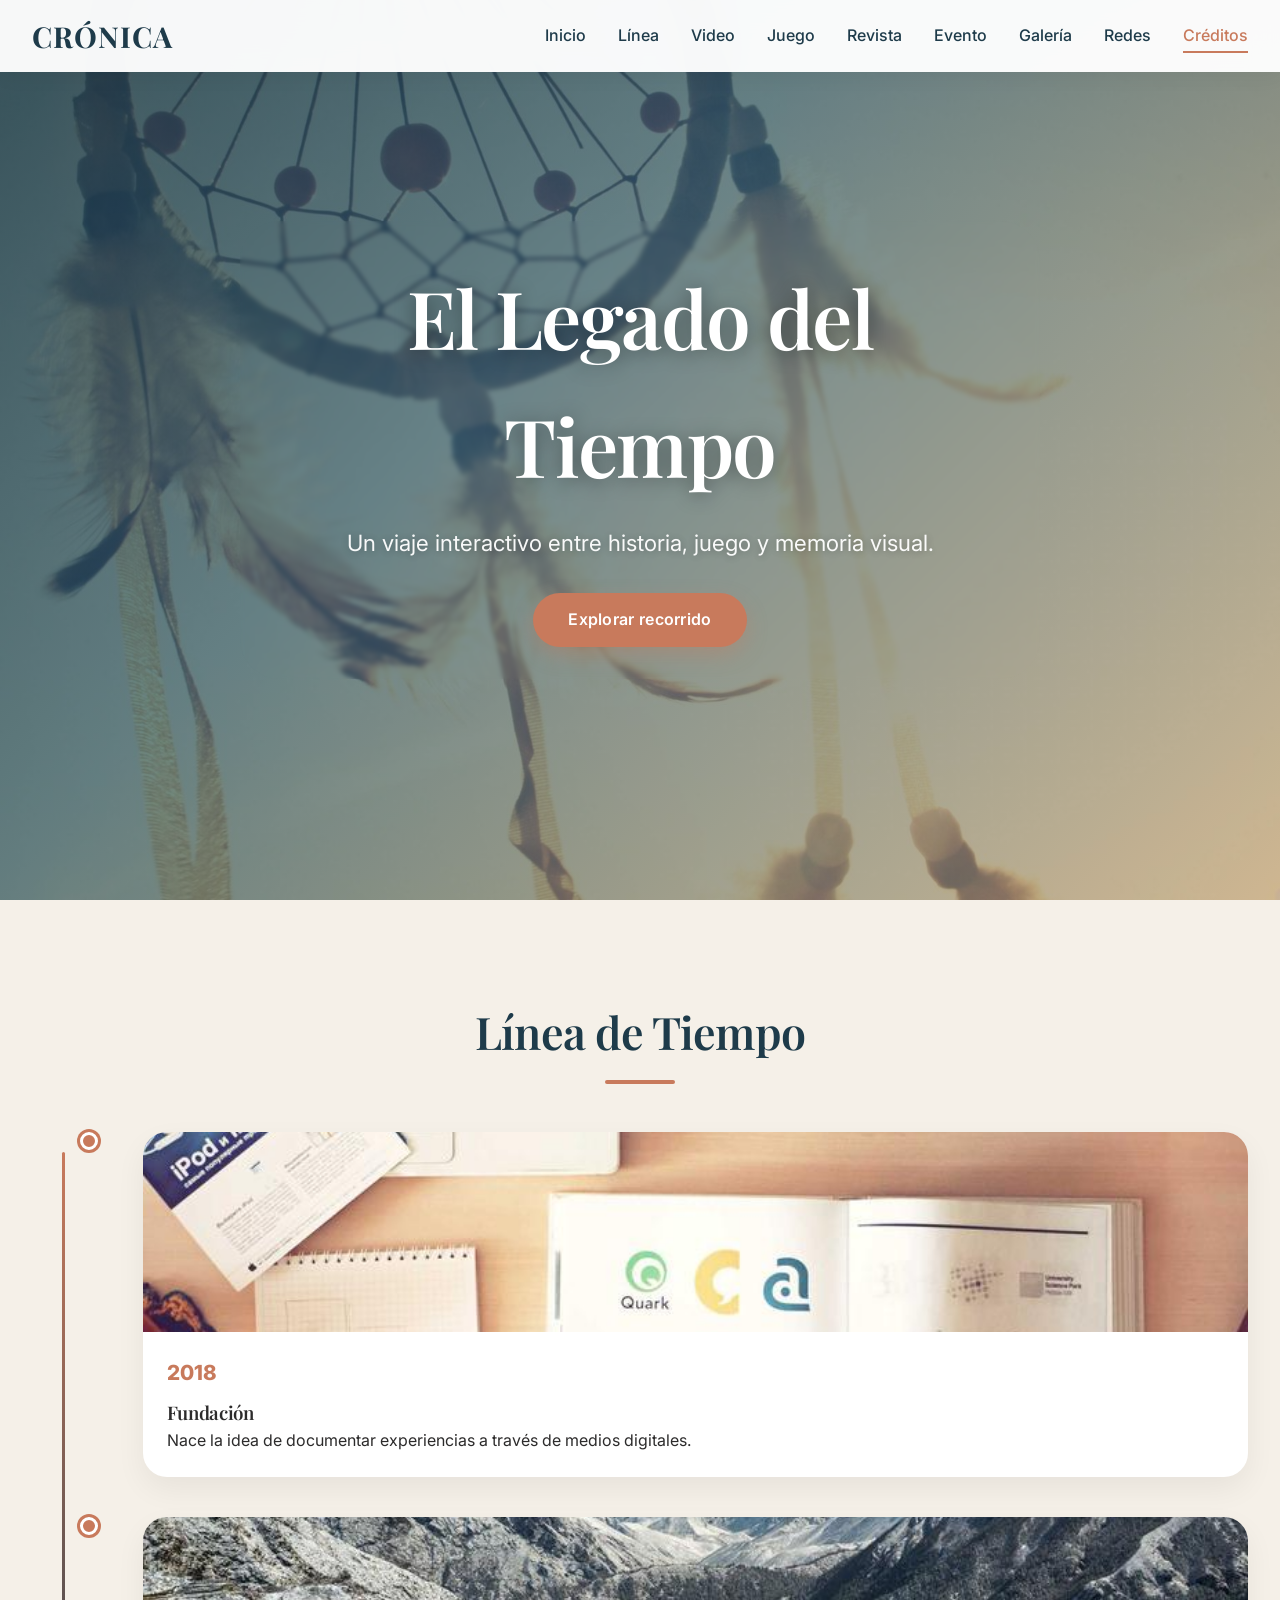
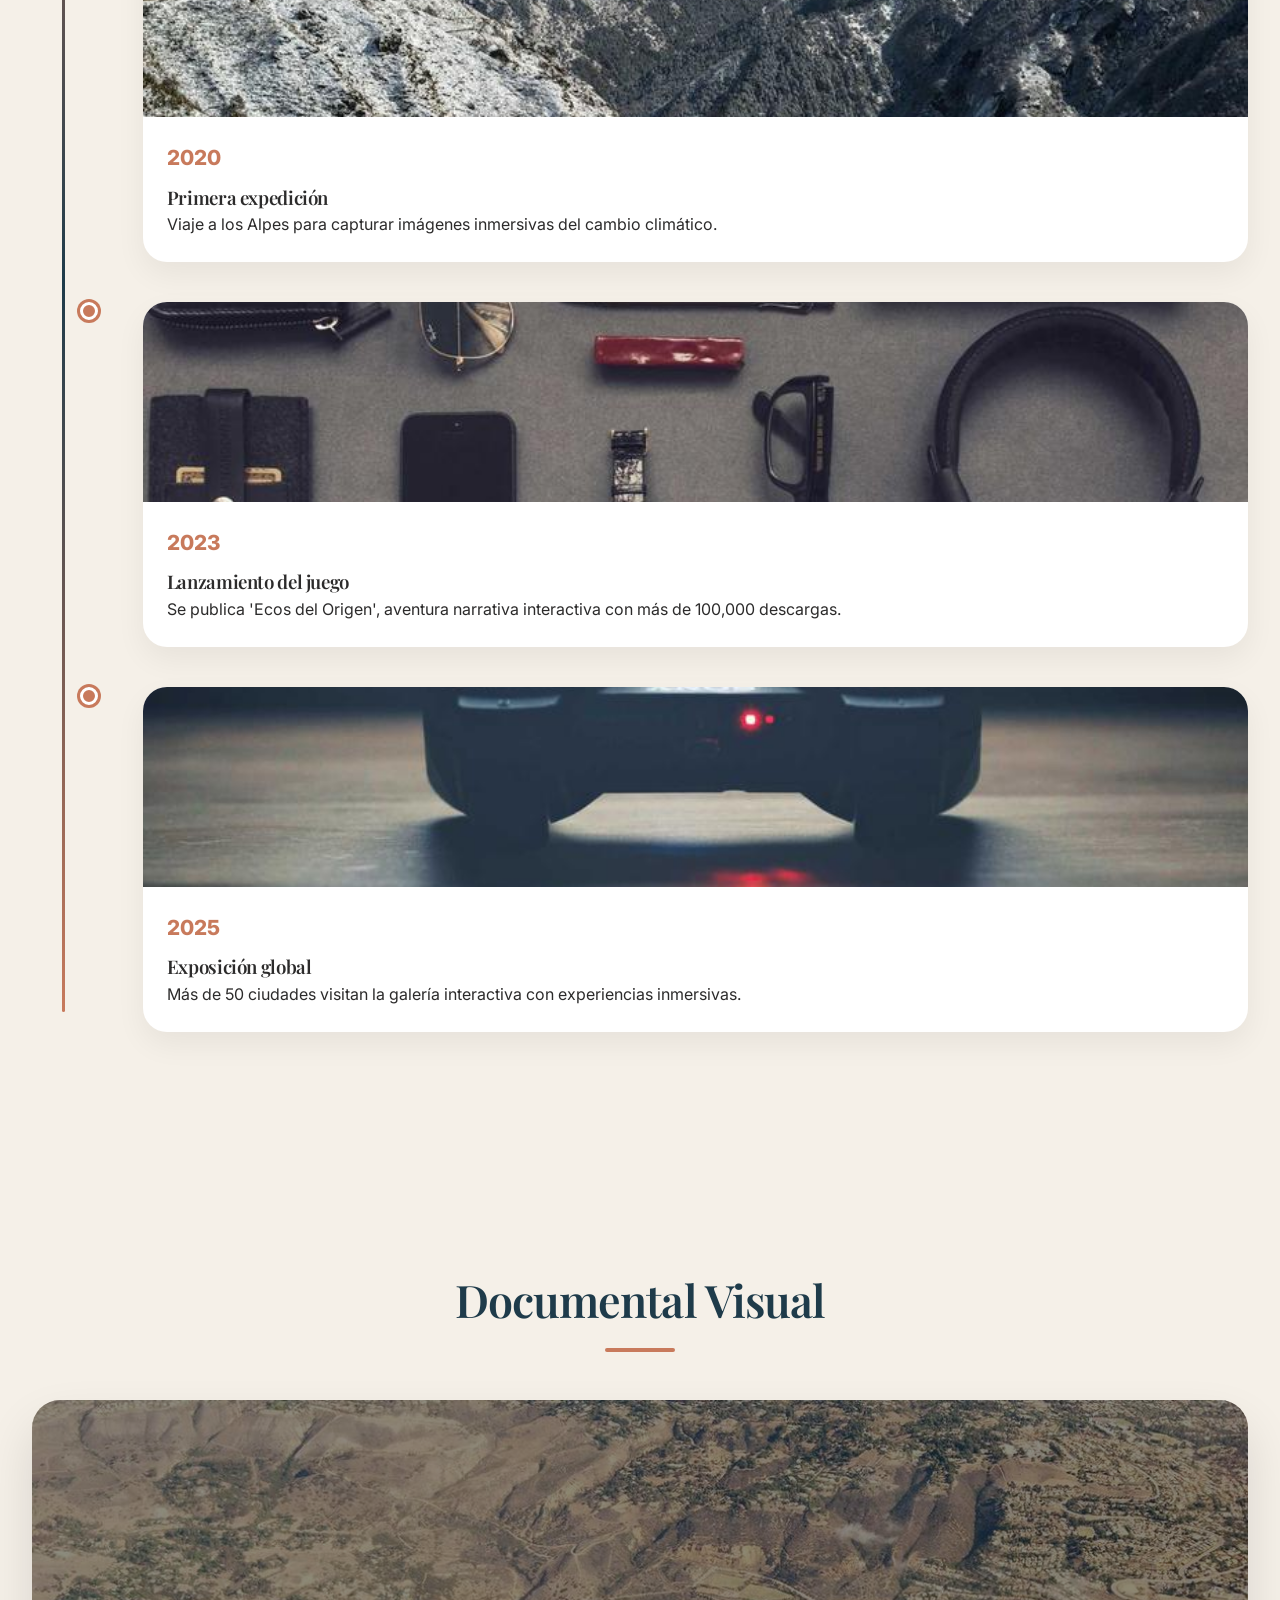
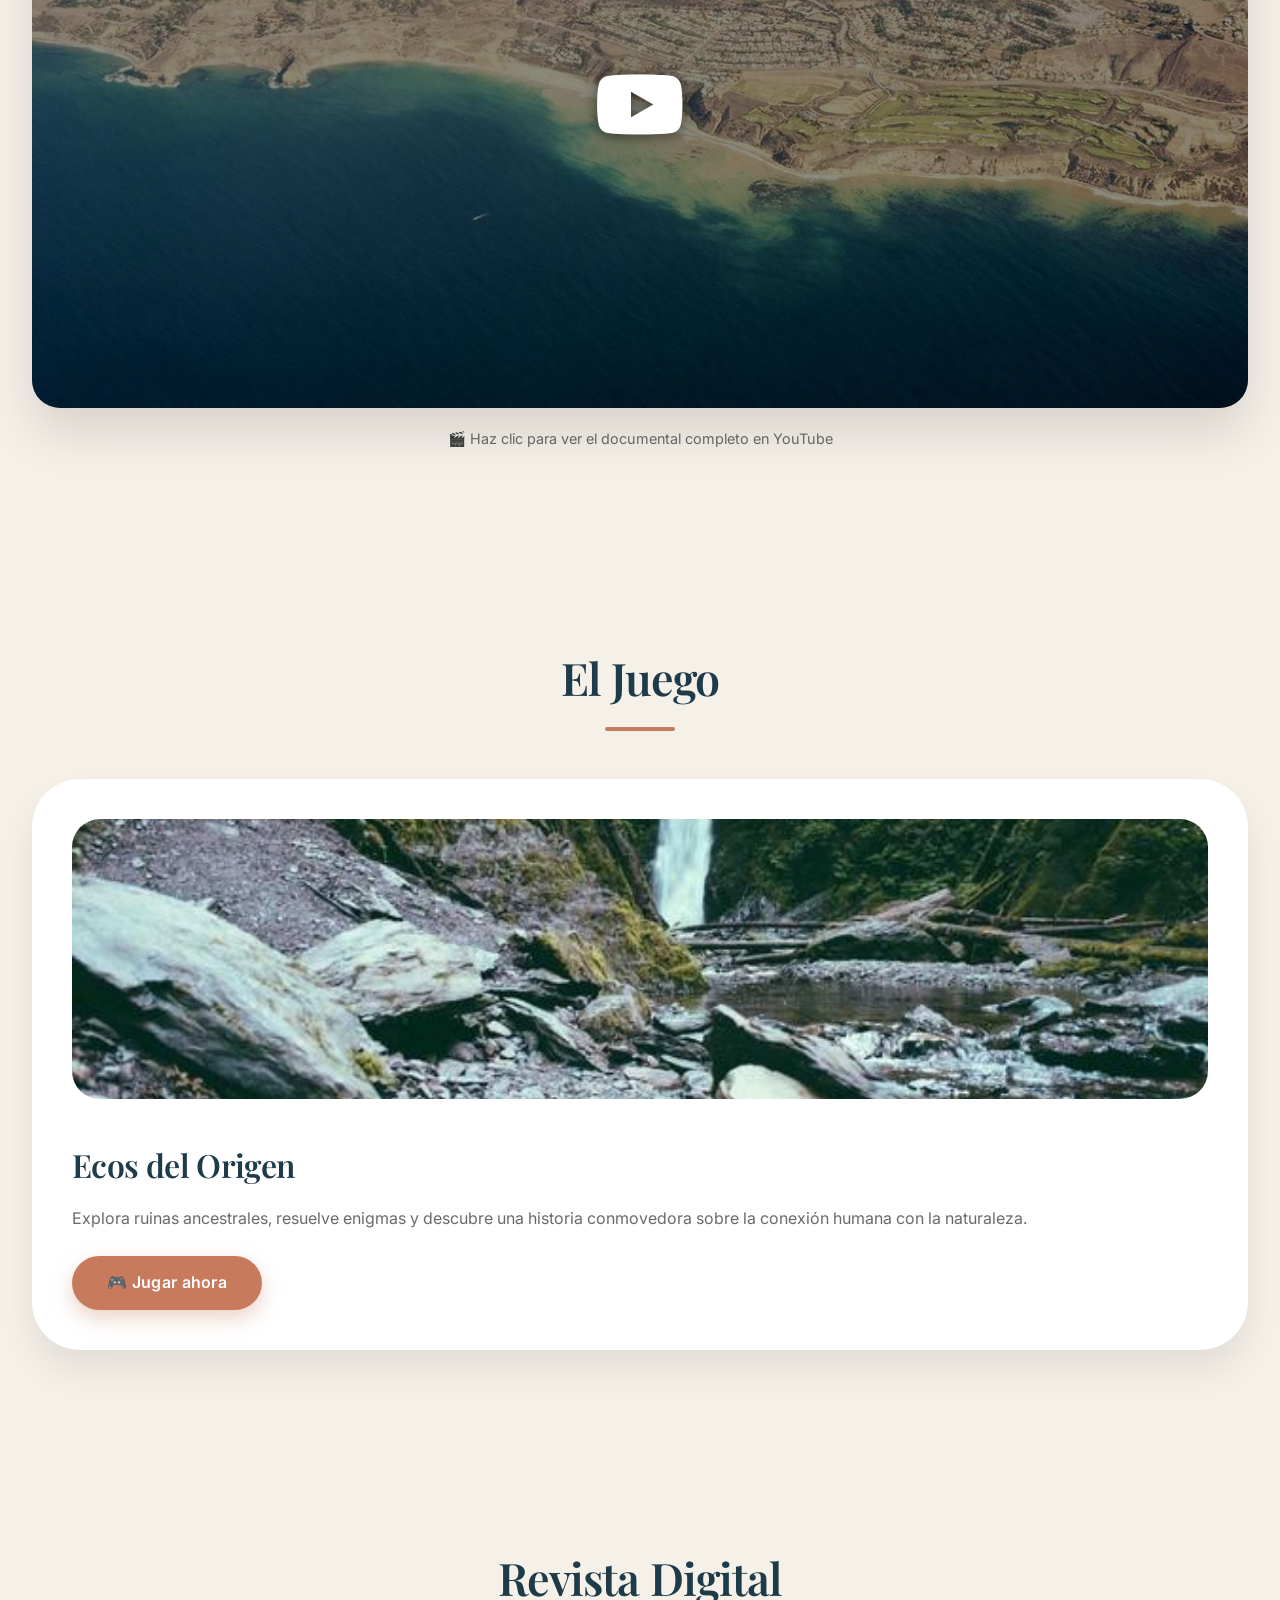
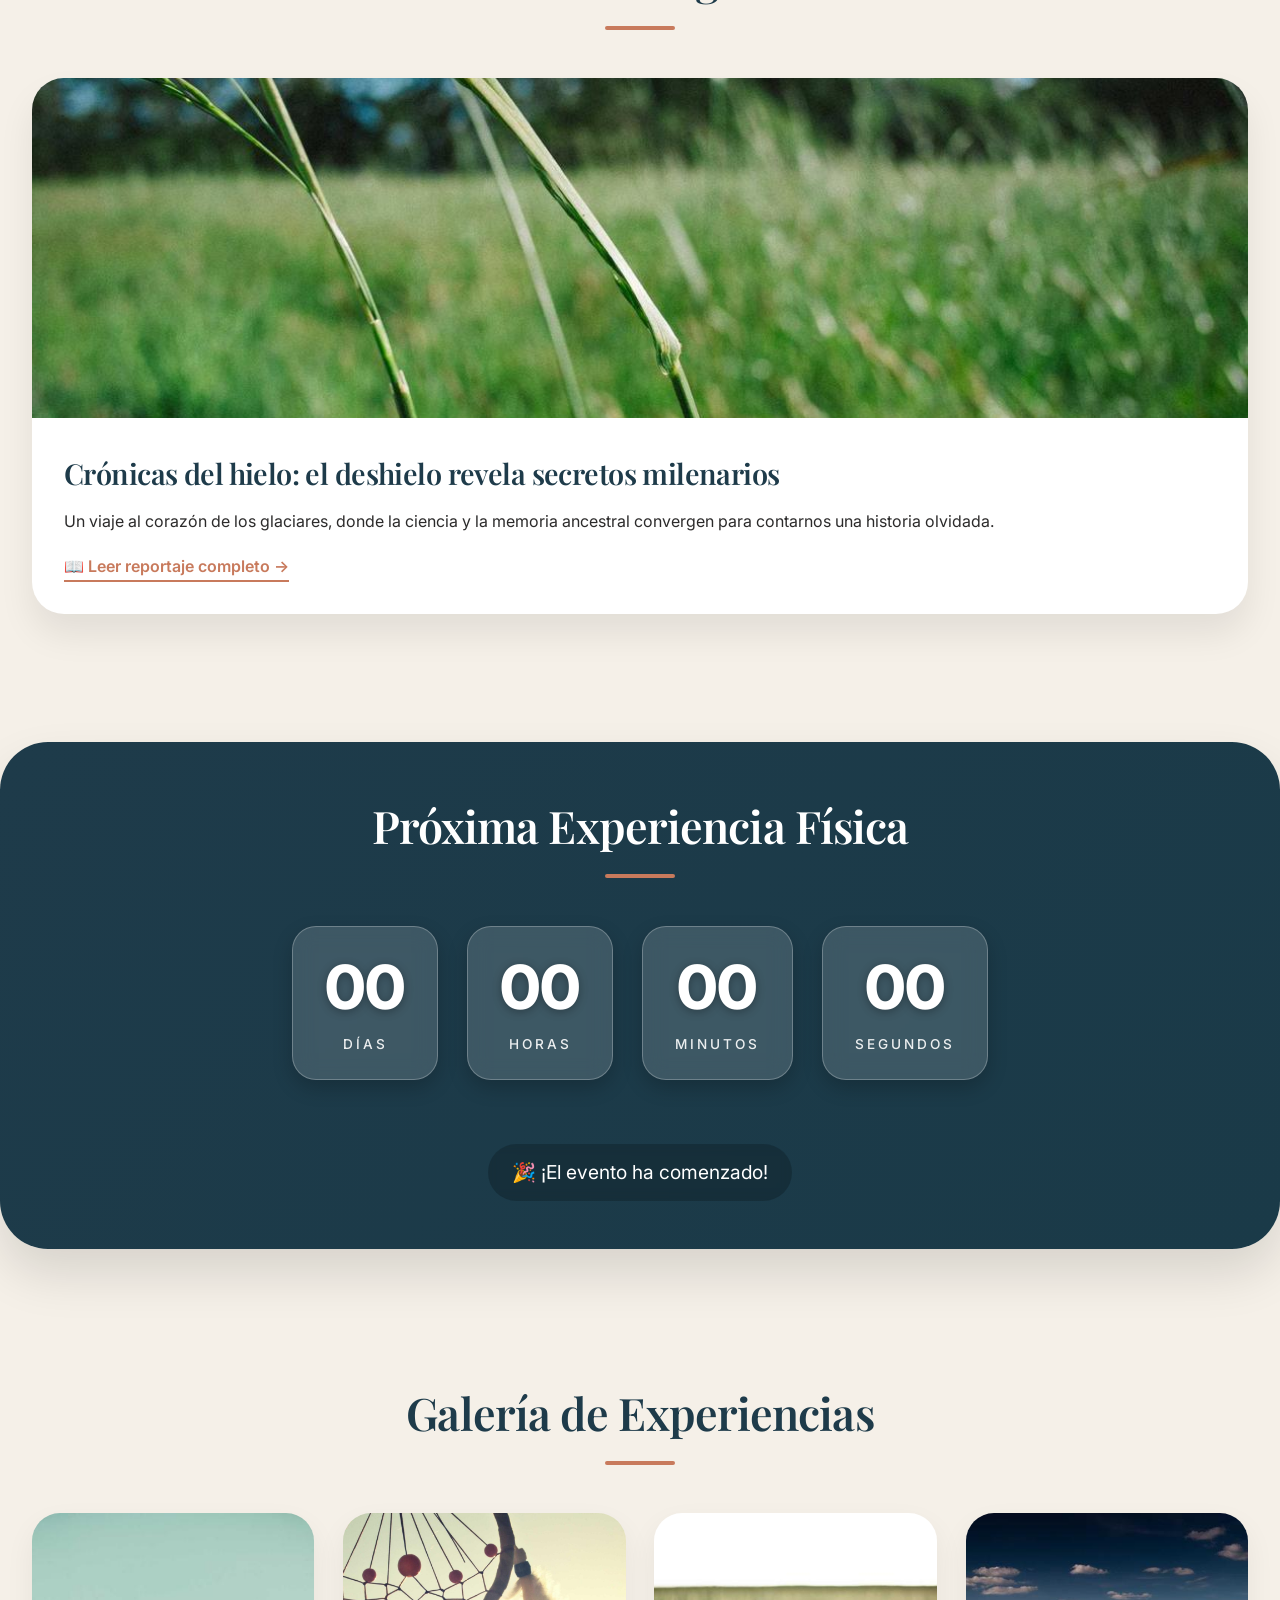
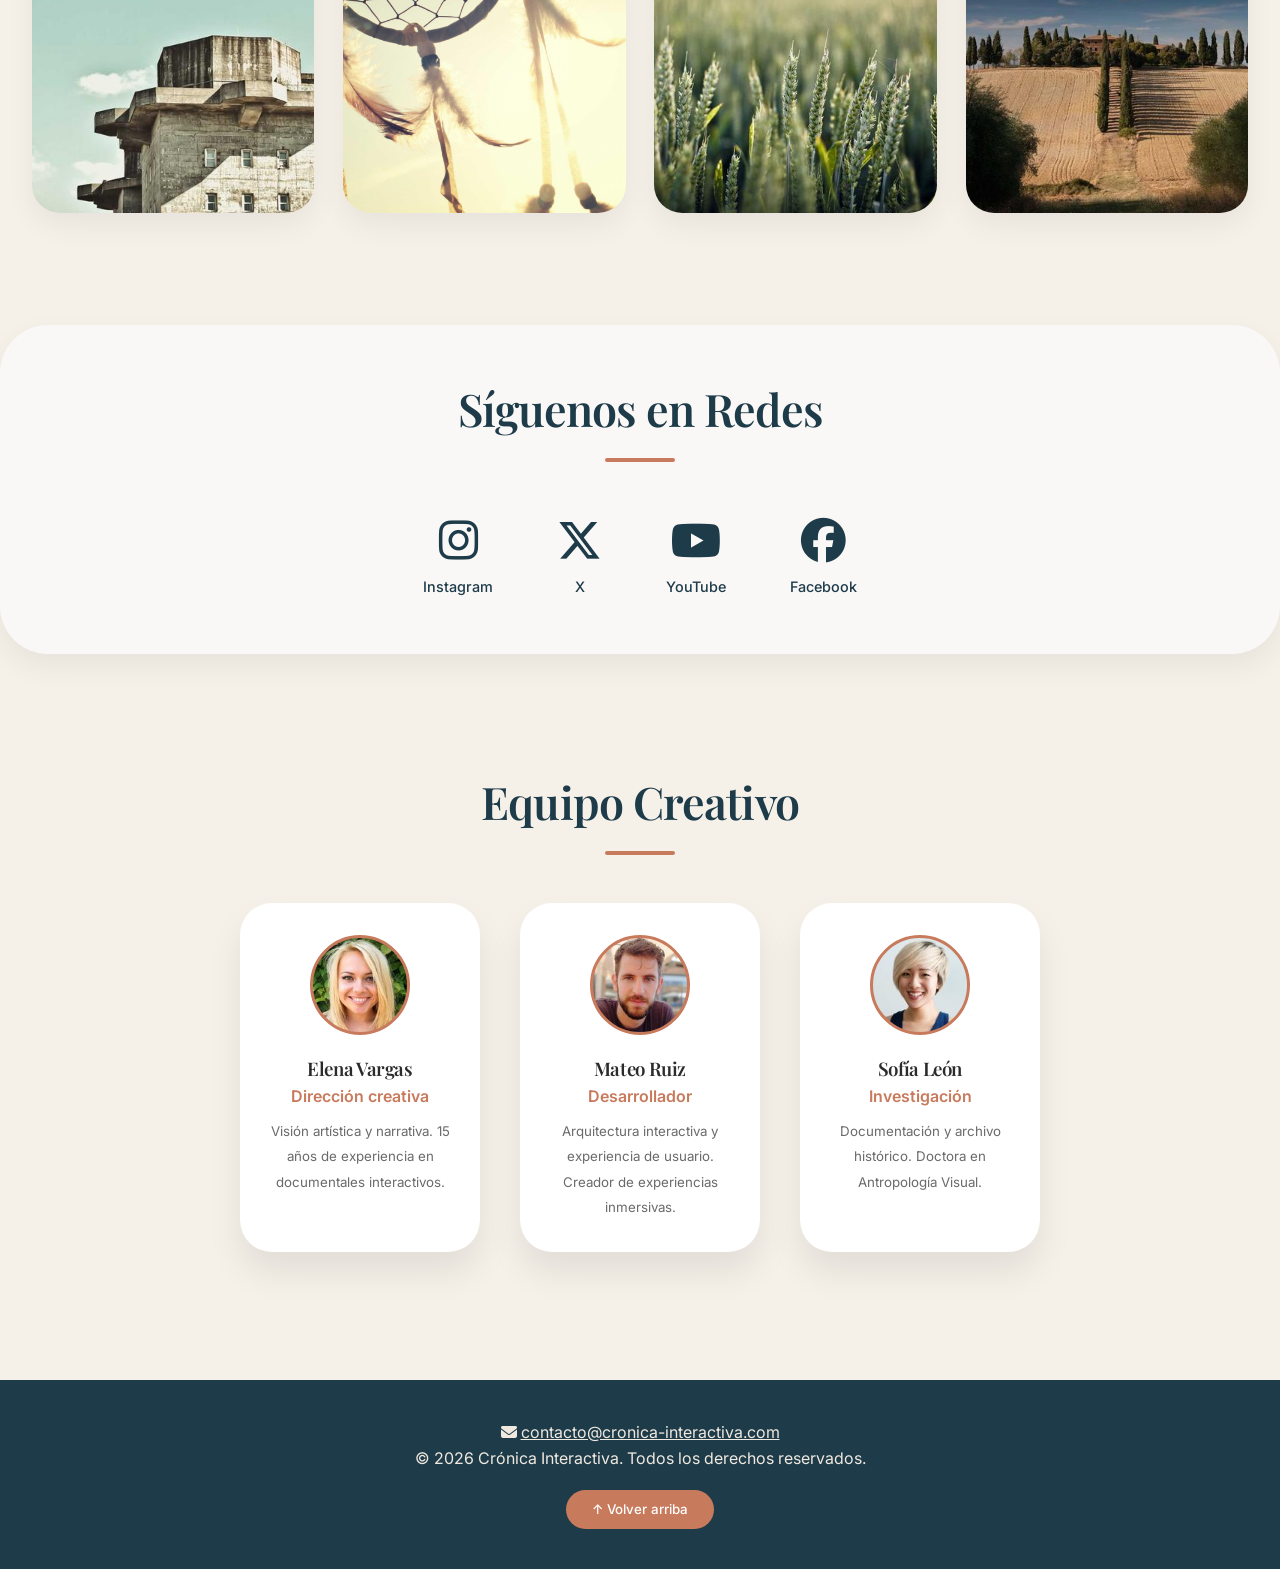
==== index.html @ 247279dc "first commit" ====
<!DOCTYPE html>
<html lang="es">
<head>
  <meta charset="UTF-8">
  <meta name="viewport" content="width=device-width, initial-scale=1.0, viewport-fit=cover">
  <meta name="description" content="Eón - Documental interactivo: Un viaje entre historia, juego y memoria visual">
  <meta name="theme-color" content="#1e3b4a">
  <title>Eón · One Page Documental Interactivo</title>
  
  <!-- Precargas críticas -->
  <link rel="preconnect" href="https://fonts.googleapis.com">
  <link rel="preconnect" href="https://fonts.gstatic.com" crossorigin>
  <link rel="preload" href="img/1080.jpg" as="image" media="(min-width: 768px)">
  
  <!-- Fuentes -->
  <link href="https://fonts.googleapis.com/css2?family=Inter:opsz,wght@14..32,400;14..32,500;14..32,600;14..32,700&family=Playfair+Display:ital,wght@0,500;0,600;0,700;1,500&display=swap" rel="stylesheet">
  <link
    rel="stylesheet"
    href="https://cdnjs.cloudflare.com/ajax/libs/font-awesome/6.5.2/css/all.min.css"
    />
  
  <!-- Estilos -->
  <link rel="stylesheet" href="css/main.css">
  <link rel="stylesheet" href="css/responsive.css">
</head>
<body>

  <!-- ==================== NAVEGACIÓN ==================== -->
  <nav class="navbar">
    <div class="logo">CRÓNICA</div>
    <button class="menu-toggle" aria-label="Menú de navegación">
      <i class="fas fa-bars"></i>
    </button>
    <ul class="nav-links"></ul>
  </nav>

  <!-- ==================== CONTENIDO PRINCIPAL ==================== -->
  <main>
    <!-- Hero / Inicio -->
    <section id="inicio" class="hero">
      <div class="hero-content">
        <h1 class="hero-title"></h1>
        <p class="hero-subtitle"></p>
        <a href="#timeline" class="btn hero-btn"></a>
      </div>
    </section>

    <!-- Timeline -->
    <section id="timeline">
      <h2 class="section-title timeline-section-title"></h2>
      <div class="timeline-vertical"></div>
    </section>

    <!-- Video Documental -->
    <section id="video">
      <h2 class="section-title video-section-title"></h2>
      <div class="video-container">
        <img class="video-thumbnail" alt="Video thumbnail">
        <div class="video-overlay">
          <i class="fab fa-youtube"></i>
        </div>
      </div>
      <p class="video-caption"></p>
    </section>

    <!-- Juego -->
    <section id="juego">
      <h2 class="section-title game-section-title"></h2>
      <div class="game-preview">
        <div class="game-mockup"></div>
        <div class="game-info">
          <h3 class="game-title"></h3>
          <p class="game-description"></p>
          <a href="#" class="btn game-btn"></a>
        </div>
      </div>
    </section>

    <!-- Reportaje / Revista Digital -->
    <section id="reportaje">
      <h2 class="section-title reportaje-section-title"></h2>
      <div class="reportaje-destacado" id="openReportajeModal">
        <img class="reportaje-hero-img" alt="Reportaje destacado">
        <div class="reportaje-texto">
          <h3 class="reportaje-title"></h3>
          <p class="reportaje-preview"></p>
          <span class="leer-mas"></span>
        </div>
      </div>
    </section>

    <!-- Countdown / Evento -->
    <section id="countdown" class="countdown-section">
      <div class="countdown-container">
        <h2 class="section-title countdown-title"></h2>
        <div class="countdown-timer">
          <div class="countdown-box">
            <div class="countdown-number" id="days">00</div>
            <div class="countdown-label">Días</div>
          </div>
          <div class="countdown-box">
            <div class="countdown-number" id="hours">00</div>
            <div class="countdown-label">Horas</div>
          </div>
          <div class="countdown-box">
            <div class="countdown-number" id="minutes">00</div>
            <div class="countdown-label">Minutos</div>
          </div>
          <div class="countdown-box">
            <div class="countdown-number" id="seconds">00</div>
            <div class="countdown-label">Segundos</div>
          </div>
        </div>
        <p class="countdown-event"></p>
      </div>
    </section>

    <!-- Galería -->
    <section id="galeria">
      <h2 class="section-title gallery-title"></h2>
      <div class="gallery-grid"></div>
    </section>

    <!-- Redes Sociales -->
    <section id="redes" class="social-section">
      <h2 class="section-title social-title"></h2>
      <div class="social-icons"></div>
    </section>

    <!-- Créditos / Equipo -->
    <section id="creditos">
      <h2 class="section-title credits-title"></h2>
      <div class="credits-grid"></div>
    </section>
  </main>

  <!-- ==================== FOOTER ==================== -->
  <footer>
    <p class="footer-email"></p>
    <p class="footer-copyright"></p>
    <button class="back-to-top" aria-label="Volver al inicio">
      ↑ Volver arriba
    </button>
  </footer>

  <!-- ==================== MODALES ==================== -->
  <!-- Modal Reportaje -->
  <div id="reportajeModal" class="modal-overlay">
    <div class="modal-container">
      <div class="modal-header">
        <h2><i class="fas fa-newspaper"></i> Reportaje Exclusivo</h2>
        <button class="modal-close" aria-label="Cerrar modal">&times;</button>
      </div>
      <div class="modal-body"></div>
    </div>
  </div>

  <!-- Modal Lightbox -->
  <div id="lightboxModal" class="lightbox-modal">
    <button class="lightbox-close" aria-label="Cerrar lightbox">&times;</button>
    <img class="lightbox-img" src="" alt="Imagen ampliada">
  </div>

  <!-- Modal Genérico -->
  <div id="genericModal" class="generic-modal">
    <div class="generic-modal-content">
      <p id="modalMessage"></p>
      <button class="generic-modal-close" type="button">Cerrar</button>
    </div>
  </div>

  <!-- ==================== SCRIPTS ==================== -->
  <script src="js/config.js"></script>
  <script src="js/utils.js"></script>
  <script src="js/components/navbar.js"></script>
  <script src="js/components/hero.js"></script>
  <script src="js/components/timeline.js"></script>
  <script src="js/components/video.js"></script>
  <script src="js/components/game.js"></script>
  <script src="js/components/reportaje.js"></script>
  <script src="js/components/countdown.js"></script>
  <script src="js/components/gallery.js"></script>
  <script src="js/components/social.js"></script>
  <script src="js/components/credits.js"></script>
  <script src="js/components/footer.js"></script>
  <script src="js/app.js"></script>

</body>
</html>
---- css/main.css ----
/* ============================================ */
/* VARIABLES Y RESET                             */
/* ============================================ */
:root {
    --color-primary: #1e3b4a;
    --color-primary-dark: #152e3a;
    --color-accent: #c87a5c;
    --color-accent-hover: #b06248;
    --color-accent-light: #e8c9bb;
    --color-background: #F5F0E8;
    --color-surface: #ffffff;
    --color-surface-alt: #faf8f6;
    --color-text: #2c2b2b;
    --color-text-light: #6b6a6a;
    --color-border: #e5ddd5;
    
    --shadow-sm: 0 12px 30px rgba(0,0,0,0.06);
    --shadow-card: 0 20px 35px rgba(0,0,0,0.08);
    --shadow-lg: 0 25px 50px rgba(0,0,0,0.12);
    
    --transition: all 0.3s ease;
    --transition-smooth: all 0.4s cubic-bezier(0.2, 0.9, 0.4, 1.1);
    
    --navbar-height: 80px;
    --border-radius-sm: 24px;
    --border-radius-md: 32px;
    --border-radius-lg: 48px;
  }
  
  * {
    margin: 0;
    padding: 0;
    box-sizing: border-box;
  }
  
  html {
    scroll-behavior: smooth;
    scroll-padding-top: var(--navbar-height);
  }
  
  body {
    font-family: 'Inter', sans-serif;
    background: var(--color-background);
    color: var(--color-text);
    line-height: 1.6;
    overflow-x: hidden;
    -webkit-font-smoothing: antialiased;
  }
  
  h1, h2, h3, .serif {
    font-family: 'Playfair Display', serif;
    font-weight: 600;
    letter-spacing: -0.02em;
  }
  
  img {
    max-width: 100%;
    display: block;
  }
  
  /* ============================================ */
  /* UTILIDADES Y ANIMACIONES                      */
  /* ============================================ */
  @keyframes fadeInUp {
    from {
      opacity: 0;
      transform: translateY(40px);
    }
    to {
      opacity: 1;
      transform: translateY(0);
    }
  }
  
  @keyframes fadeInScale {
    from {
      opacity: 0;
      transform: scale(0.96);
    }
    to {
      opacity: 1;
      transform: scale(1);
    }
  }
  
  @keyframes pulse {
    0%, 100% { transform: scale(1); }
    50% { transform: scale(1.05); }
  }
  
  .sr-only {
    position: absolute;
    width: 1px;
    height: 1px;
    padding: 0;
    margin: -1px;
    overflow: hidden;
    clip: rect(0, 0, 0, 0);
    border: 0;
  }
  
  /* Scrollbar personalizada */
  ::-webkit-scrollbar {
    width: 8px;
  }
  
  ::-webkit-scrollbar-track {
    background: var(--color-background);
  }
  
  ::-webkit-scrollbar-thumb {
    background: var(--color-accent);
    border-radius: 4px;
  }
  
  ::-webkit-scrollbar-thumb:hover {
    background: var(--color-accent-hover);
  }
  
  /* ============================================ */
  /* BOTONES                                       */
  /* ============================================ */
  .btn {
    background: var(--color-accent);
    color: white;
    padding: 0.9rem 2.2rem;
    border-radius: 50px;
    text-decoration: none;
    font-weight: 600;
    display: inline-block;
    transition: var(--transition);
    box-shadow: 0 8px 20px rgba(200,122,92,0.35);
    border: none;
    cursor: pointer;
    letter-spacing: 0.3px;
    font-family: 'Inter', sans-serif;
  }
  
  .btn:hover {
    background: var(--color-accent-hover);
    transform: translateY(-3px);
    box-shadow: 0 12px 25px rgba(200,122,92,0.45);
  }
  
  .btn:active {
    transform: translateY(0);
  }
  
  .btn:focus-visible {
    outline: 3px solid var(--color-primary);
    outline-offset: 2px;
  }
  
  /* ============================================ */
  /* SECCIONES GENERALES                           */
  /* ============================================ */
  section {
    padding: 6rem 2rem;
    max-width: 1300px;
    margin: 0 auto;
    position: relative;
  }
  
  .section-title {
    font-size: 2.8rem;
    margin-bottom: 3rem;
    text-align: center;
    color: var(--color-primary);
    position: relative;
  }
  
  .section-title::after {
    content: '';
    display: block;
    width: 70px;
    height: 4px;
    background: var(--color-accent);
    margin: 0.8rem auto 0;
    border-radius: 4px;
  }
  
  /* ============================================ */
  /* NAVBAR                                        */
  /* ============================================ */
  .navbar {
    position: fixed;
    top: 0;
    left: 0;
    width: 100%;
    background: rgba(255,255,255,0.96);
    backdrop-filter: blur(15px);
    -webkit-backdrop-filter: blur(15px);
    z-index: 1000;
    padding: 0.8rem 2rem;
    display: flex;
    justify-content: space-between;
    align-items: center;
    box-shadow: 0 4px 20px rgba(0,0,0,0.05);
    transition: padding 0.3s ease, box-shadow 0.3s ease;
  }
  
  .navbar.scrolled {
    padding: 0.5rem 2rem;
    box-shadow: 0 8px 25px rgba(0,0,0,0.1);
  }
  
  .logo {
    font-family: 'Playfair Display', serif;
    font-size: 1.8rem;
    font-weight: 700;
    color: var(--color-primary);
    letter-spacing: 1px;
    transition: transform 0.3s ease;
  }
  
  .logo:hover {
    transform: scale(1.02);
  }
  
  .nav-links {
    display: flex;
    gap: 2rem;
    list-style: none;
  }
  
  .nav-links a {
    text-decoration: none;
    color: var(--color-primary);
    font-weight: 500;
    position: relative;
    transition: color 0.3s;
    padding: 0.5rem 0;
  }
  
  .nav-links a::after {
    content: '';
    position: absolute;
    bottom: 0;
    left: 0;
    width: 0%;
    height: 2px;
    background: var(--color-accent);
    transition: width 0.3s ease;
  }
  
  .nav-links a:hover,
  .nav-links a.active {
    color: var(--color-accent);
  }
  
  .nav-links a:hover::after,
  .nav-links a.active::after {
    width: 100%;
  }
  
  .menu-toggle {
    display: none;
    font-size: 1.7rem;
    background: none;
    border: none;
    color: var(--color-primary);
    cursor: pointer;
    transition: transform 0.2s;
  }
  
  .menu-toggle:active {
    transform: scale(0.95);
  }
  
  /* ============================================ */
  /* HERO                                          */
  /* ============================================ */
  .hero {
    height: 100vh;
    min-height: 650px;
    display: flex;
    align-items: center;
    justify-content: center;
    position: relative;
    color: white;
    text-align: center;
    padding: 0 1.5rem;
    overflow: hidden;
    background-size: cover;
    background-position: center;
    background-attachment: fixed;
  }
  
  .hero::before {
    content: '';
    position: absolute;
    top: 0;
    left: 0;
    width: 100%;
    height: 100%;
    background: linear-gradient(135deg, rgba(30,59,74,0.85) 0%, rgba(44,82,102,0.7) 40%, rgba(176,137,104,0.6) 100%);
    z-index: 1;
  }
  
  .hero-content {
    position: relative;
    z-index: 2;
    max-width: 800px;
    animation: fadeInUp 1s ease;
    backdrop-filter: blur(2px);
    padding: 2rem;
    border-radius: 40px;
  }
  
  .hero-title {
    font-size: clamp(2.8rem, 8vw, 5rem);
    margin-bottom: 1rem;
    text-shadow: 0 2px 20px rgba(0,0,0,0.4);
  }
  
  .hero-subtitle {
    font-size: clamp(1rem, 4vw, 1.4rem);
    margin-bottom: 2rem;
    opacity: 0.95;
    text-shadow: 0 1px 8px rgba(0,0,0,0.3);
  }
  
  /* ============================================ */
  /* TIMELINE                                      */
  /* ============================================ */
  .timeline-vertical {
    position: relative;
    padding-left: 2rem;
  }
  
  .timeline-vertical::before {
    content: '';
    position: absolute;
    left: 30px;
    top: 20px;
    bottom: 20px;
    width: 3px;
    background: linear-gradient(to bottom, var(--color-accent), var(--color-primary), var(--color-accent));
    border-radius: 3px;
  }
  
  .timeline-item-v {
    display: flex;
    gap: 1.8rem;
    margin-bottom: 2.5rem;
    position: relative;
    opacity: 0;
    transform: translateX(-20px);
    transition: opacity 0.6s ease, transform 0.5s ease;
  }
  
  .timeline-item-v.visible {
    opacity: 1;
    transform: translateX(0);
  }
  
  .timeline-marker {
    flex-shrink: 0;
    width: 50px;
    display: flex;
    justify-content: center;
  }
  
  .timeline-dot {
    width: 18px;
    height: 18px;
    background: var(--color-accent);
    border-radius: 50%;
    border: 3px solid white;
    box-shadow: 0 0 0 3px var(--color-accent);
    transition: all 0.3s;
  }
  
  .timeline-item-v:hover .timeline-dot {
    transform: scale(1.3);
    box-shadow: 0 0 0 5px var(--color-accent);
  }
  
  .timeline-card-v {
    flex: 1;
    background: var(--color-surface);
    border-radius: var(--border-radius-sm);
    overflow: hidden;
    box-shadow: var(--shadow-sm);
    transition: all 0.3s;
  }
  
  .timeline-card-v:hover {
    transform: translateY(-6px);
    box-shadow: var(--shadow-lg);
  }
  
  .timeline-img-v {
    width: 100%;
    height: 200px;
    object-fit: cover;
    transition: transform 0.5s ease;
  }
  
  .timeline-card-v:hover .timeline-img-v {
    transform: scale(1.03);
  }
  
  .timeline-content-v {
    padding: 1.5rem;
  }
  
  .timeline-date-v {
    font-weight: 800;
    font-size: 1.3rem;
    color: var(--color-accent);
    margin-bottom: 0.5rem;
  }
  
  /* ============================================ */
  /* VIDEO                                         */
  /* ============================================ */
  .video-container {
    position: relative;
    border-radius: 28px;
    overflow: hidden;
    box-shadow: var(--shadow-lg);
    cursor: pointer;
    transition: transform 0.3s ease;
  }
  
  .video-container:hover {
    transform: scale(1.01);
  }
  
  .video-thumbnail {
    width: 100%;
    display: block;
    transition: filter 0.3s;
  }
  
  .video-overlay {
    position: absolute;
    top: 0;
    left: 0;
    width: 100%;
    height: 100%;
    background: rgba(0,0,0,0.45);
    display: flex;
    align-items: center;
    justify-content: center;
    transition: background 0.3s;
  }
  
  .video-overlay i {
    font-size: 5rem;
    color: white;
    text-shadow: 0 2px 15px rgba(0,0,0,0.5);
    transition: transform 0.2s ease;
  }
  
  .video-container:hover .video-overlay {
    background: rgba(0,0,0,0.3);
  }
  
  .video-container:hover .video-overlay i {
    transform: scale(1.1);
  }
  
  .video-caption {
    text-align: center;
    margin-top: 1.2rem;
    color: var(--color-text-light);
    font-size: 0.9rem;
  }
  
  /* ============================================ */
  /* JUEGO                                         */
  /* ============================================ */
  .game-preview {
    display: flex;
    flex-wrap: wrap;
    gap: 2.5rem;
    background: var(--color-surface);
    border-radius: var(--border-radius-lg);
    padding: 2.5rem;
    align-items: center;
    box-shadow: var(--shadow-card);
    transition: transform 0.3s;
  }
  
  .game-preview:hover {
    transform: translateY(-5px);
  }
  
  .game-mockup {
    flex: 1 1 280px;
    min-height: 280px;
    border-radius: 28px;
    background-size: cover;
    background-position: center;
    transition: transform 0.5s;
  }
  
  .game-info h3 {
    font-size: 2rem;
    margin-bottom: 1rem;
    color: var(--color-primary);
  }
  
  .game-info p {
    margin-bottom: 1.5rem;
    color: var(--color-text-light);
  }
  
  /* ============================================ */
  /* REPORTAJE                                     */
  /* ============================================ */
  .reportaje-destacado {
    background: var(--color-surface);
    border-radius: var(--border-radius-md);
    overflow: hidden;
    box-shadow: var(--shadow-card);
    cursor: pointer;
    transition: all 0.4s;
  }
  
  .reportaje-destacado:hover {
    transform: translateY(-10px);
    box-shadow: var(--shadow-lg);
  }
  
  .reportaje-hero-img {
    width: 100%;
    height: 340px;
    object-fit: cover;
    transition: transform 0.6s;
  }
  
  .reportaje-destacado:hover .reportaje-hero-img {
    transform: scale(1.02);
  }
  
  .reportaje-texto {
    padding: 2rem;
  }
  
  .reportaje-texto h3 {
    font-size: 1.8rem;
    margin-bottom: 0.8rem;
    color: var(--color-primary);
  }
  
  .leer-mas {
    display: inline-block;
    margin-top: 1.2rem;
    font-weight: 600;
    color: var(--color-accent);
    border-bottom: 2px solid var(--color-accent);
    cursor: pointer;
    transition: letter-spacing 0.3s;
  }
  
  .leer-mas:hover {
    letter-spacing: 0.5px;
  }
  
  /* ============================================ */
  /* COUNTDOWN                                     */
  /* ============================================ */
  .countdown-section {
    background: linear-gradient(135deg, var(--color-primary) 0%, #1a3a48 100%);
    color: white;
    text-align: center;
    border-radius: var(--border-radius-lg);
    padding: 3rem 2rem;
    box-shadow: var(--shadow-lg);
    margin: 2rem auto;
  }
  
  .countdown-container {
    max-width: 900px;
    margin: 0 auto;
  }
  
  .countdown-section .section-title {
    color: white;
  }
  
  .countdown-section .section-title::after {
    background: var(--color-accent);
  }
  
  .countdown-timer {
    display: flex;
    justify-content: center;
    gap: 1.8rem;
    flex-wrap: wrap;
    margin: 2.5rem 0;
  }
  
  .countdown-box {
    background: rgba(255,255,255,0.15);
    backdrop-filter: blur(10px);
    -webkit-backdrop-filter: blur(10px);
    border-radius: var(--border-radius-sm);
    padding: 1.5rem 2rem;
    min-width: 120px;
    text-align: center;
    border: 1px solid rgba(255,255,255,0.25);
    transition: all 0.3s ease;
    box-shadow: 0 8px 20px rgba(0,0,0,0.2);
  }
  
  .countdown-box:hover {
    transform: translateY(-5px);
    background: rgba(255,255,255,0.25);
    border-color: var(--color-accent);
  }
  
  .countdown-number {
    font-size: 3.8rem;
    font-weight: 800;
    font-family: 'Inter', sans-serif;
    color: white;
    text-shadow: 0 2px 10px rgba(0,0,0,0.3);
    line-height: 1.2;
  }
  
  .countdown-label {
    font-size: 0.85rem;
    text-transform: uppercase;
    letter-spacing: 3px;
    margin-top: 0.6rem;
    color: rgba(255,255,255,0.9);
    font-weight: 500;
  }
  
  .countdown-event {
    font-size: 1.2rem;
    margin-top: 1.5rem;
    padding: 0.8rem 1.5rem;
    background: rgba(0,0,0,0.2);
    border-radius: 50px;
    display: inline-block;
    backdrop-filter: blur(5px);
  }
  
  /* ============================================ */
  /* GALERÍA                                       */
  /* ============================================ */
  .gallery-grid {
    display: grid;
    grid-template-columns: repeat(auto-fit, minmax(280px, 1fr));
    gap: 1.8rem;
  }
  
  .gallery-item {
    height: 300px;
    border-radius: 28px;
    background-size: cover;
    background-position: center;
    cursor: pointer;
    transition: var(--transition-smooth);
    box-shadow: var(--shadow-sm);
    position: relative;
    overflow: hidden;
  }
  
  .gallery-item::before {
    content: '🔍';
    position: absolute;
    bottom: 20px;
    right: 20px;
    background: rgba(0,0,0,0.7);
    color: white;
    width: 40px;
    height: 40px;
    border-radius: 50%;
    display: flex;
    align-items: center;
    justify-content: center;
    font-size: 1.2rem;
    opacity: 0;
    transition: opacity 0.3s, transform 0.2s;
    transform: translateY(10px);
  }
  
  .gallery-item:hover {
    transform: scale(1.02) translateY(-5px);
    box-shadow: var(--shadow-lg);
  }
  
  .gallery-item:hover::before {
    opacity: 1;
    transform: translateY(0);
  }
  
  /* ============================================ */
  /* REDES SOCIALES                                */
  /* ============================================ */
  .social-section {
    background: var(--color-surface-alt);
    text-align: center;
    border-radius: var(--border-radius-lg);
    padding: 3rem 2rem;
    box-shadow: var(--shadow-sm);
    margin: 1rem auto;
  }
  
  .social-icons {
    display: flex;
    justify-content: center;
    gap: 3rem;
    flex-wrap: wrap;
    margin-top: 2rem;
  }
  
  .social-icon-link {
    display: inline-flex;
    flex-direction: column;
    align-items: center;
    gap: 0.8rem;
    text-decoration: none;
    color: var(--color-primary);
    transition: var(--transition-smooth);
    font-weight: 500;
    padding: 0.5rem;
  }
  
  .social-icon-link i {
    font-size: 2.8rem;
    transition: all 0.3s;
  }
  
  .social-icon-link span {
    font-size: 0.9rem;
  }
  
  .social-icon-link:hover {
    transform: translateY(-8px);
    color: var(--color-accent);
  }
  
  .social-icon-link:hover i {
    color: var(--color-accent);
    transform: scale(1.1) translateY(-3px);
  }
  
  /* ============================================ */
  /* CRÉDITOS / EQUIPO                             */
  /* ============================================ */
  .credits-grid {
    display: flex;
    flex-wrap: wrap;
    justify-content: center;
    gap: 2.5rem;
  }
  
  .credit-card {
    background: var(--color-surface);
    border-radius: var(--border-radius-md);
    padding: 2rem 1.5rem;
    text-align: center;
    width: 240px;
    box-shadow: var(--shadow-card);
    transition: all 0.3s;
  }
  
  .credit-card:hover {
    transform: translateY(-8px);
    box-shadow: var(--shadow-lg);
  }
  
  .credit-avatar {
    width: 100px;
    height: 100px;
    border-radius: 50%;
    margin: 0 auto 1.2rem;
    background-size: cover;
    background-position: center;
    border: 3px solid var(--color-accent);
    transition: transform 0.3s;
  }
  
  .credit-card:hover .credit-avatar {
    transform: scale(1.02);
  }
  
  /* ============================================ */
  /* FOOTER                                        */
  /* ============================================ */
  footer {
    background: var(--color-primary);
    color: #f0e9df;
    padding: 2.5rem 2rem;
    text-align: center;
    margin-top: 2rem;
  }
  
  .back-to-top {
    margin-top: 1.2rem;
    background: var(--color-accent);
    border: none;
    color: white;
    padding: 0.7rem 1.6rem;
    border-radius: 40px;
    cursor: pointer;
    transition: var(--transition);
    font-weight: 500;
    font-family: 'Inter', sans-serif;
  }
  
  .back-to-top:hover {
    background: var(--color-accent-hover);
    transform: translateY(-3px);
  }
  
  /* ============================================ */
  /* MODALES                                       */
  /* ============================================ */
  .modal-overlay,
  .lightbox-modal,
  .generic-modal {
    position: fixed;
    top: 0;
    left: 0;
    width: 100%;
    height: 100%;
    background: rgba(0,0,0,0.88);
    backdrop-filter: blur(8px);
    -webkit-backdrop-filter: blur(8px);
    z-index: 2000;
    display: flex;
    align-items: center;
    justify-content: center;
    visibility: hidden;
    opacity: 0;
    transition: opacity 0.25s ease, visibility 0.25s;
  }
  
  .modal-overlay.active,
  .lightbox-modal.active,
  .generic-modal.active {
    visibility: visible;
    opacity: 1;
  }
  
  .modal-container {
    background: var(--color-surface);
    max-width: 900px;
    width: 90%;
    max-height: 85vh;
    border-radius: 40px;
    overflow-y: auto;
    box-shadow: var(--shadow-lg);
    animation: fadeInScale 0.3s ease;
  }
  
  .modal-header {
    padding: 1.2rem 2rem;
    border-bottom: 1px solid var(--color-border);
    display: flex;
    justify-content: space-between;
    align-items: center;
    position: sticky;
    top: 0;
    background: var(--color-surface);
    z-index: 1;
  }
  
  .modal-close,
  .lightbox-close {
    background: none;
    border: none;
    font-size: 2rem;
    cursor: pointer;
    color: var(--color-primary);
    transition: transform 0.2s;
  }
  
  .modal-close:hover,
  .lightbox-close:hover {
    transform: scale(1.1);
    color: var(--color-accent);
  }
  
  .modal-body {
    padding: 2rem;
  }
  
  .modal-body img {
    width: 100%;
    border-radius: 28px;
    margin: 1rem 0;
  }
  
  .lightbox-img {
    max-width: 90%;
    max-height: 85%;
    border-radius: 20px;
    box-shadow: var(--shadow-lg);
  }
  
  .generic-modal-content {
    background: var(--color-surface);
    max-width: 450px;
    width: 85%;
    border-radius: 32px;
    padding: 2rem;
    text-align: center;
    animation: fadeInScale 0.3s ease;
  }
  
  #modalMessage {
    font-size: 1.1rem;
    line-height: 1.6;
    margin-bottom: 1.5rem;
    white-space: pre-line;
    color: var(--color-text);
  }

  .generic-modal-close {
    background: var(--color-accent);
    border: none;
    color: white;
    padding: 0.8rem 2rem;
    border-radius: 40px;
    cursor: pointer;
    margin-top: 1rem;
    font-weight: 600;
    font-size: 1rem;
    transition: all 0.3s ease;
    position: relative;
    z-index: 10; /* Asegurar que esté por encima */
    user-select: none;
    -webkit-tap-highlight-color: transparent;
    }
  
    .generic-modal-close:hover {
        background: var(--color-accent-hover);
        transform: translateY(-2px);
        box-shadow: 0 6px 15px rgba(200,122,92,0.4);
      }
      .generic-modal-close:active {
        transform: translateY(0) scale(0.98);
      }
      
      /* Evitar que eventos del modal interfieran */
      .generic-modal-content * {
        pointer-events: auto;
      }
---- css/responsive.css ----
/* ============================================ */
/* RESPONSIVE DESIGN                             */
/* ============================================ */

/* Tablet */
@media (max-width: 1024px) {
    .timeline-vertical {
      padding-left: 1rem;
    }
    
    .countdown-box {
      padding: 1.2rem 1.5rem;
      min-width: 100px;
    }
    
    .countdown-number {
      font-size: 2.8rem;
    }
  }
  
  /* Móvil */
  @media (max-width: 768px) {
    /* Navbar */
    .menu-toggle {
      display: block;
    }
    
    .nav-links {
      position: fixed;
      top: var(--navbar-height);
      left: -100%;
      width: 75%;
      height: calc(100vh - var(--navbar-height));
      background: rgba(255,255,255,0.98);
      flex-direction: column;
      align-items: center;
      padding: 2rem;
      transition: left 0.3s cubic-bezier(0.2, 0.9, 0.4, 1.1);
      z-index: 998;
      gap: 1.8rem;
      backdrop-filter: blur(10px);
    }
    
    .nav-links.active {
      left: 0;
    }
    
    /* Secciones */
    section {
      padding: 3rem 1.2rem;
    }
    
    .section-title {
      font-size: 2rem;
    }
    
    /* Hero */
    .hero {
      height: 100svh;
      background-attachment: scroll;
    }
    
    .hero-content {
      padding: 1.5rem;
    }
    
    /* Timeline */
    .timeline-vertical {
      padding-left: 0.5rem;
    }
    
    .timeline-vertical::before {
      left: 20px;
    }
    
    .timeline-item-v {
      gap: 1rem;
    }
    
    .timeline-marker {
      width: 40px;
    }
    
    /* Game */
    .game-preview {
      flex-direction: column;
      padding: 1.5rem;
    }
    
    .game-mockup {
      min-height: 200px;
    }
    
    /* Reportaje */
    .reportaje-hero-img {
      height: 220px;
    }
    
    /* Countdown */
    .countdown-timer {
      gap: 1rem;
    }
    
    .countdown-box {
      padding: 1rem 1.2rem;
      min-width: 80px;
    }
    
    .countdown-number {
      font-size: 2.2rem;
    }
    
    .countdown-label {
      font-size: 0.7rem;
      letter-spacing: 1px;
    }
    
    /* Gallery */
    .gallery-grid {
      grid-template-columns: repeat(auto-fit, minmax(250px, 1fr));
      gap: 1rem;
    }
    
    .gallery-item {
      height: 250px;
    }
    
    /* Social */
    .social-icons {
      gap: 2rem;
    }
    
    /* Modales */
    .modal-container {
      width: 95%;
      max-height: 90vh;
      border-radius: 24px;
    }
    
    .modal-body {
      padding: 1.5rem;
    }
  }
  
  /* Móvil pequeño */
  @media (max-width: 480px) {
    .hero-title {
      font-size: 2rem;
    }
    
    .hero-subtitle {
      font-size: 0.9rem;
    }
    
    .btn {
      padding: 0.7rem 1.5rem;
      font-size: 0.9rem;
    }
    
    .countdown-timer {
      flex-direction: column;
      align-items: center;
    }
    
    .countdown-box {
      width: 100%;
      max-width: 200px;
    }
    
    .credits-grid {
      gap: 1.5rem;
    }
    
    .credit-card {
      width: 100%;
      max-width: 280px;
    }
  }
  
  /* Ajustes para pantallas táctiles */
  @media (hover: none) {
    .timeline-card-v:hover,
    .game-preview:hover,
    .gallery-item:hover,
    .reportaje-destacado:hover {
      transform: none;
    }
    
    .btn:active {
      transform: scale(0.95);
    }
  }
  
  /* Alto contraste y accesibilidad */
  @media (prefers-reduced-motion: reduce) {
    *,
    *::before,
    *::after {
      animation-duration: 0.01ms !important;
      animation-iteration-count: 1 !important;
      transition-duration: 0.01ms !important;
      scroll-behavior: auto !important;
    }
  }
  
  /* Modo oscuro del sistema (opcional) */
  @media (prefers-color-scheme: dark) {
    /* Descomentar si quieres soporte para modo oscuro automático */
    /*
    :root {
      --color-background: #1a1a1a;
      --color-surface: #2d2d2d;
      --color-surface-alt: #252525;
      --color-text: #f0e9df;
      --color-text-light: #b0b0b0;
    }
    */
  }
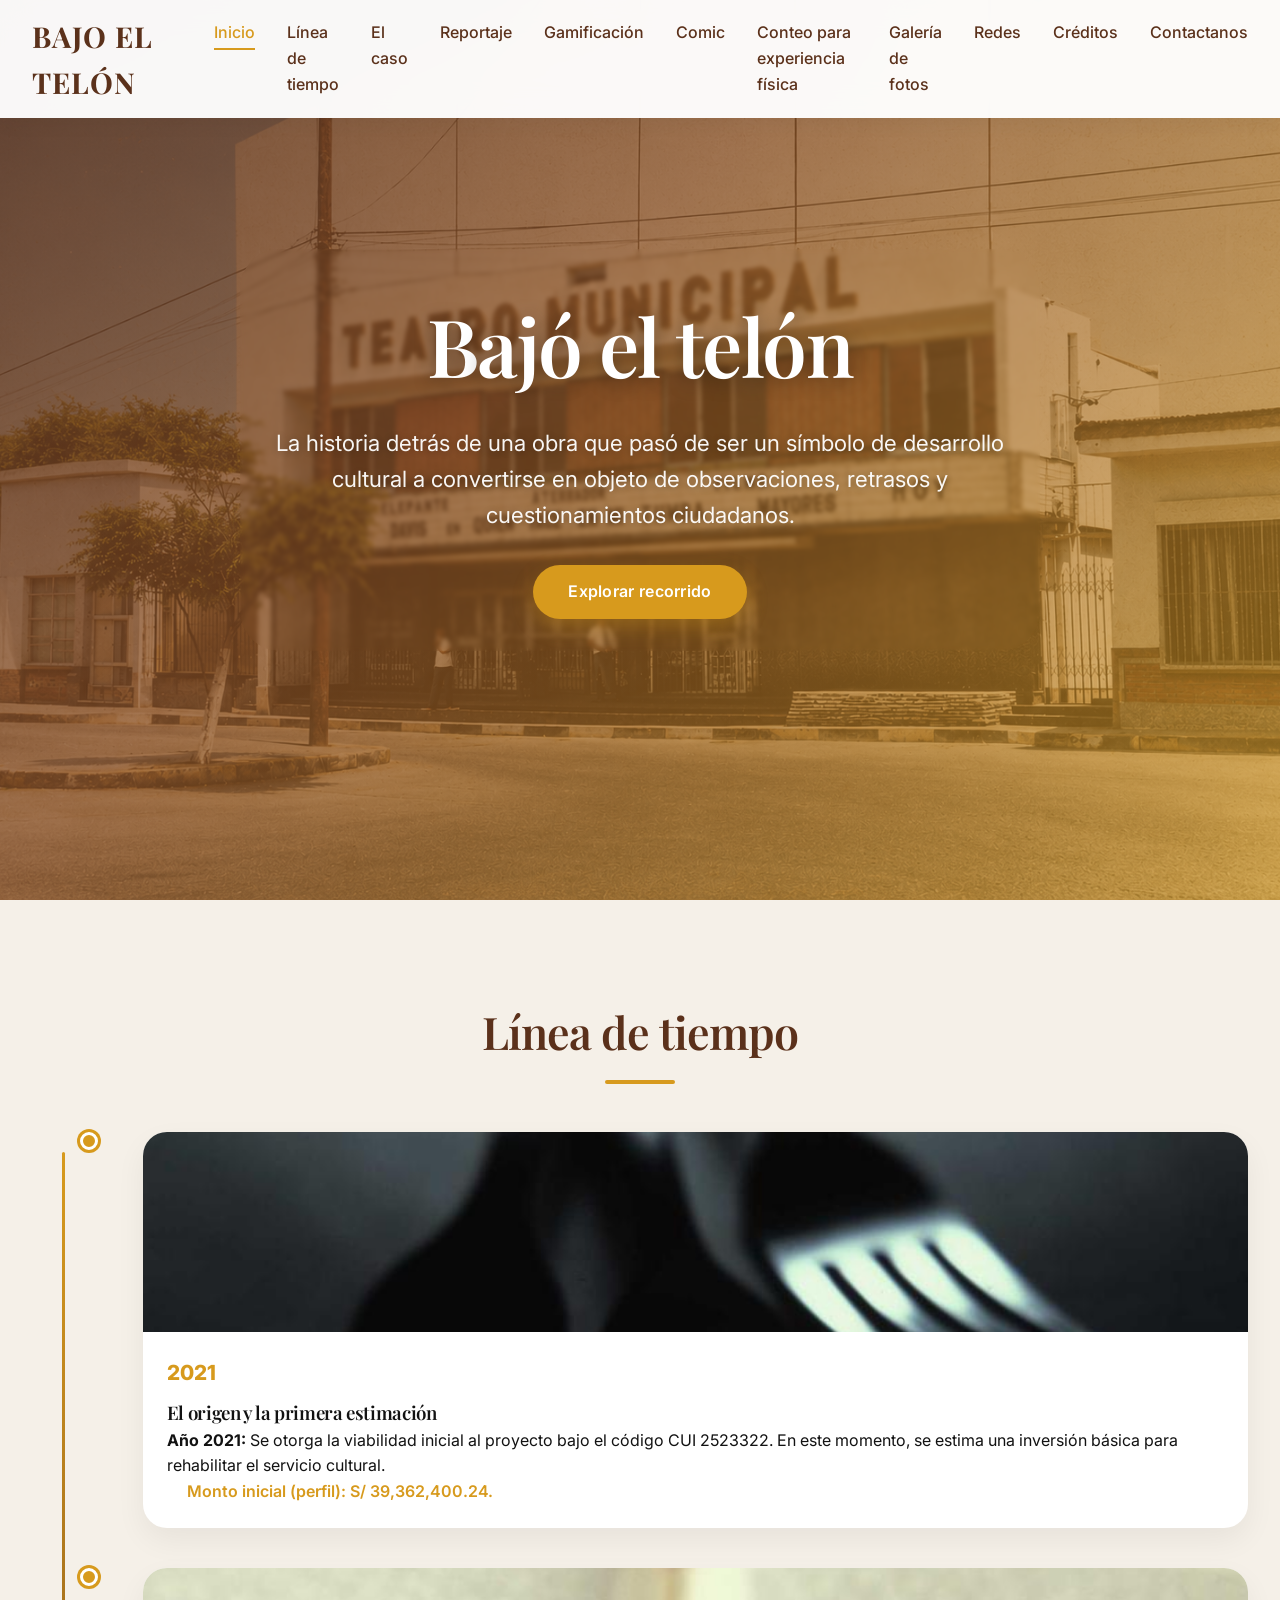
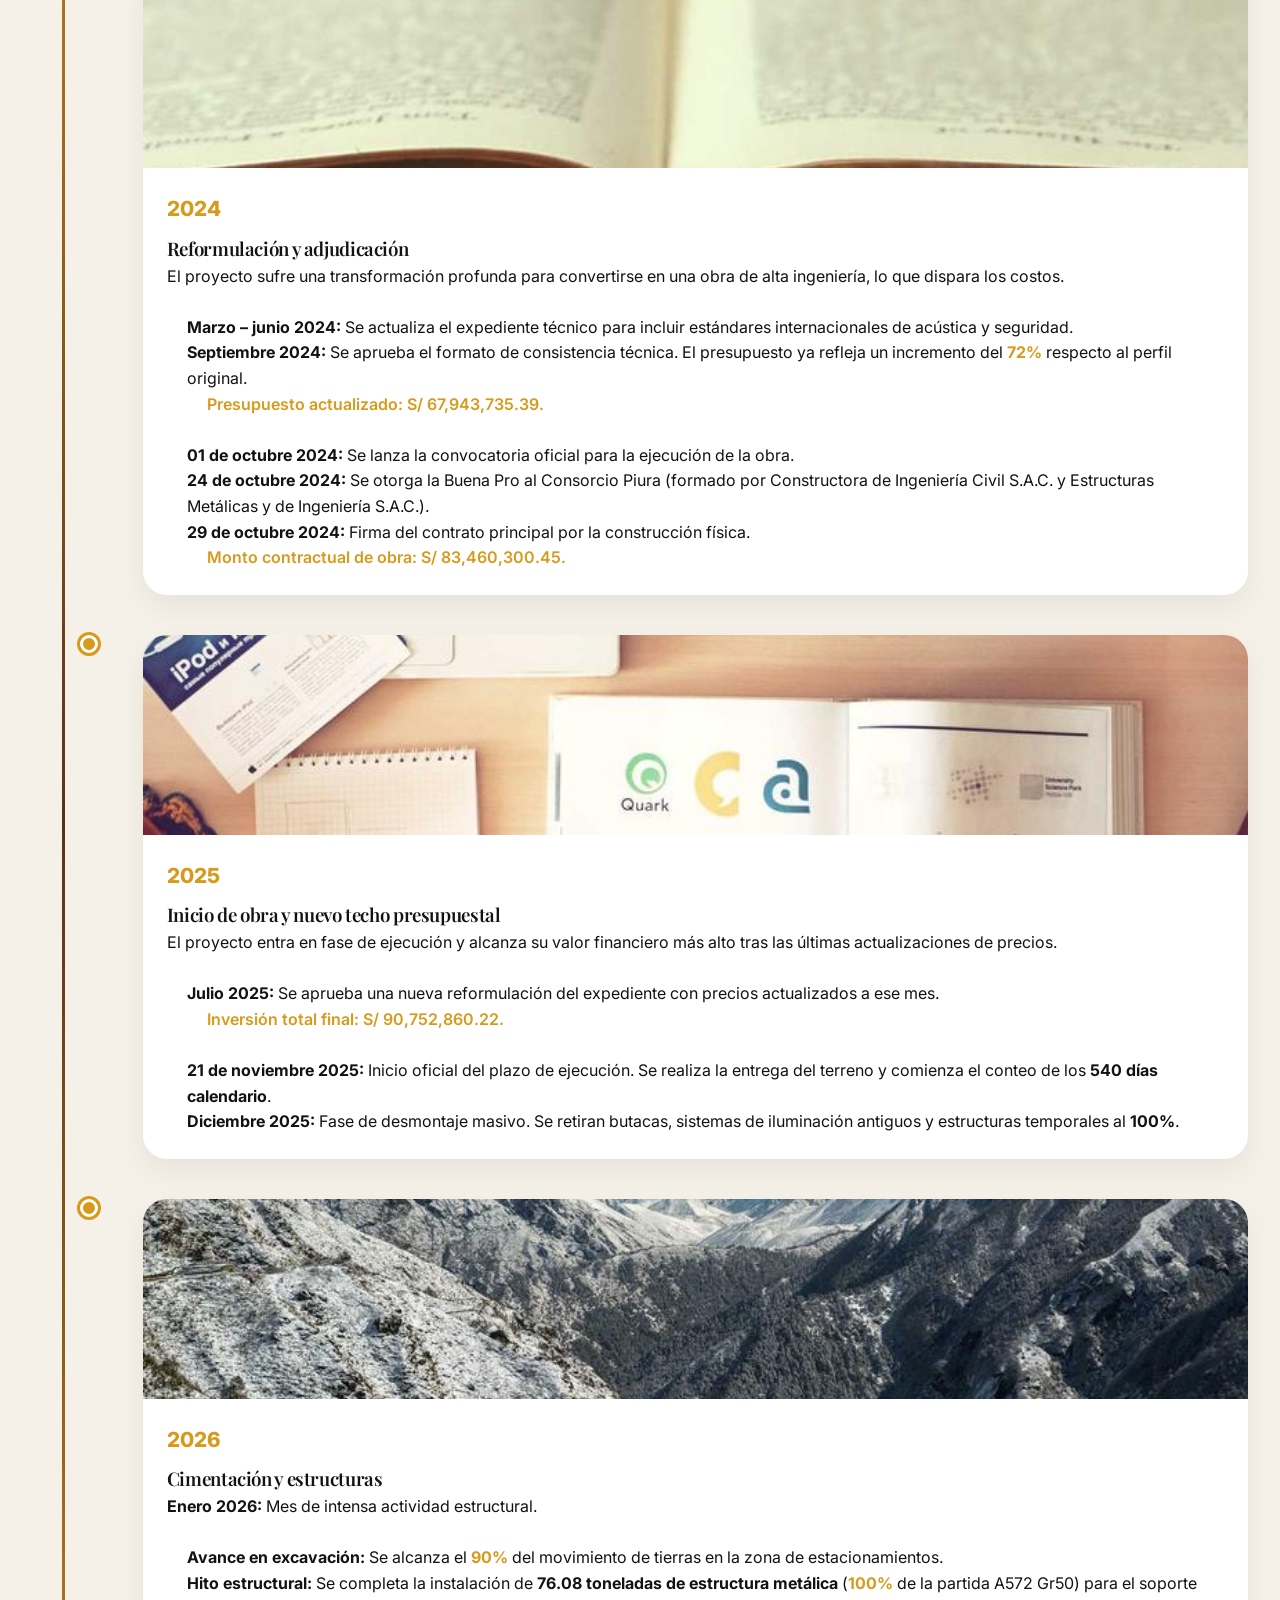
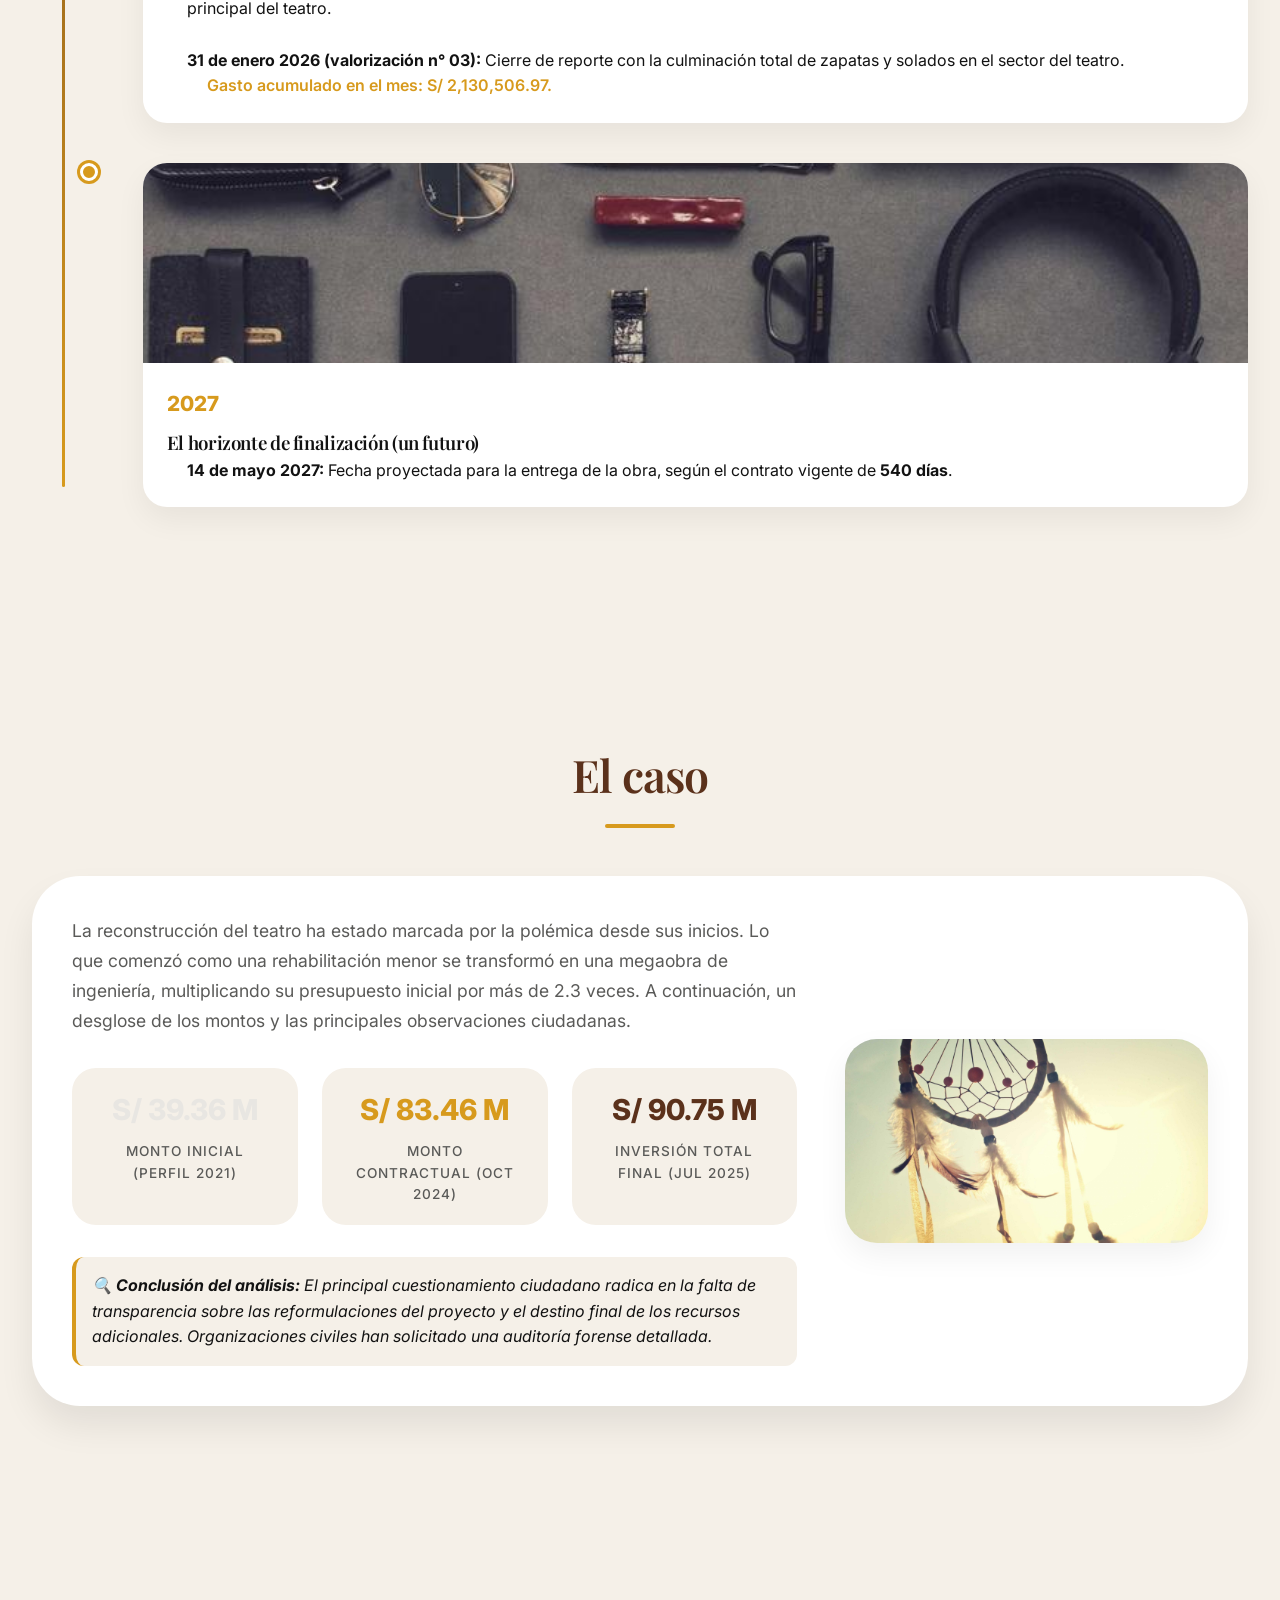
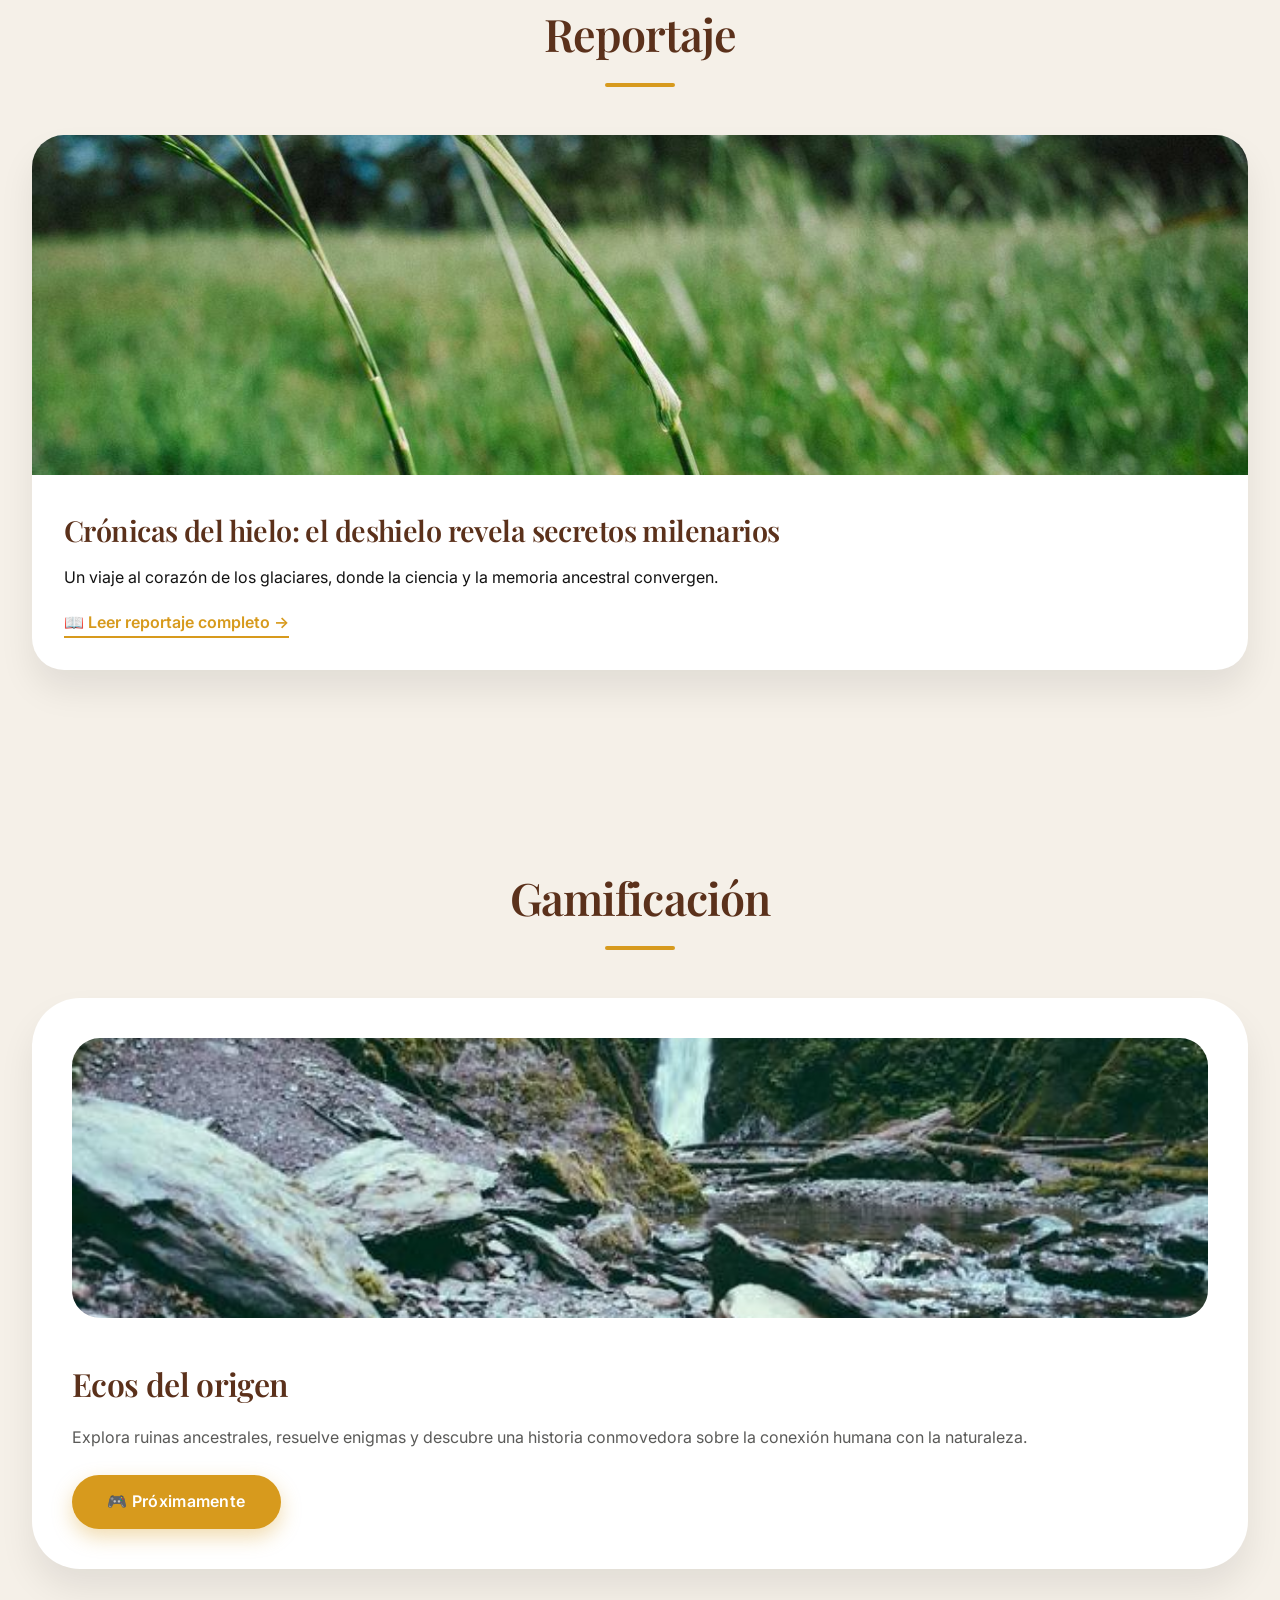
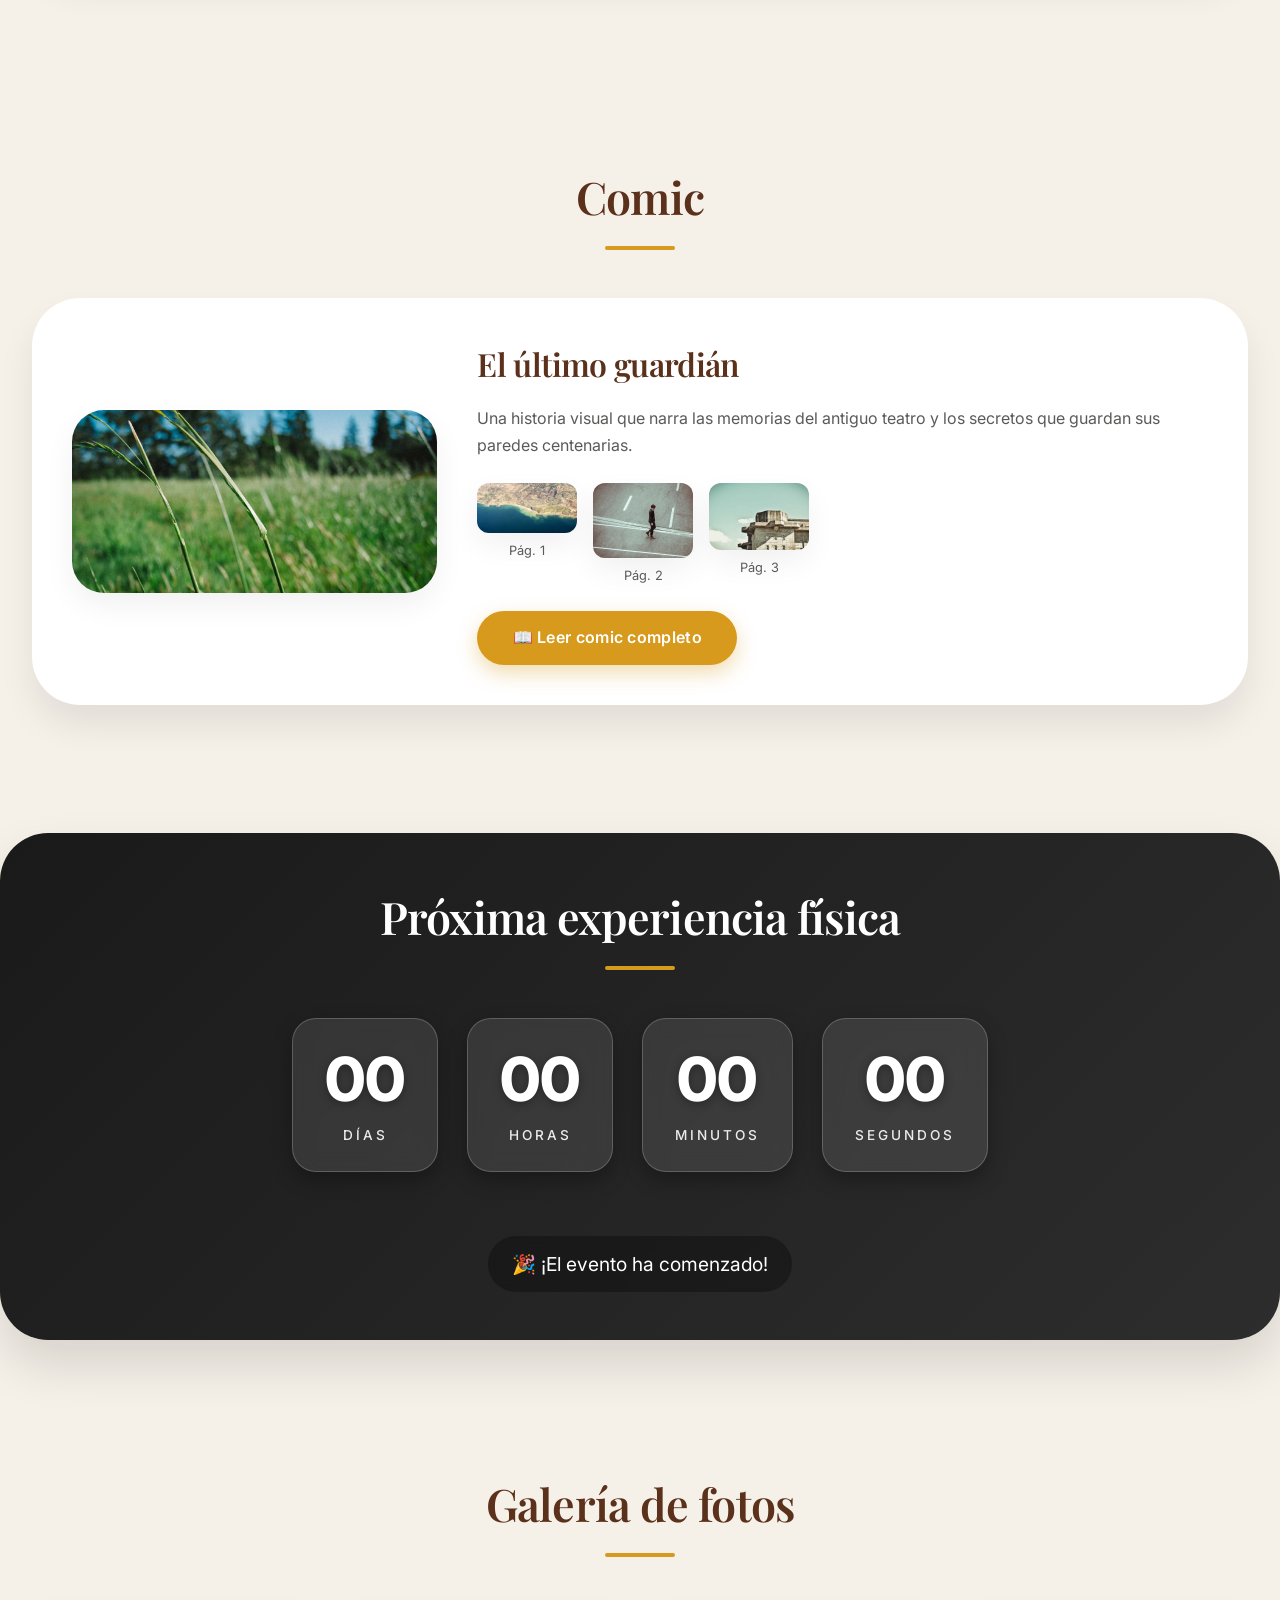
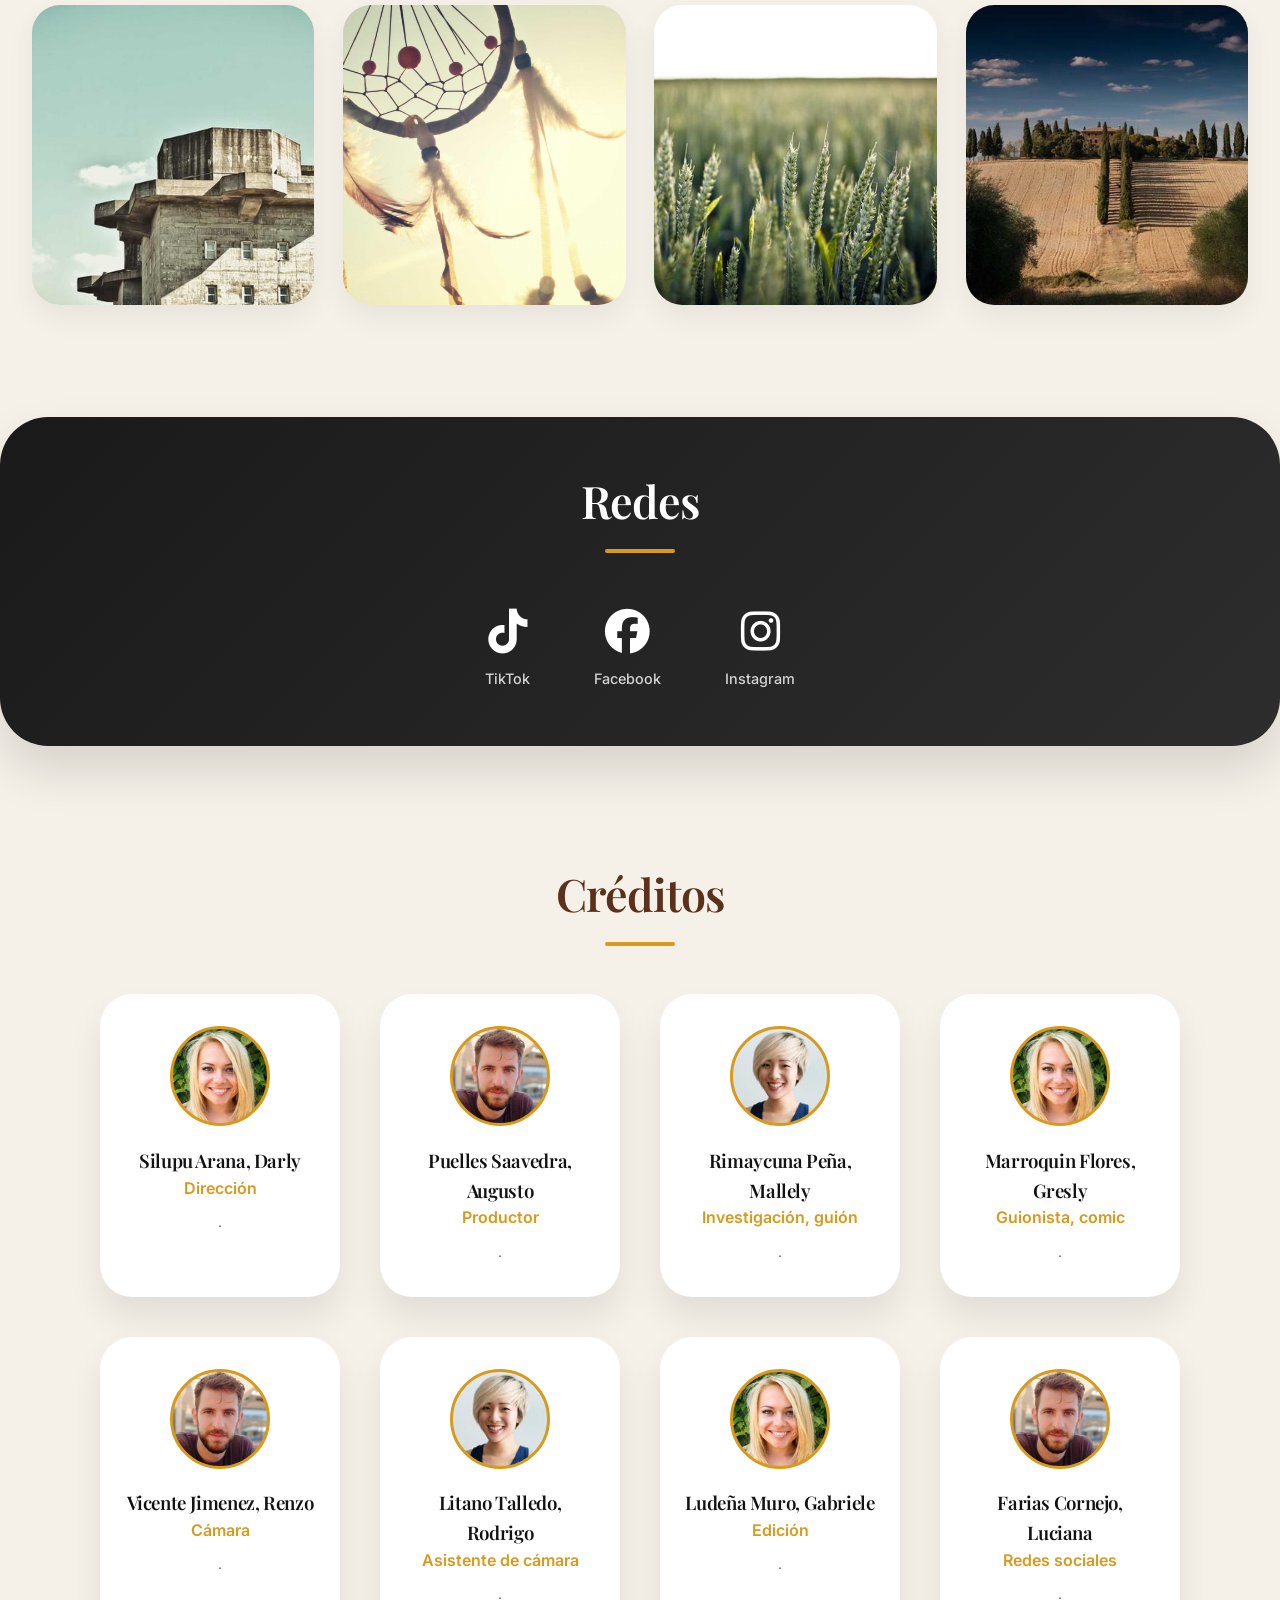
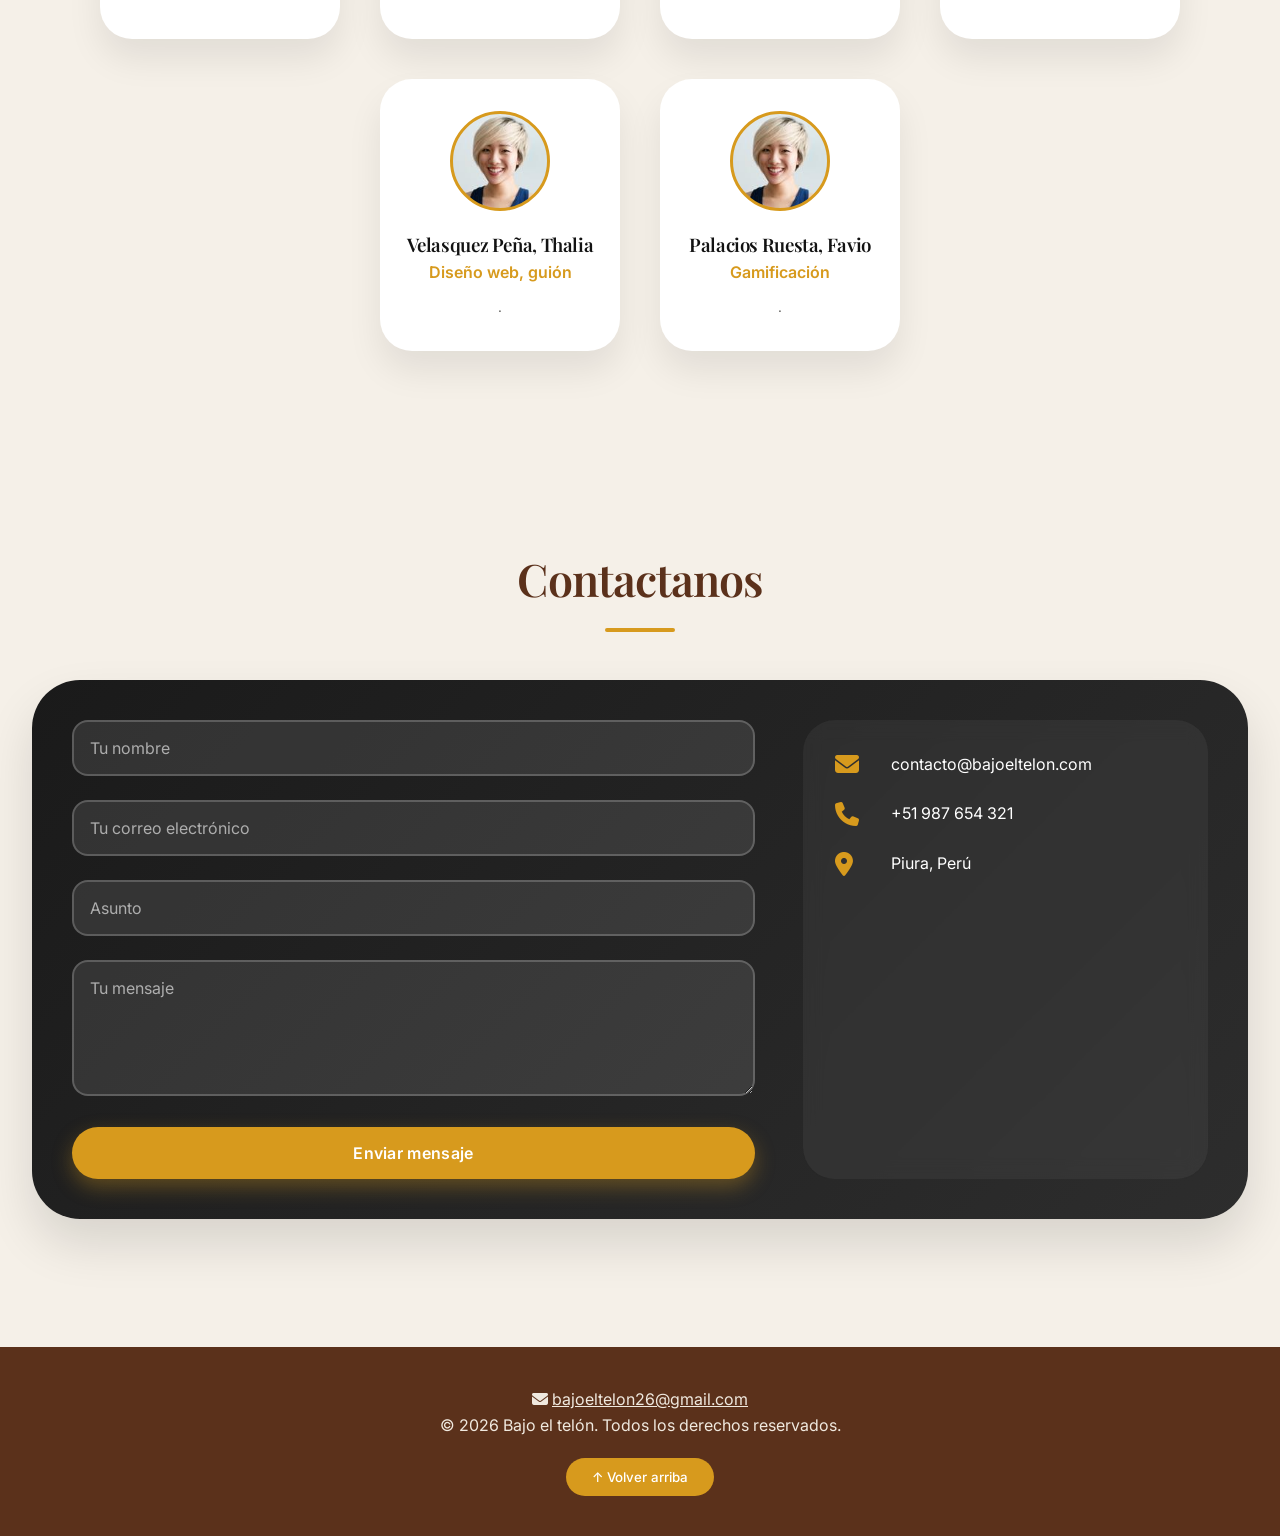
==== commit b32f40ef: "cambios de textos y conf" ====
--- a/index.html
+++ b/index.html
@@ -3,9 +3,9 @@
 <head>
   <meta charset="UTF-8">
   <meta name="viewport" content="width=device-width, initial-scale=1.0, viewport-fit=cover">
-  <meta name="description" content="Eón - Documental interactivo: Un viaje entre historia, juego y memoria visual">
+  <meta name="description" content="Bajo el Telón - Documental interactivo sobre la reconstrucción del teatro">
   <meta name="theme-color" content="#1e3b4a">
-  <title>Eón · One Page Documental Interactivo</title>
+  <title>Bajo el telón</title>
   
   <!-- Precargas críticas -->
   <link rel="preconnect" href="https://fonts.googleapis.com">
@@ -27,7 +27,7 @@
 
   <!-- ==================== NAVEGACIÓN ==================== -->
   <nav class="navbar">
-    <div class="logo">CRÓNICA</div>
+    <div class="logo">BAJO EL TELÓN</div>
     <button class="menu-toggle" aria-label="Menú de navegación">
       <i class="fas fa-bars"></i>
     </button>
@@ -51,27 +51,16 @@
       <div class="timeline-vertical"></div>
     </section>
 
-    <!-- Video Documental -->
-    <section id="video">
-      <h2 class="section-title video-section-title"></h2>
-      <div class="video-container">
-        <img class="video-thumbnail" alt="Video thumbnail">
-        <div class="video-overlay">
-          <i class="fab fa-youtube"></i>
-        </div>
-      </div>
-      <p class="video-caption"></p>
-    </section>
-
-    <!-- Juego -->
-    <section id="juego">
-      <h2 class="section-title game-section-title"></h2>
-      <div class="game-preview">
-        <div class="game-mockup"></div>
-        <div class="game-info">
-          <h3 class="game-title"></h3>
-          <p class="game-description"></p>
-          <a href="#" class="btn game-btn"></a>
+    <!-- El Caso / Investigación -->
+    <section id="el-caso">
+      <h2 class="section-title case-section-title"></h2>
+      <div class="case-content">
+        <div class="case-text">
+          <p class="case-description"></p>
+          <div class="case-stats"></div>
+        </div>
+        <div class="case-image">
+          <img src="" alt="Infografía del caso" class="case-img">
         </div>
       </div>
     </section>
@@ -88,6 +77,37 @@
         </div>
       </div>
     </section>
+    
+    <!-- Gamificación / Juego -->
+    <section id="gamificacion">
+      <h2 class="section-title game-section-title"></h2>
+      <div class="game-preview">
+        <div class="game-mockup"></div>
+        <div class="game-info">
+          <h3 class="game-title"></h3>
+          <p class="game-description"></p>
+          <a href="#" class="btn game-btn"></a>
+        </div>
+      </div>
+    </section>
+
+    <!-- Comic -->
+    <section id="comic">
+      <h2 class="section-title comic-section-title"></h2>
+      <div class="comic-container">
+        <div class="comic-preview">
+          <div class="comic-cover">
+            <img src="" alt="Portada del comic" class="comic-cover-img">
+          </div>
+          <div class="comic-info">
+            <h3 class="comic-title"></h3>
+            <p class="comic-description"></p>
+            <div class="comic-pages-preview"></div>
+            <a href="#" class="btn comic-btn">📖 Leer comic completo</a>
+          </div>
+        </div>
+      </div>
+    </section>
 
     <!-- Countdown / Evento -->
     <section id="countdown" class="countdown-section">
@@ -131,6 +151,42 @@
     <section id="creditos">
       <h2 class="section-title credits-title"></h2>
       <div class="credits-grid"></div>
+    </section>
+
+    <!-- Contacto -->
+    <section id="contact">
+      <h2 class="section-title contact-title"></h2>
+      <div class="contact-container">
+        <form class="contact-form" id="contactForm">
+          <div class="form-group">
+            <input type="text" id="nombre" name="nombre" placeholder="Tu nombre" required>
+          </div>
+          <div class="form-group">
+            <input type="email" id="email" name="email" placeholder="Tu correo electrónico" required>
+          </div>
+          <div class="form-group">
+            <input type="text" id="asunto" name="asunto" placeholder="Asunto">
+          </div>
+          <div class="form-group">
+            <textarea id="mensaje" name="mensaje" rows="5" placeholder="Tu mensaje" required></textarea>
+          </div>
+          <button type="submit" class="btn contact-submit-btn">Enviar mensaje</button>
+        </form>
+        <div class="contact-info">
+          <div class="contact-info-item">
+            <i class="fas fa-envelope"></i>
+            <p>contacto@bajoeltelon.com</p>
+          </div>
+          <div class="contact-info-item">
+            <i class="fas fa-phone"></i>
+            <p>+51 987 654 321</p>
+          </div>
+          <div class="contact-info-item">
+            <i class="fas fa-map-marker-alt"></i>
+            <p>Piura, Perú</p>
+          </div>
+        </div>
+      </div>
     </section>
   </main>
 
@@ -169,19 +225,32 @@
     </div>
   </div>
 
+  <!-- Modal Comic -->
+  <div id="comicModal" class="modal-overlay">
+    <div class="modal-container modal-comic">
+      <div class="modal-header">
+        <h2><i class="fas fa-book-open"></i> Comic: <span class="comic-modal-title"></span></h2>
+        <button class="modal-close" aria-label="Cerrar modal">&times;</button>
+      </div>
+      <div class="modal-body comic-modal-body"></div>
+    </div>
+  </div>
+
   <!-- ==================== SCRIPTS ==================== -->
   <script src="js/config.js"></script>
   <script src="js/utils.js"></script>
   <script src="js/components/navbar.js"></script>
   <script src="js/components/hero.js"></script>
   <script src="js/components/timeline.js"></script>
-  <script src="js/components/video.js"></script>
+  <script src="js/components/case.js"></script>
+  <script src="js/components/reportaje.js"></script>
   <script src="js/components/game.js"></script>
-  <script src="js/components/reportaje.js"></script>
+  <script src="js/components/comic.js"></script>
   <script src="js/components/countdown.js"></script>
   <script src="js/components/gallery.js"></script>
   <script src="js/components/social.js"></script>
   <script src="js/components/credits.js"></script>
+  <script src="js/components/contact.js"></script>
   <script src="js/components/footer.js"></script>
   <script src="js/app.js"></script>
 
--- a/css/main.css
+++ b/css/main.css
@@ -2,946 +2,1445 @@
 /* VARIABLES Y RESET                             */
 /* ============================================ */
 :root {
-    --color-primary: #1e3b4a;
-    --color-primary-dark: #152e3a;
-    --color-accent: #c87a5c;
-    --color-accent-hover: #b06248;
-    --color-accent-light: #e8c9bb;
-    --color-background: #F5F0E8;
-    --color-surface: #ffffff;
-    --color-surface-alt: #faf8f6;
-    --color-text: #2c2b2b;
-    --color-text-light: #6b6a6a;
-    --color-border: #e5ddd5;
-    
-    --shadow-sm: 0 12px 30px rgba(0,0,0,0.06);
-    --shadow-card: 0 20px 35px rgba(0,0,0,0.08);
-    --shadow-lg: 0 25px 50px rgba(0,0,0,0.12);
-    
-    --transition: all 0.3s ease;
-    --transition-smooth: all 0.4s cubic-bezier(0.2, 0.9, 0.4, 1.1);
-    
-    --navbar-height: 80px;
-    --border-radius-sm: 24px;
-    --border-radius-md: 32px;
-    --border-radius-lg: 48px;
-  }
-  
-  * {
-    margin: 0;
-    padding: 0;
-    box-sizing: border-box;
-  }
-  
-  html {
-    scroll-behavior: smooth;
-    scroll-padding-top: var(--navbar-height);
-  }
-  
-  body {
-    font-family: 'Inter', sans-serif;
-    background: var(--color-background);
-    color: var(--color-text);
-    line-height: 1.6;
-    overflow-x: hidden;
-    -webkit-font-smoothing: antialiased;
-  }
-  
-  h1, h2, h3, .serif {
-    font-family: 'Playfair Display', serif;
-    font-weight: 600;
-    letter-spacing: -0.02em;
-  }
-  
-  img {
-    max-width: 100%;
-    display: block;
-  }
-  
-  /* ============================================ */
-  /* UTILIDADES Y ANIMACIONES                      */
-  /* ============================================ */
-  @keyframes fadeInUp {
-    from {
-      opacity: 0;
-      transform: translateY(40px);
-    }
-    to {
-      opacity: 1;
-      transform: translateY(0);
-    }
-  }
-  
-  @keyframes fadeInScale {
-    from {
-      opacity: 0;
-      transform: scale(0.96);
-    }
-    to {
-      opacity: 1;
-      transform: scale(1);
-    }
-  }
-  
-  @keyframes pulse {
-    0%, 100% { transform: scale(1); }
-    50% { transform: scale(1.05); }
-  }
-  
-  .sr-only {
-    position: absolute;
-    width: 1px;
-    height: 1px;
-    padding: 0;
-    margin: -1px;
-    overflow: hidden;
-    clip: rect(0, 0, 0, 0);
-    border: 0;
-  }
-  
-  /* Scrollbar personalizada */
-  ::-webkit-scrollbar {
-    width: 8px;
-  }
-  
-  ::-webkit-scrollbar-track {
-    background: var(--color-background);
-  }
-  
-  ::-webkit-scrollbar-thumb {
-    background: var(--color-accent);
-    border-radius: 4px;
-  }
-  
-  ::-webkit-scrollbar-thumb:hover {
-    background: var(--color-accent-hover);
-  }
-  
-  /* ============================================ */
-  /* BOTONES                                       */
-  /* ============================================ */
-  .btn {
-    background: var(--color-accent);
-    color: white;
-    padding: 0.9rem 2.2rem;
-    border-radius: 50px;
-    text-decoration: none;
-    font-weight: 600;
-    display: inline-block;
-    transition: var(--transition);
-    box-shadow: 0 8px 20px rgba(200,122,92,0.35);
-    border: none;
-    cursor: pointer;
-    letter-spacing: 0.3px;
-    font-family: 'Inter', sans-serif;
-  }
-  
-  .btn:hover {
-    background: var(--color-accent-hover);
-    transform: translateY(-3px);
-    box-shadow: 0 12px 25px rgba(200,122,92,0.45);
-  }
-  
-  .btn:active {
-    transform: translateY(0);
-  }
-  
-  .btn:focus-visible {
-    outline: 3px solid var(--color-primary);
-    outline-offset: 2px;
-  }
-  
-  /* ============================================ */
-  /* SECCIONES GENERALES                           */
-  /* ============================================ */
-  section {
-    padding: 6rem 2rem;
-    max-width: 1300px;
-    margin: 0 auto;
-    position: relative;
-  }
-  
-  .section-title {
-    font-size: 2.8rem;
-    margin-bottom: 3rem;
-    text-align: center;
-    color: var(--color-primary);
-    position: relative;
-  }
-  
-  .section-title::after {
-    content: '';
-    display: block;
-    width: 70px;
-    height: 4px;
-    background: var(--color-accent);
-    margin: 0.8rem auto 0;
-    border-radius: 4px;
-  }
-  
-  /* ============================================ */
-  /* NAVBAR                                        */
-  /* ============================================ */
-  .navbar {
-    position: fixed;
-    top: 0;
-    left: 0;
-    width: 100%;
-    background: rgba(255,255,255,0.96);
-    backdrop-filter: blur(15px);
-    -webkit-backdrop-filter: blur(15px);
-    z-index: 1000;
-    padding: 0.8rem 2rem;
-    display: flex;
-    justify-content: space-between;
-    align-items: center;
-    box-shadow: 0 4px 20px rgba(0,0,0,0.05);
-    transition: padding 0.3s ease, box-shadow 0.3s ease;
-  }
-  
-  .navbar.scrolled {
-    padding: 0.5rem 2rem;
-    box-shadow: 0 8px 25px rgba(0,0,0,0.1);
-  }
-  
-  .logo {
-    font-family: 'Playfair Display', serif;
-    font-size: 1.8rem;
-    font-weight: 700;
-    color: var(--color-primary);
-    letter-spacing: 1px;
-    transition: transform 0.3s ease;
-  }
-  
-  .logo:hover {
-    transform: scale(1.02);
-  }
-  
-  .nav-links {
-    display: flex;
-    gap: 2rem;
-    list-style: none;
-  }
-  
-  .nav-links a {
-    text-decoration: none;
-    color: var(--color-primary);
-    font-weight: 500;
-    position: relative;
-    transition: color 0.3s;
-    padding: 0.5rem 0;
-  }
-  
-  .nav-links a::after {
-    content: '';
-    position: absolute;
-    bottom: 0;
-    left: 0;
-    width: 0%;
-    height: 2px;
-    background: var(--color-accent);
-    transition: width 0.3s ease;
-  }
-  
-  .nav-links a:hover,
-  .nav-links a.active {
-    color: var(--color-accent);
-  }
-  
-  .nav-links a:hover::after,
-  .nav-links a.active::after {
-    width: 100%;
-  }
-  
-  .menu-toggle {
-    display: none;
-    font-size: 1.7rem;
-    background: none;
-    border: none;
-    color: var(--color-primary);
-    cursor: pointer;
-    transition: transform 0.2s;
-  }
-  
-  .menu-toggle:active {
-    transform: scale(0.95);
-  }
-  
-  /* ============================================ */
-  /* HERO                                          */
-  /* ============================================ */
-  .hero {
-    height: 100vh;
-    min-height: 650px;
-    display: flex;
-    align-items: center;
-    justify-content: center;
-    position: relative;
-    color: white;
-    text-align: center;
-    padding: 0 1.5rem;
-    overflow: hidden;
-    background-size: cover;
-    background-position: center;
-    background-attachment: fixed;
-  }
-  
-  .hero::before {
-    content: '';
-    position: absolute;
-    top: 0;
-    left: 0;
-    width: 100%;
-    height: 100%;
-    background: linear-gradient(135deg, rgba(30,59,74,0.85) 0%, rgba(44,82,102,0.7) 40%, rgba(176,137,104,0.6) 100%);
-    z-index: 1;
-  }
-  
-  .hero-content {
-    position: relative;
-    z-index: 2;
-    max-width: 800px;
-    animation: fadeInUp 1s ease;
-    backdrop-filter: blur(2px);
-    padding: 2rem;
-    border-radius: 40px;
-  }
-  
-  .hero-title {
-    font-size: clamp(2.8rem, 8vw, 5rem);
-    margin-bottom: 1rem;
-    text-shadow: 0 2px 20px rgba(0,0,0,0.4);
-  }
-  
-  .hero-subtitle {
-    font-size: clamp(1rem, 4vw, 1.4rem);
-    margin-bottom: 2rem;
-    opacity: 0.95;
-    text-shadow: 0 1px 8px rgba(0,0,0,0.3);
-  }
-  
-  /* ============================================ */
-  /* TIMELINE                                      */
-  /* ============================================ */
-  .timeline-vertical {
-    position: relative;
-    padding-left: 2rem;
-  }
-  
-  .timeline-vertical::before {
-    content: '';
-    position: absolute;
-    left: 30px;
-    top: 20px;
-    bottom: 20px;
-    width: 3px;
-    background: linear-gradient(to bottom, var(--color-accent), var(--color-primary), var(--color-accent));
-    border-radius: 3px;
-  }
-  
-  .timeline-item-v {
-    display: flex;
-    gap: 1.8rem;
-    margin-bottom: 2.5rem;
-    position: relative;
+  --color-primary: #5B311B;
+  --color-primary-dark: #8A4E23;
+  --color-accent: #D79A1D;
+  --color-accent-hover: #B87712;
+  --color-accent-light: #F4F1EA;
+  --color-background: #F5F0E8;
+  --color-surface: #ffffff;
+  --color-surface-alt: #E8E6E2;
+  --color-text: #121212;
+  --color-text-light: #5A5A58;
+  --color-border: #8B8B88;
+  
+  --shadow-sm: 0 12px 30px rgba(0,0,0,0.06);
+  --shadow-card: 0 20px 35px rgba(0,0,0,0.08);
+  --shadow-lg: 0 25px 50px rgba(0,0,0,0.12);
+  
+  --transition: all 0.3s ease;
+  --transition-smooth: all 0.4s cubic-bezier(0.2, 0.9, 0.4, 1.1);
+  
+  --navbar-height: 80px;
+  --border-radius-sm: 24px;
+  --border-radius-md: 32px;
+  --border-radius-lg: 48px;
+}
+  
+* {
+  margin: 0;
+  padding: 0;
+  box-sizing: border-box;
+}
+  
+html {
+  scroll-behavior: smooth;
+  scroll-padding-top: var(--navbar-height);
+}
+  
+body {
+  font-family: 'Inter', sans-serif;
+  background: var(--color-background);
+  color: var(--color-text);
+  line-height: 1.6;
+  overflow-x: hidden;
+  -webkit-font-smoothing: antialiased;
+}
+  
+h1, h2, h3, .serif {
+  font-family: 'Playfair Display', serif;
+  font-weight: 600;
+  letter-spacing: -0.02em;
+}
+  
+img {
+  max-width: 100%;
+  display: block;
+}
+  
+/* ============================================ */
+/* UTILIDADES Y ANIMACIONES                      */
+/* ============================================ */
+@keyframes fadeInUp {
+  from {
     opacity: 0;
-    transform: translateX(-20px);
-    transition: opacity 0.6s ease, transform 0.5s ease;
-  }
-  
-  .timeline-item-v.visible {
-    opacity: 1;
-    transform: translateX(0);
-  }
-  
-  .timeline-marker {
-    flex-shrink: 0;
-    width: 50px;
-    display: flex;
-    justify-content: center;
-  }
-  
-  .timeline-dot {
-    width: 18px;
-    height: 18px;
-    background: var(--color-accent);
-    border-radius: 50%;
-    border: 3px solid white;
-    box-shadow: 0 0 0 3px var(--color-accent);
-    transition: all 0.3s;
-  }
-  
-  .timeline-item-v:hover .timeline-dot {
-    transform: scale(1.3);
-    box-shadow: 0 0 0 5px var(--color-accent);
-  }
-  
-  .timeline-card-v {
-    flex: 1;
-    background: var(--color-surface);
-    border-radius: var(--border-radius-sm);
-    overflow: hidden;
-    box-shadow: var(--shadow-sm);
-    transition: all 0.3s;
-  }
-  
-  .timeline-card-v:hover {
-    transform: translateY(-6px);
-    box-shadow: var(--shadow-lg);
-  }
-  
-  .timeline-img-v {
-    width: 100%;
-    height: 200px;
-    object-fit: cover;
-    transition: transform 0.5s ease;
-  }
-  
-  .timeline-card-v:hover .timeline-img-v {
-    transform: scale(1.03);
-  }
-  
-  .timeline-content-v {
-    padding: 1.5rem;
-  }
-  
-  .timeline-date-v {
-    font-weight: 800;
-    font-size: 1.3rem;
-    color: var(--color-accent);
-    margin-bottom: 0.5rem;
-  }
-  
-  /* ============================================ */
-  /* VIDEO                                         */
-  /* ============================================ */
-  .video-container {
-    position: relative;
-    border-radius: 28px;
-    overflow: hidden;
-    box-shadow: var(--shadow-lg);
-    cursor: pointer;
-    transition: transform 0.3s ease;
-  }
-  
-  .video-container:hover {
-    transform: scale(1.01);
-  }
-  
-  .video-thumbnail {
-    width: 100%;
-    display: block;
-    transition: filter 0.3s;
-  }
-  
-  .video-overlay {
-    position: absolute;
-    top: 0;
-    left: 0;
-    width: 100%;
-    height: 100%;
-    background: rgba(0,0,0,0.45);
-    display: flex;
-    align-items: center;
-    justify-content: center;
-    transition: background 0.3s;
-  }
-  
-  .video-overlay i {
-    font-size: 5rem;
-    color: white;
-    text-shadow: 0 2px 15px rgba(0,0,0,0.5);
-    transition: transform 0.2s ease;
-  }
-  
-  .video-container:hover .video-overlay {
-    background: rgba(0,0,0,0.3);
-  }
-  
-  .video-container:hover .video-overlay i {
-    transform: scale(1.1);
-  }
-  
-  .video-caption {
-    text-align: center;
-    margin-top: 1.2rem;
-    color: var(--color-text-light);
-    font-size: 0.9rem;
-  }
-  
-  /* ============================================ */
-  /* JUEGO                                         */
-  /* ============================================ */
-  .game-preview {
-    display: flex;
-    flex-wrap: wrap;
-    gap: 2.5rem;
-    background: var(--color-surface);
-    border-radius: var(--border-radius-lg);
-    padding: 2.5rem;
-    align-items: center;
-    box-shadow: var(--shadow-card);
-    transition: transform 0.3s;
-  }
-  
-  .game-preview:hover {
-    transform: translateY(-5px);
-  }
-  
-  .game-mockup {
-    flex: 1 1 280px;
-    min-height: 280px;
-    border-radius: 28px;
-    background-size: cover;
-    background-position: center;
-    transition: transform 0.5s;
-  }
-  
-  .game-info h3 {
-    font-size: 2rem;
-    margin-bottom: 1rem;
-    color: var(--color-primary);
-  }
-  
-  .game-info p {
-    margin-bottom: 1.5rem;
-    color: var(--color-text-light);
-  }
-  
-  /* ============================================ */
-  /* REPORTAJE                                     */
-  /* ============================================ */
-  .reportaje-destacado {
-    background: var(--color-surface);
-    border-radius: var(--border-radius-md);
-    overflow: hidden;
-    box-shadow: var(--shadow-card);
-    cursor: pointer;
-    transition: all 0.4s;
-  }
-  
-  .reportaje-destacado:hover {
-    transform: translateY(-10px);
-    box-shadow: var(--shadow-lg);
-  }
-  
-  .reportaje-hero-img {
-    width: 100%;
-    height: 340px;
-    object-fit: cover;
-    transition: transform 0.6s;
-  }
-  
-  .reportaje-destacado:hover .reportaje-hero-img {
-    transform: scale(1.02);
-  }
-  
-  .reportaje-texto {
-    padding: 2rem;
-  }
-  
-  .reportaje-texto h3 {
-    font-size: 1.8rem;
-    margin-bottom: 0.8rem;
-    color: var(--color-primary);
-  }
-  
-  .leer-mas {
-    display: inline-block;
-    margin-top: 1.2rem;
-    font-weight: 600;
-    color: var(--color-accent);
-    border-bottom: 2px solid var(--color-accent);
-    cursor: pointer;
-    transition: letter-spacing 0.3s;
-  }
-  
-  .leer-mas:hover {
-    letter-spacing: 0.5px;
-  }
-  
-  /* ============================================ */
-  /* COUNTDOWN                                     */
-  /* ============================================ */
-  .countdown-section {
-    background: linear-gradient(135deg, var(--color-primary) 0%, #1a3a48 100%);
-    color: white;
-    text-align: center;
-    border-radius: var(--border-radius-lg);
-    padding: 3rem 2rem;
-    box-shadow: var(--shadow-lg);
-    margin: 2rem auto;
-  }
-  
-  .countdown-container {
-    max-width: 900px;
-    margin: 0 auto;
-  }
-  
-  .countdown-section .section-title {
-    color: white;
-  }
-  
-  .countdown-section .section-title::after {
-    background: var(--color-accent);
-  }
-  
-  .countdown-timer {
-    display: flex;
-    justify-content: center;
-    gap: 1.8rem;
-    flex-wrap: wrap;
-    margin: 2.5rem 0;
-  }
-  
-  .countdown-box {
-    background: rgba(255,255,255,0.15);
-    backdrop-filter: blur(10px);
-    -webkit-backdrop-filter: blur(10px);
-    border-radius: var(--border-radius-sm);
-    padding: 1.5rem 2rem;
-    min-width: 120px;
-    text-align: center;
-    border: 1px solid rgba(255,255,255,0.25);
-    transition: all 0.3s ease;
-    box-shadow: 0 8px 20px rgba(0,0,0,0.2);
-  }
-  
-  .countdown-box:hover {
-    transform: translateY(-5px);
-    background: rgba(255,255,255,0.25);
-    border-color: var(--color-accent);
-  }
-  
-  .countdown-number {
-    font-size: 3.8rem;
-    font-weight: 800;
-    font-family: 'Inter', sans-serif;
-    color: white;
-    text-shadow: 0 2px 10px rgba(0,0,0,0.3);
-    line-height: 1.2;
-  }
-  
-  .countdown-label {
-    font-size: 0.85rem;
-    text-transform: uppercase;
-    letter-spacing: 3px;
-    margin-top: 0.6rem;
-    color: rgba(255,255,255,0.9);
-    font-weight: 500;
-  }
-  
-  .countdown-event {
-    font-size: 1.2rem;
-    margin-top: 1.5rem;
-    padding: 0.8rem 1.5rem;
-    background: rgba(0,0,0,0.2);
-    border-radius: 50px;
-    display: inline-block;
-    backdrop-filter: blur(5px);
-  }
-  
-  /* ============================================ */
-  /* GALERÍA                                       */
-  /* ============================================ */
-  .gallery-grid {
-    display: grid;
-    grid-template-columns: repeat(auto-fit, minmax(280px, 1fr));
-    gap: 1.8rem;
-  }
-  
-  .gallery-item {
-    height: 300px;
-    border-radius: 28px;
-    background-size: cover;
-    background-position: center;
-    cursor: pointer;
-    transition: var(--transition-smooth);
-    box-shadow: var(--shadow-sm);
-    position: relative;
-    overflow: hidden;
-  }
-  
-  .gallery-item::before {
-    content: '🔍';
-    position: absolute;
-    bottom: 20px;
-    right: 20px;
-    background: rgba(0,0,0,0.7);
-    color: white;
-    width: 40px;
-    height: 40px;
-    border-radius: 50%;
-    display: flex;
-    align-items: center;
-    justify-content: center;
-    font-size: 1.2rem;
-    opacity: 0;
-    transition: opacity 0.3s, transform 0.2s;
-    transform: translateY(10px);
-  }
-  
-  .gallery-item:hover {
-    transform: scale(1.02) translateY(-5px);
-    box-shadow: var(--shadow-lg);
-  }
-  
-  .gallery-item:hover::before {
+    transform: translateY(40px);
+  }
+  to {
     opacity: 1;
     transform: translateY(0);
   }
-  
-  /* ============================================ */
-  /* REDES SOCIALES                                */
-  /* ============================================ */
-  .social-section {
-    background: var(--color-surface-alt);
-    text-align: center;
-    border-radius: var(--border-radius-lg);
-    padding: 3rem 2rem;
-    box-shadow: var(--shadow-sm);
-    margin: 1rem auto;
-  }
-  
-  .social-icons {
-    display: flex;
-    justify-content: center;
-    gap: 3rem;
-    flex-wrap: wrap;
-    margin-top: 2rem;
-  }
-  
-  .social-icon-link {
-    display: inline-flex;
+}
+  
+@keyframes fadeInScale {
+  from {
+    opacity: 0;
+    transform: scale(0.96);
+  }
+  to {
+    opacity: 1;
+    transform: scale(1);
+  }
+}
+  
+@keyframes pulse {
+  0%, 100% { transform: scale(1); }
+  50% { transform: scale(1.05); }
+}
+  
+.sr-only {
+  position: absolute;
+  width: 1px;
+  height: 1px;
+  padding: 0;
+  margin: -1px;
+  overflow: hidden;
+  clip: rect(0, 0, 0, 0);
+  border: 0;
+}
+  
+/* Scrollbar personalizada */
+::-webkit-scrollbar {
+  width: 8px;
+}
+  
+::-webkit-scrollbar-track {
+  background: var(--color-background);
+}
+  
+::-webkit-scrollbar-thumb {
+  background: var(--color-accent);
+  border-radius: 4px;
+}
+  
+::-webkit-scrollbar-thumb:hover {
+  background: var(--color-accent-hover);
+}
+  
+/* ============================================ */
+/* BOTONES                                       */
+/* ============================================ */
+.btn {
+  background: var(--color-accent);
+  color: white;
+  padding: 0.9rem 2.2rem;
+  border-radius: 50px;
+  text-decoration: none;
+  font-weight: 600;
+  display: inline-block;
+  transition: var(--transition);
+  box-shadow: 0 8px 20px rgba(215,154,29,0.35);
+  border: none;
+  cursor: pointer;
+  letter-spacing: 0.3px;
+  font-family: 'Inter', sans-serif;
+}
+
+.btn:hover {
+  background: var(--color-accent-hover);
+  transform: translateY(-3px);
+  box-shadow: 0 12px 25px rgba(215,154,29,0.45);
+}
+
+.btn:active {
+  transform: translateY(0);
+}
+
+.btn:focus-visible {
+  outline: 3px solid var(--color-primary);
+  outline-offset: 2px;
+}
+  
+/* ============================================ */
+/* SECCIONES GENERALES                           */
+/* ============================================ */
+section {
+  padding: 6rem 2rem;
+  max-width: 1300px;
+  margin: 0 auto;
+  position: relative;
+}
+  
+.section-title {
+  font-size: 2.8rem;
+  margin-bottom: 3rem;
+  text-align: center;
+  color: var(--color-primary);
+  position: relative;
+  text-transform: lowercase;
+}
+  
+.section-title::first-letter {
+  text-transform: uppercase;
+}
+  
+.section-title::after {
+  content: '';
+  display: block;
+  width: 70px;
+  height: 4px;
+  background: var(--color-accent);
+  margin: 0.8rem auto 0;
+  border-radius: 4px;
+}
+  
+/* ============================================ */
+/* NAVBAR                                        */
+/* ============================================ */
+.navbar {
+  position: fixed;
+  top: 0;
+  left: 0;
+  width: 100%;
+  background: rgba(255,255,255,0.96);
+  backdrop-filter: blur(15px);
+  -webkit-backdrop-filter: blur(15px);
+  z-index: 1000;
+  padding: 0.8rem 2rem;
+  display: flex;
+  justify-content: space-between;
+  align-items: center;
+  box-shadow: 0 4px 20px rgba(0,0,0,0.05);
+  transition: padding 0.3s ease, box-shadow 0.3s ease;
+}
+  
+.navbar.scrolled {
+  padding: 0.5rem 2rem;
+  box-shadow: 0 8px 25px rgba(0,0,0,0.1);
+}
+  
+.logo {
+  font-family: 'Playfair Display', serif;
+  font-size: 1.8rem;
+  font-weight: 700;
+  color: var(--color-primary);
+  letter-spacing: 1px;
+  transition: transform 0.3s ease;
+}
+  
+.logo:hover {
+  transform: scale(1.02);
+}
+  
+.nav-links {
+  display: flex;
+  gap: 2rem;
+  list-style: none;
+}
+  
+.nav-links a {
+  text-decoration: none;
+  color: var(--color-primary);
+  font-weight: 500;
+  position: relative;
+  transition: color 0.3s;
+  padding: 0.5rem 0;
+}
+  
+.nav-links a::after {
+  content: '';
+  position: absolute;
+  bottom: 0;
+  left: 0;
+  width: 0%;
+  height: 2px;
+  background: var(--color-accent);
+  transition: width 0.3s ease;
+}
+  
+.nav-links a:hover,
+.nav-links a.active {
+  color: var(--color-accent);
+}
+  
+.nav-links a:hover::after,
+.nav-links a.active::after {
+  width: 100%;
+}
+  
+.menu-toggle {
+  display: none;
+  font-size: 1.7rem;
+  background: none;
+  border: none;
+  color: var(--color-primary);
+  cursor: pointer;
+  transition: transform 0.2s;
+}
+  
+.menu-toggle:active {
+  transform: scale(0.95);
+}
+  
+/* ============================================ */
+/* HERO                                          */
+/* ============================================ */
+.hero {
+  height: 100vh;
+  min-height: 650px;
+  display: flex;
+  align-items: center;
+  justify-content: center;
+  position: relative;
+  color: white;
+  text-align: center;
+  padding: 0 1.5rem;
+  overflow: hidden;
+  background-size: cover;
+  background-position: center;
+  background-attachment: fixed;
+}
+  
+.hero::before {
+  content: '';
+  position: absolute;
+  top: 0;
+  left: 0;
+  width: 100%;
+  height: 100%;
+  background: linear-gradient(135deg, rgba(91,49,27,0.85) 0%, rgba(138,78,35,0.7) 40%, rgba(215,154,29,0.6) 100%);
+  z-index: 1;
+}
+  
+.hero-content {
+  position: relative;
+  z-index: 2;
+  max-width: 800px;
+  animation: fadeInUp 1s ease;
+  backdrop-filter: blur(2px);
+  padding: 2rem;
+  border-radius: 40px;
+}
+  
+.hero-title {
+  font-size: clamp(2.8rem, 8vw, 5rem);
+  margin-bottom: 1rem;
+  text-shadow: 0 2px 20px rgba(0,0,0,0.4);
+  text-transform: lowercase;
+}
+  
+.hero-title::first-letter {
+  text-transform: uppercase;
+}
+  
+.hero-subtitle {
+  font-size: clamp(1rem, 4vw, 1.4rem);
+  margin-bottom: 2rem;
+  opacity: 0.95;
+  text-shadow: 0 1px 8px rgba(0,0,0,0.3);
+}
+  
+/* ============================================ */
+/* TIMELINE                                      */
+/* ============================================ */
+.timeline-vertical {
+  position: relative;
+  padding-left: 2rem;
+}
+  
+.timeline-vertical::before {
+  content: '';
+  position: absolute;
+  left: 30px;
+  top: 20px;
+  bottom: 20px;
+  width: 3px;
+  background: linear-gradient(to bottom, var(--color-accent), var(--color-primary), var(--color-accent));
+  border-radius: 3px;
+}
+  
+.timeline-item-v {
+  display: flex;
+  gap: 1.8rem;
+  margin-bottom: 2.5rem;
+  position: relative;
+  opacity: 0;
+  transform: translateX(-20px);
+  transition: opacity 0.6s ease, transform 0.5s ease;
+}
+  
+.timeline-item-v.visible {
+  opacity: 1;
+  transform: translateX(0);
+}
+  
+.timeline-marker {
+  flex-shrink: 0;
+  width: 50px;
+  display: flex;
+  justify-content: center;
+}
+  
+.timeline-dot {
+  width: 18px;
+  height: 18px;
+  background: var(--color-accent);
+  border-radius: 50%;
+  border: 3px solid white;
+  box-shadow: 0 0 0 3px var(--color-accent);
+  transition: all 0.3s;
+}
+  
+.timeline-item-v:hover .timeline-dot {
+  transform: scale(1.3);
+  box-shadow: 0 0 0 5px var(--color-accent);
+}
+  
+.timeline-card-v {
+  flex: 1;
+  background: var(--color-surface);
+  border-radius: var(--border-radius-sm);
+  overflow: hidden;
+  box-shadow: var(--shadow-sm);
+  transition: all 0.3s;
+}
+  
+.timeline-card-v:hover {
+  transform: translateY(-6px);
+  box-shadow: var(--shadow-lg);
+}
+  
+.timeline-img-v {
+  width: 100%;
+  height: 200px;
+  object-fit: cover;
+  transition: transform 0.5s ease;
+}
+  
+.timeline-card-v:hover .timeline-img-v {
+  transform: scale(1.03);
+}
+  
+.timeline-content-v {
+  padding: 1.5rem;
+}
+  
+.timeline-date-v {
+  font-weight: 800;
+  font-size: 1.3rem;
+  color: var(--color-accent);
+  margin-bottom: 0.5rem;
+}
+  
+/* ============================================ */
+/* JUEGO                                         */
+/* ============================================ */
+.game-preview {
+  display: flex;
+  flex-wrap: wrap;
+  gap: 2.5rem;
+  background: var(--color-surface);
+  border-radius: var(--border-radius-lg);
+  padding: 2.5rem;
+  align-items: center;
+  box-shadow: var(--shadow-card);
+  transition: transform 0.3s;
+}
+  
+.game-preview:hover {
+  transform: translateY(-5px);
+}
+  
+.game-mockup {
+  flex: 1 1 280px;
+  min-height: 280px;
+  border-radius: 28px;
+  background-size: cover;
+  background-position: center;
+  transition: transform 0.5s;
+}
+  
+.game-info h3 {
+  font-size: 2rem;
+  margin-bottom: 1rem;
+  color: var(--color-primary);
+  text-transform: lowercase;
+}
+  
+.game-info h3::first-letter {
+  text-transform: uppercase;
+}
+  
+.game-info p {
+  margin-bottom: 1.5rem;
+  color: var(--color-text-light);
+}
+  
+/* ============================================ */
+/* REPORTAJE                                     */
+/* ============================================ */
+.reportaje-destacado {
+  background: var(--color-surface);
+  border-radius: var(--border-radius-md);
+  overflow: hidden;
+  box-shadow: var(--shadow-card);
+  cursor: pointer;
+  transition: all 0.4s;
+}
+  
+.reportaje-destacado:hover {
+  transform: translateY(-10px);
+  box-shadow: var(--shadow-lg);
+}
+  
+.reportaje-hero-img {
+  width: 100%;
+  height: 340px;
+  object-fit: cover;
+  transition: transform 0.6s;
+}
+  
+.reportaje-destacado:hover .reportaje-hero-img {
+  transform: scale(1.02);
+}
+  
+.reportaje-texto {
+  padding: 2rem;
+}
+  
+.reportaje-texto h3 {
+  font-size: 1.8rem;
+  margin-bottom: 0.8rem;
+  color: var(--color-primary);
+  text-transform: lowercase;
+}
+  
+.reportaje-texto h3::first-letter {
+  text-transform: uppercase;
+}
+  
+.leer-mas {
+  display: inline-block;
+  margin-top: 1.2rem;
+  font-weight: 600;
+  color: var(--color-accent);
+  border-bottom: 2px solid var(--color-accent);
+  cursor: pointer;
+  transition: letter-spacing 0.3s;
+}
+  
+.leer-mas:hover {
+  letter-spacing: 0.5px;
+}
+  
+/* ============================================ */
+/* COUNTDOWN - FONDO OSCURO                      */
+/* ============================================ */
+.countdown-section {
+  background: linear-gradient(135deg, #1a1a1a 0%, #2d2d2d 100%);
+  color: white;
+  text-align: center;
+  border-radius: var(--border-radius-lg);
+  padding: 3rem 2rem;
+  box-shadow: var(--shadow-lg);
+  margin: 2rem auto;
+}
+  
+.countdown-container {
+  max-width: 900px;
+  margin: 0 auto;
+}
+  
+.countdown-section .section-title {
+  color: white;
+}
+  
+.countdown-section .section-title::after {
+  background: var(--color-accent);
+}
+  
+.countdown-timer {
+  display: flex;
+  justify-content: center;
+  gap: 1.8rem;
+  flex-wrap: wrap;
+  margin: 2.5rem 0;
+}
+  
+.countdown-box {
+  background: rgba(255,255,255,0.1);
+  backdrop-filter: blur(10px);
+  -webkit-backdrop-filter: blur(10px);
+  border-radius: var(--border-radius-sm);
+  padding: 1.5rem 2rem;
+  min-width: 120px;
+  text-align: center;
+  border: 1px solid rgba(255,255,255,0.2);
+  transition: all 0.3s ease;
+  box-shadow: 0 8px 20px rgba(0,0,0,0.3);
+}
+  
+.countdown-box:hover {
+  transform: translateY(-5px);
+  background: rgba(255,255,255,0.15);
+  border-color: var(--color-accent);
+}
+  
+.countdown-number {
+  font-size: 3.8rem;
+  font-weight: 800;
+  font-family: 'Inter', sans-serif;
+  color: white;
+  text-shadow: 0 2px 10px rgba(0,0,0,0.3);
+  line-height: 1.2;
+}
+  
+.countdown-label {
+  font-size: 0.85rem;
+  text-transform: uppercase;
+  letter-spacing: 3px;
+  margin-top: 0.6rem;
+  color: rgba(255,255,255,0.9);
+  font-weight: 500;
+}
+  
+.countdown-event {
+  font-size: 1.2rem;
+  margin-top: 1.5rem;
+  padding: 0.8rem 1.5rem;
+  background: rgba(0,0,0,0.3);
+  border-radius: 50px;
+  display: inline-block;
+  backdrop-filter: blur(5px);
+}
+  
+/* ============================================ */
+/* GALERÍA                                       */
+/* ============================================ */
+.gallery-grid {
+  display: grid;
+  grid-template-columns: repeat(auto-fit, minmax(280px, 1fr));
+  gap: 1.8rem;
+}
+  
+.gallery-item {
+  height: 300px;
+  border-radius: 28px;
+  background-size: cover;
+  background-position: center;
+  cursor: pointer;
+  transition: var(--transition-smooth);
+  box-shadow: var(--shadow-sm);
+  position: relative;
+  overflow: hidden;
+}
+  
+.gallery-item::before {
+  content: '🔍';
+  position: absolute;
+  bottom: 20px;
+  right: 20px;
+  background: rgba(0,0,0,0.7);
+  color: white;
+  width: 40px;
+  height: 40px;
+  border-radius: 50%;
+  display: flex;
+  align-items: center;
+  justify-content: center;
+  font-size: 1.2rem;
+  opacity: 0;
+  transition: opacity 0.3s, transform 0.2s;
+  transform: translateY(10px);
+}
+  
+.gallery-item:hover {
+  transform: scale(1.02) translateY(-5px);
+  box-shadow: var(--shadow-lg);
+}
+  
+.gallery-item:hover::before {
+  opacity: 1;
+  transform: translateY(0);
+}
+  
+/* ============================================ */
+/* REDES SOCIALES - FONDO OSCURO                 */
+/* ============================================ */
+.social-section {
+  background: linear-gradient(135deg, #1a1a1a 0%, #2d2d2d 100%);
+  text-align: center;
+  border-radius: var(--border-radius-lg);
+  padding: 3rem 2rem;
+  box-shadow: var(--shadow-lg);
+  margin: 1rem auto;
+}
+  
+.social-section .section-title {
+  color: white;
+}
+  
+.social-section .section-title::after {
+  background: var(--color-accent);
+}
+  
+.social-icons {
+  display: flex;
+  justify-content: center;
+  gap: 3rem;
+  flex-wrap: wrap;
+  margin-top: 2rem;
+}
+  
+.social-icon-link {
+  display: inline-flex;
+  flex-direction: column;
+  align-items: center;
+  gap: 0.8rem;
+  text-decoration: none;
+  color: white;
+  transition: var(--transition-smooth);
+  font-weight: 500;
+  padding: 0.5rem;
+}
+  
+.social-icon-link i {
+  font-size: 2.8rem;
+  transition: all 0.3s;
+  color: white;
+}
+  
+.social-icon-link span {
+  font-size: 0.9rem;
+  color: rgba(255,255,255,0.8);
+}
+  
+.social-icon-link:hover {
+  transform: translateY(-8px);
+  color: var(--color-accent);
+}
+  
+.social-icon-link:hover i {
+  color: var(--color-accent);
+  transform: scale(1.1) translateY(-3px);
+}
+  
+.social-icon-link:hover span {
+  color: var(--color-accent);
+}
+  
+/* ============================================ */
+/* CRÉDITOS / EQUIPO                             */
+/* ============================================ */
+.credits-grid {
+  display: flex;
+  flex-wrap: wrap;
+  justify-content: center;
+  gap: 2.5rem;
+}
+  
+.credit-card {
+  background: var(--color-surface);
+  border-radius: var(--border-radius-md);
+  padding: 2rem 1.5rem;
+  text-align: center;
+  width: 240px;
+  box-shadow: var(--shadow-card);
+  transition: all 0.3s;
+}
+  
+.credit-card:hover {
+  transform: translateY(-8px);
+  box-shadow: var(--shadow-lg);
+}
+  
+.credit-avatar {
+  width: 100px;
+  height: 100px;
+  border-radius: 50%;
+  margin: 0 auto 1.2rem;
+  background-size: cover;
+  background-position: center;
+  border: 3px solid var(--color-accent);
+  transition: transform 0.3s;
+}
+  
+.credit-card:hover .credit-avatar {
+  transform: scale(1.02);
+}
+  
+/* ============================================ */
+/* FOOTER                                        */
+/* ============================================ */
+footer {
+  background: var(--color-primary);
+  color: #f0e9df;
+  padding: 2.5rem 2rem;
+  text-align: center;
+  margin-top: 2rem;
+}
+
+.back-to-top {
+  margin-top: 1.2rem;
+  background: var(--color-accent);
+  border: none;
+  color: white;
+  padding: 0.7rem 1.6rem;
+  border-radius: 40px;
+  cursor: pointer;
+  transition: var(--transition);
+  font-weight: 500;
+  font-family: 'Inter', sans-serif;
+}
+
+.back-to-top:hover {
+  background: var(--color-accent-hover);
+  transform: translateY(-3px);
+}
+  
+/* ============================================ */
+/* MODALES                                       */
+/* ============================================ */
+.modal-overlay,
+.lightbox-modal,
+.generic-modal {
+  position: fixed;
+  top: 0;
+  left: 0;
+  width: 100%;
+  height: 100%;
+  background: rgba(0,0,0,0.88);
+  backdrop-filter: blur(8px);
+  -webkit-backdrop-filter: blur(8px);
+  z-index: 2000;
+  display: flex;
+  align-items: center;
+  justify-content: center;
+  visibility: hidden;
+  opacity: 0;
+  transition: opacity 0.25s ease, visibility 0.25s;
+}
+  
+.modal-overlay.active,
+.lightbox-modal.active,
+.generic-modal.active {
+  visibility: visible;
+  opacity: 1;
+}
+  
+.modal-container {
+  background: var(--color-surface);
+  max-width: 900px;
+  width: 90%;
+  max-height: 85vh;
+  border-radius: 40px;
+  overflow-y: auto;
+  box-shadow: var(--shadow-lg);
+  animation: fadeInScale 0.3s ease;
+}
+  
+.modal-header {
+  padding: 1.2rem 2rem;
+  border-bottom: 1px solid var(--color-border);
+  display: flex;
+  justify-content: space-between;
+  align-items: center;
+  position: sticky;
+  top: 0;
+  background: var(--color-surface);
+  z-index: 1;
+}
+  
+.modal-header h2 {
+  text-transform: lowercase;
+}
+  
+.modal-header h2::first-letter {
+  text-transform: uppercase;
+}
+  
+.modal-close,
+.lightbox-close {
+  background: none;
+  border: none;
+  font-size: 2rem;
+  cursor: pointer;
+  color: var(--color-primary);
+  transition: transform 0.2s;
+}
+  
+.modal-close:hover,
+.lightbox-close:hover {
+  transform: scale(1.1);
+  color: var(--color-accent);
+}
+  
+.modal-body {
+  padding: 2rem;
+}
+  
+.modal-body img {
+  width: 100%;
+  border-radius: 28px;
+  margin: 1rem 0;
+}
+  
+.lightbox-img {
+  max-width: 90%;
+  max-height: 85%;
+  border-radius: 20px;
+  box-shadow: var(--shadow-lg);
+}
+  
+.generic-modal-content {
+  background: var(--color-surface);
+  max-width: 450px;
+  width: 85%;
+  border-radius: 32px;
+  padding: 2rem;
+  text-align: center;
+  animation: fadeInScale 0.3s ease;
+}
+  
+#modalMessage {
+  font-size: 1.1rem;
+  line-height: 1.6;
+  margin-bottom: 1.5rem;
+  white-space: pre-line;
+  color: var(--color-text);
+}
+
+.generic-modal-close {
+  background: var(--color-accent);
+  border: none;
+  color: white;
+  padding: 0.8rem 2rem;
+  border-radius: 40px;
+  cursor: pointer;
+  margin-top: 1rem;
+  font-weight: 600;
+  font-size: 1rem;
+  transition: all 0.3s ease;
+  position: relative;
+  z-index: 10;
+  user-select: none;
+  -webkit-tap-highlight-color: transparent;
+}
+  
+.generic-modal-close:hover {
+  background: var(--color-accent-hover);
+  transform: translateY(-2px);
+  box-shadow: 0 6px 15px rgba(215,154,29,0.4);
+}
+
+.generic-modal-close:active {
+  transform: translateY(0) scale(0.98);
+}
+  
+.generic-modal-content * {
+  pointer-events: auto;
+}
+
+/* ============================================ */
+/* EL CASO - NUEVA SECCIÓN                       */
+/* ============================================ */
+.case-content {
+  display: flex;
+  flex-wrap: wrap;
+  gap: 3rem;
+  align-items: center;
+  background: var(--color-surface);
+  border-radius: var(--border-radius-lg);
+  padding: 2.5rem;
+  box-shadow: var(--shadow-card);
+}
+
+.case-text {
+  flex: 2;
+  min-width: 280px;
+}
+
+.case-description {
+  font-size: 1.1rem;
+  line-height: 1.7;
+  margin-bottom: 2rem;
+  color: var(--color-text-light);
+}
+
+.case-stats {
+  display: flex;
+  flex-wrap: wrap;
+  gap: 1.5rem;
+  margin: 2rem 0;
+}
+
+.case-stat-card {
+  background: var(--color-background);
+  padding: 1.2rem 1.8rem;
+  border-radius: var(--border-radius-sm);
+  text-align: center;
+  flex: 1;
+  transition: transform 0.3s ease;
+}
+
+.case-stat-card:hover {
+  transform: translateY(-5px);
+}
+
+.case-stat-value {
+  font-size: 1.8rem;
+  font-weight: 800;
+  font-family: 'Inter', sans-serif;
+  margin-bottom: 0.5rem;
+}
+
+.case-stat-label {
+  font-size: 0.85rem;
+  font-weight: 500;
+  color: var(--color-text-light);
+  text-transform: uppercase;
+  letter-spacing: 1px;
+}
+
+.case-conclusion {
+  margin-top: 1.5rem;
+  padding: 1rem;
+  border-left: 4px solid var(--color-accent);
+  background: var(--color-background);
+  border-radius: 12px;
+  font-style: italic;
+}
+
+.case-image {
+  flex: 1;
+  min-width: 280px;
+}
+
+.case-img {
+  width: 100%;
+  border-radius: var(--border-radius-md);
+  box-shadow: var(--shadow-sm);
+  transition: transform 0.4s ease;
+}
+
+.case-img:hover {
+  transform: scale(1.02);
+}
+
+/* ============================================ */
+/* COMIC                                         */
+/* ============================================ */
+.comic-container {
+  background: var(--color-surface);
+  border-radius: var(--border-radius-lg);
+  padding: 2.5rem;
+  box-shadow: var(--shadow-card);
+}
+
+.comic-preview {
+  display: flex;
+  flex-wrap: wrap;
+  gap: 2.5rem;
+  align-items: center;
+}
+
+.comic-cover {
+  flex: 1;
+  min-width: 250px;
+}
+
+.comic-cover-img {
+  width: 100%;
+  border-radius: var(--border-radius-md);
+  box-shadow: var(--shadow-sm);
+  transition: transform 0.3s;
+}
+
+.comic-cover-img:hover {
+  transform: scale(1.02);
+}
+
+.comic-info {
+  flex: 2;
+}
+
+.comic-title {
+  font-size: 2rem;
+  color: var(--color-primary);
+  margin-bottom: 1rem;
+  text-transform: lowercase;
+}
+
+.comic-title::first-letter {
+  text-transform: uppercase;
+}
+
+.comic-description {
+  color: var(--color-text-light);
+  margin-bottom: 1.5rem;
+  line-height: 1.7;
+}
+
+.comic-pages-preview {
+  display: flex;
+  gap: 1rem;
+  margin: 1.5rem 0;
+  flex-wrap: wrap;
+}
+
+.comic-page-preview {
+  text-align: center;
+  width: 100px;
+}
+
+.comic-page-preview img {
+  width: 100%;
+  border-radius: 12px;
+  box-shadow: var(--shadow-sm);
+  transition: transform 0.3s;
+}
+
+.comic-page-preview img:hover {
+  transform: translateY(-5px);
+}
+
+.comic-page-preview span {
+  font-size: 0.8rem;
+  color: var(--color-text-light);
+  margin-top: 0.5rem;
+  display: block;
+}
+
+.comic-viewer {
+  display: flex;
+  flex-direction: column;
+  gap: 2rem;
+}
+
+.comic-page {
+  text-align: center;
+}
+
+.comic-page img {
+  max-width: 100%;
+  border-radius: var(--border-radius-md);
+  box-shadow: var(--shadow-sm);
+}
+
+.comic-page-caption {
+  margin-top: 0.8rem;
+  font-style: italic;
+  color: var(--color-text-light);
+}
+
+.modal-comic .modal-container {
+  max-width: 800px;
+}
+
+/* ============================================ */
+/* CONTACTO - FONDO OSCURO                       */
+/* ============================================ */
+.contact-container {
+  display: flex;
+  flex-wrap: wrap;
+  gap: 3rem;
+  background: linear-gradient(135deg, #1a1a1a 0%, #2d2d2d 100%);
+  border-radius: var(--border-radius-lg);
+  padding: 2.5rem;
+  box-shadow: var(--shadow-lg);
+}
+
+.contact-form {
+  flex: 2;
+  min-width: 280px;
+}
+
+.form-group {
+  margin-bottom: 1.5rem;
+}
+
+.form-group input,
+.form-group textarea {
+  width: 100%;
+  padding: 1rem;
+  border: 2px solid rgba(255,255,255,0.2);
+  border-radius: 16px;
+  font-family: 'Inter', sans-serif;
+  font-size: 1rem;
+  transition: all 0.3s;
+  background: rgba(255,255,255,0.1);
+  color: white;
+}
+
+.form-group input::placeholder,
+.form-group textarea::placeholder {
+  color: rgba(255,255,255,0.6);
+}
+
+.form-group input:focus,
+.form-group textarea:focus {
+  outline: none;
+  border-color: var(--color-accent);
+  background: rgba(255,255,255,0.15);
+  box-shadow: 0 0 0 3px rgba(215,154,29,0.2);
+}
+
+.contact-info {
+  flex: 1;
+  min-width: 250px;
+  background: rgba(255,255,255,0.05);
+  padding: 2rem;
+  border-radius: var(--border-radius-md);
+  backdrop-filter: blur(10px);
+}
+
+.contact-info-item {
+  display: flex;
+  align-items: center;
+  gap: 1rem;
+  margin-bottom: 1.5rem;
+}
+
+.contact-info-item i {
+  font-size: 1.5rem;
+  color: var(--color-accent);
+  width: 40px;
+}
+
+.contact-info-item p {
+  color: white;
+  margin: 0;
+}
+
+.contact-submit-btn {
+  width: 100%;
+  background: var(--color-accent);
+  color: white;
+  padding: 1rem;
+  border-radius: 50px;
+  font-weight: 600;
+  font-size: 1rem;
+  cursor: pointer;
+  transition: all 0.3s ease;
+  border: none;
+  font-family: 'Inter', sans-serif;
+  position: relative;
+  overflow: hidden;
+}
+
+.contact-submit-btn:hover {
+  background: var(--color-accent-hover);
+  transform: translateY(-2px);
+  box-shadow: 0 5px 20px rgba(215,154,29,0.4);
+}
+
+.contact-submit-btn:active {
+  transform: translateY(0);
+}
+
+/* Efecto de onda al hacer click */
+.contact-submit-btn::after {
+  content: '';
+  position: absolute;
+  top: 50%;
+  left: 50%;
+  width: 0;
+  height: 0;
+  border-radius: 50%;
+  background: rgba(255,255,255,0.3);
+  transform: translate(-50%, -50%);
+  transition: width 0.6s, height 0.6s;
+}
+
+.contact-submit-btn:active::after {
+  width: 300px;
+  height: 300px;
+}
+
+/* ============================================ */
+/* RESPONSIVE                                    */
+/* ============================================ */
+@media (max-width: 768px) {
+  .menu-toggle {
+    display: block;
+  }
+  
+  .nav-links {
+    position: fixed;
+    top: var(--navbar-height);
+    left: -100%;
+    width: 75%;
+    height: calc(100vh - var(--navbar-height));
+    background: rgba(255,255,255,0.98);
     flex-direction: column;
     align-items: center;
-    gap: 0.8rem;
-    text-decoration: none;
-    color: var(--color-primary);
-    transition: var(--transition-smooth);
-    font-weight: 500;
-    padding: 0.5rem;
-  }
-  
-  .social-icon-link i {
-    font-size: 2.8rem;
-    transition: all 0.3s;
-  }
-  
-  .social-icon-link span {
+    padding: 2rem;
+    transition: left 0.3s cubic-bezier(0.2, 0.9, 0.4, 1.1);
+    z-index: 998;
+    gap: 1.8rem;
+    backdrop-filter: blur(10px);
+  }
+  
+  .nav-links.active {
+    left: 0;
+  }
+  
+  section {
+    padding: 3rem 1.2rem;
+  }
+  
+  .section-title {
+    font-size: 2rem;
+  }
+  
+  .hero {
+    background-attachment: scroll;
+  }
+  
+  .hero-content {
+    padding: 1.5rem;
+  }
+  
+  .timeline-vertical {
+    padding-left: 0.5rem;
+  }
+  
+  .timeline-vertical::before {
+    left: 20px;
+  }
+  
+  .timeline-item-v {
+    gap: 1rem;
+  }
+  
+  .timeline-marker {
+    width: 40px;
+  }
+  
+  .game-preview {
+    flex-direction: column;
+    padding: 1.5rem;
+  }
+  
+  .game-mockup {
+    min-height: 200px;
+  }
+  
+  .reportaje-hero-img {
+    height: 220px;
+  }
+  
+  .countdown-timer {
+    gap: 1rem;
+  }
+  
+  .countdown-box {
+    padding: 1rem 1.2rem;
+    min-width: 80px;
+  }
+  
+  .countdown-number {
+    font-size: 2.2rem;
+  }
+  
+  .countdown-label {
+    font-size: 0.7rem;
+    letter-spacing: 1px;
+  }
+  
+  .gallery-grid {
+    grid-template-columns: repeat(auto-fit, minmax(250px, 1fr));
+    gap: 1rem;
+  }
+  
+  .gallery-item {
+    height: 250px;
+  }
+  
+  .social-icons {
+    gap: 2rem;
+  }
+  
+  .modal-container {
+    width: 95%;
+    max-height: 90vh;
+    border-radius: 24px;
+  }
+  
+  .modal-body {
+    padding: 1.5rem;
+  }
+  
+  .case-content {
+    flex-direction: column;
+    padding: 1.5rem;
+  }
+  
+  .case-stat-value {
+    font-size: 1.4rem;
+  }
+  
+  .case-stat-card {
+    padding: 0.8rem 1rem;
+  }
+  
+  .comic-preview {
+    flex-direction: column;
+  }
+  
+  .contact-container {
+    flex-direction: column;
+  }
+  
+  .comic-pages-preview {
+    justify-content: center;
+  }
+}
+
+@media (max-width: 480px) {
+  .hero-title {
+    font-size: 2rem;
+  }
+  
+  .hero-subtitle {
     font-size: 0.9rem;
   }
   
-  .social-icon-link:hover {
-    transform: translateY(-8px);
-    color: var(--color-accent);
-  }
-  
-  .social-icon-link:hover i {
-    color: var(--color-accent);
-    transform: scale(1.1) translateY(-3px);
-  }
-  
-  /* ============================================ */
-  /* CRÉDITOS / EQUIPO                             */
-  /* ============================================ */
+  .btn {
+    padding: 0.7rem 1.5rem;
+    font-size: 0.9rem;
+  }
+  
+  .countdown-timer {
+    flex-direction: column;
+    align-items: center;
+  }
+  
+  .countdown-box {
+    width: 100%;
+    max-width: 200px;
+  }
+  
   .credits-grid {
-    display: flex;
-    flex-wrap: wrap;
-    justify-content: center;
-    gap: 2.5rem;
+    gap: 1.5rem;
   }
   
   .credit-card {
-    background: var(--color-surface);
-    border-radius: var(--border-radius-md);
-    padding: 2rem 1.5rem;
-    text-align: center;
-    width: 240px;
-    box-shadow: var(--shadow-card);
-    transition: all 0.3s;
-  }
-  
-  .credit-card:hover {
-    transform: translateY(-8px);
-    box-shadow: var(--shadow-lg);
-  }
-  
-  .credit-avatar {
-    width: 100px;
-    height: 100px;
-    border-radius: 50%;
-    margin: 0 auto 1.2rem;
-    background-size: cover;
-    background-position: center;
-    border: 3px solid var(--color-accent);
-    transition: transform 0.3s;
-  }
-  
-  .credit-card:hover .credit-avatar {
-    transform: scale(1.02);
-  }
-  
-  /* ============================================ */
-  /* FOOTER                                        */
-  /* ============================================ */
-  footer {
-    background: var(--color-primary);
-    color: #f0e9df;
-    padding: 2.5rem 2rem;
-    text-align: center;
-    margin-top: 2rem;
-  }
-  
-  .back-to-top {
-    margin-top: 1.2rem;
-    background: var(--color-accent);
-    border: none;
-    color: white;
-    padding: 0.7rem 1.6rem;
-    border-radius: 40px;
-    cursor: pointer;
-    transition: var(--transition);
-    font-weight: 500;
-    font-family: 'Inter', sans-serif;
-  }
-  
-  .back-to-top:hover {
-    background: var(--color-accent-hover);
-    transform: translateY(-3px);
-  }
-  
-  /* ============================================ */
-  /* MODALES                                       */
-  /* ============================================ */
-  .modal-overlay,
-  .lightbox-modal,
-  .generic-modal {
-    position: fixed;
-    top: 0;
-    left: 0;
     width: 100%;
-    height: 100%;
-    background: rgba(0,0,0,0.88);
-    backdrop-filter: blur(8px);
-    -webkit-backdrop-filter: blur(8px);
-    z-index: 2000;
-    display: flex;
-    align-items: center;
-    justify-content: center;
-    visibility: hidden;
-    opacity: 0;
-    transition: opacity 0.25s ease, visibility 0.25s;
-  }
-  
-  .modal-overlay.active,
-  .lightbox-modal.active,
-  .generic-modal.active {
-    visibility: visible;
-    opacity: 1;
-  }
-  
-  .modal-container {
-    background: var(--color-surface);
-    max-width: 900px;
-    width: 90%;
-    max-height: 85vh;
-    border-radius: 40px;
-    overflow-y: auto;
-    box-shadow: var(--shadow-lg);
-    animation: fadeInScale 0.3s ease;
-  }
-  
-  .modal-header {
-    padding: 1.2rem 2rem;
-    border-bottom: 1px solid var(--color-border);
-    display: flex;
-    justify-content: space-between;
-    align-items: center;
-    position: sticky;
-    top: 0;
-    background: var(--color-surface);
-    z-index: 1;
-  }
-  
-  .modal-close,
-  .lightbox-close {
-    background: none;
-    border: none;
-    font-size: 2rem;
-    cursor: pointer;
-    color: var(--color-primary);
-    transition: transform 0.2s;
-  }
-  
-  .modal-close:hover,
-  .lightbox-close:hover {
-    transform: scale(1.1);
-    color: var(--color-accent);
-  }
-  
-  .modal-body {
-    padding: 2rem;
-  }
-  
-  .modal-body img {
-    width: 100%;
-    border-radius: 28px;
-    margin: 1rem 0;
-  }
-  
-  .lightbox-img {
-    max-width: 90%;
-    max-height: 85%;
-    border-radius: 20px;
-    box-shadow: var(--shadow-lg);
-  }
-  
-  .generic-modal-content {
-    background: var(--color-surface);
-    max-width: 450px;
-    width: 85%;
-    border-radius: 32px;
-    padding: 2rem;
-    text-align: center;
-    animation: fadeInScale 0.3s ease;
-  }
-  
-  #modalMessage {
-    font-size: 1.1rem;
-    line-height: 1.6;
-    margin-bottom: 1.5rem;
-    white-space: pre-line;
-    color: var(--color-text);
-  }
-
-  .generic-modal-close {
-    background: var(--color-accent);
-    border: none;
-    color: white;
-    padding: 0.8rem 2rem;
-    border-radius: 40px;
-    cursor: pointer;
-    margin-top: 1rem;
-    font-weight: 600;
-    font-size: 1rem;
-    transition: all 0.3s ease;
-    position: relative;
-    z-index: 10; /* Asegurar que esté por encima */
-    user-select: none;
-    -webkit-tap-highlight-color: transparent;
-    }
-  
-    .generic-modal-close:hover {
-        background: var(--color-accent-hover);
-        transform: translateY(-2px);
-        box-shadow: 0 6px 15px rgba(200,122,92,0.4);
-      }
-      .generic-modal-close:active {
-        transform: translateY(0) scale(0.98);
-      }
-      
-      /* Evitar que eventos del modal interfieran */
-      .generic-modal-content * {
-        pointer-events: auto;
-      }+    max-width: 280px;
+  }
+}
+
+@media (hover: none) {
+  .timeline-card-v:hover,
+  .game-preview:hover,
+  .gallery-item:hover,
+  .reportaje-destacado:hover {
+    transform: none;
+  }
+  
+  .btn:active {
+    transform: scale(0.95);
+  }
+}
+
+@media (prefers-reduced-motion: reduce) {
+  *,
+  *::before,
+  *::after {
+    animation-duration: 0.01ms !important;
+    animation-iteration-count: 1 !important;
+    transition-duration: 0.01ms !important;
+    scroll-behavior: auto !important;
+  }
+}
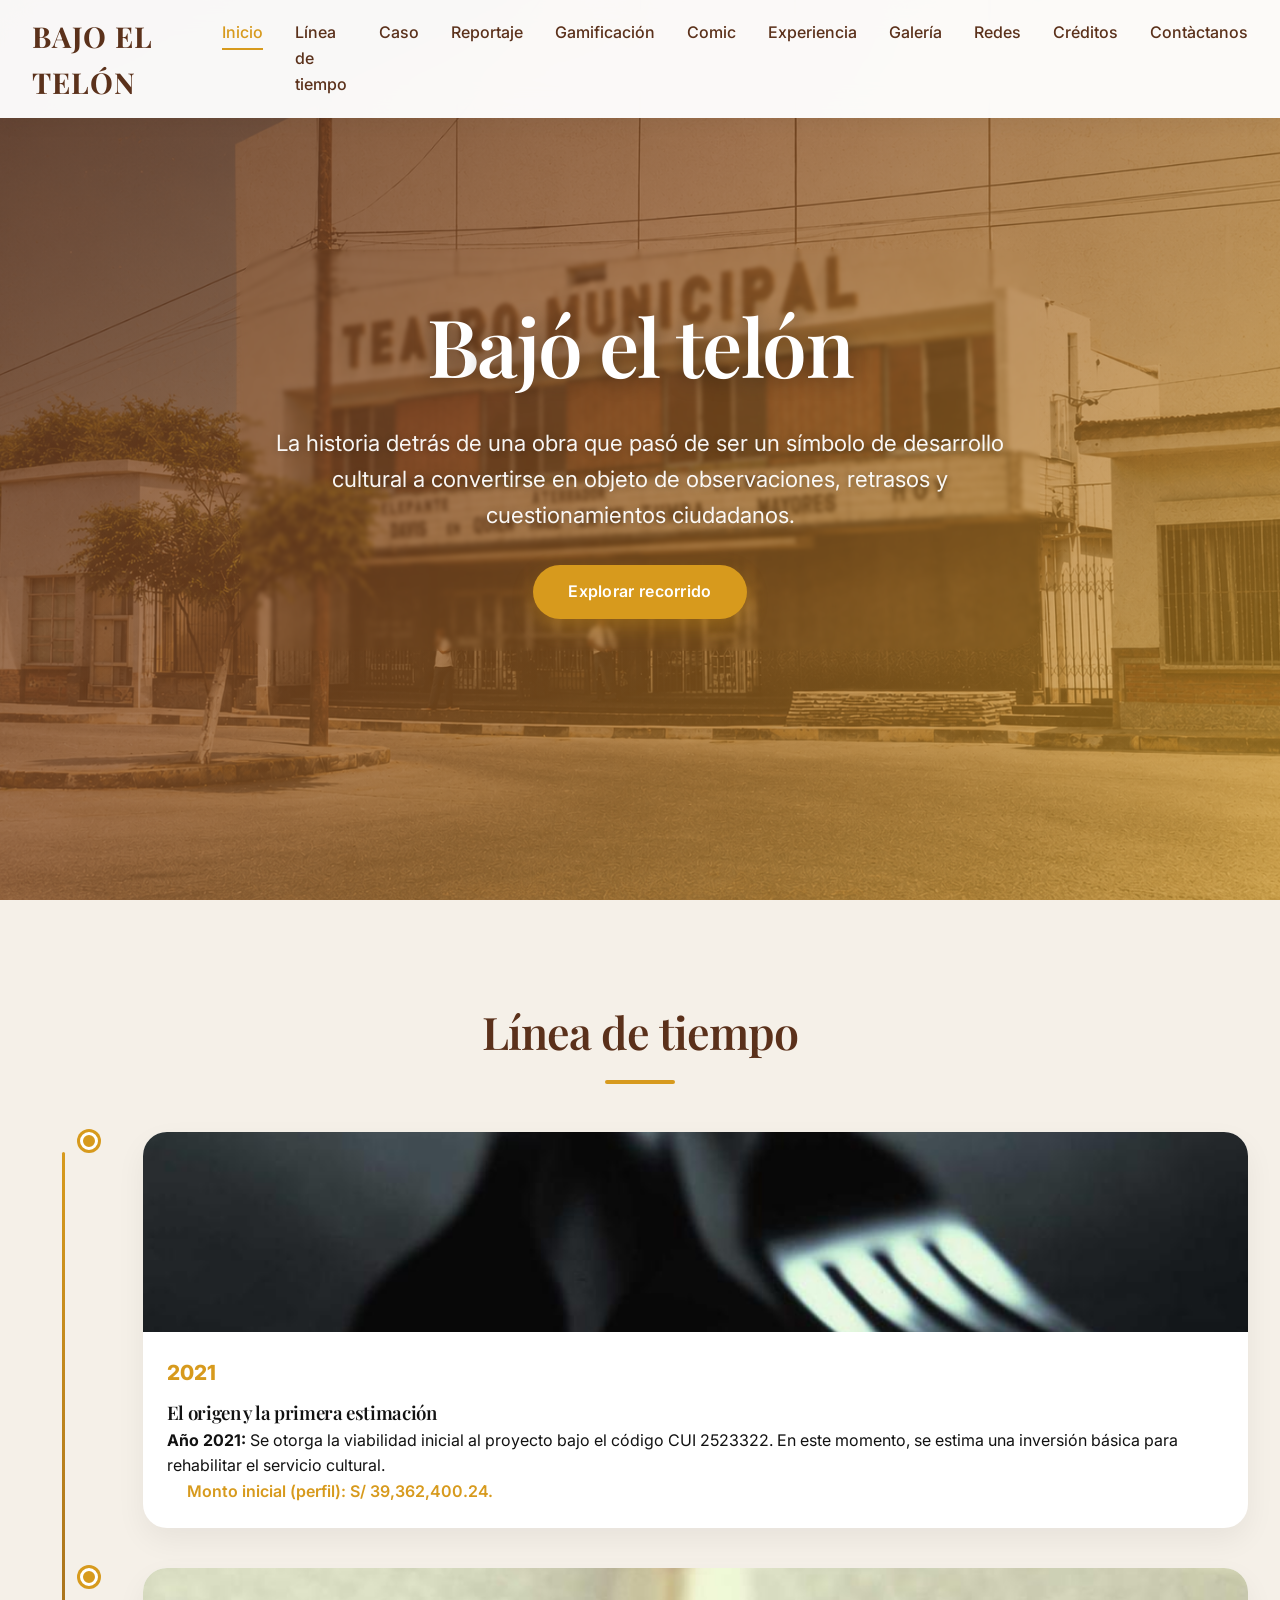
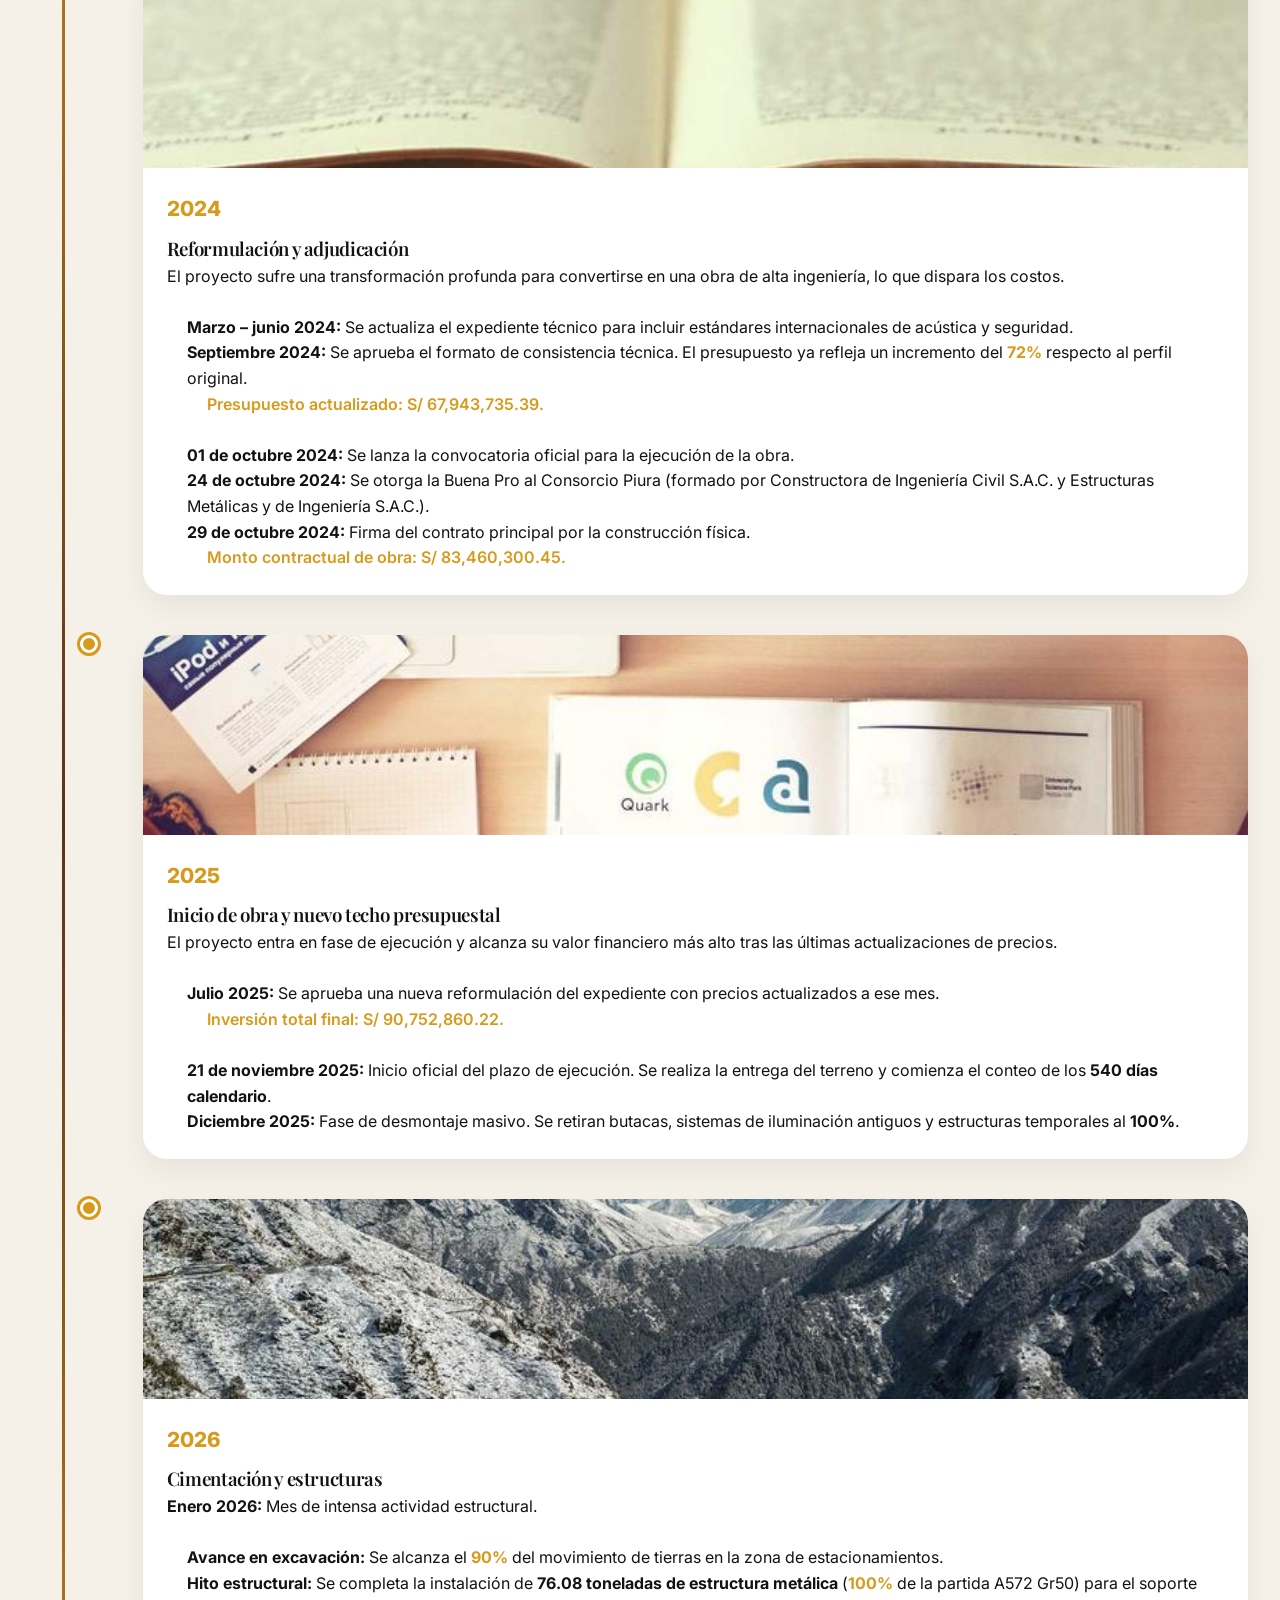
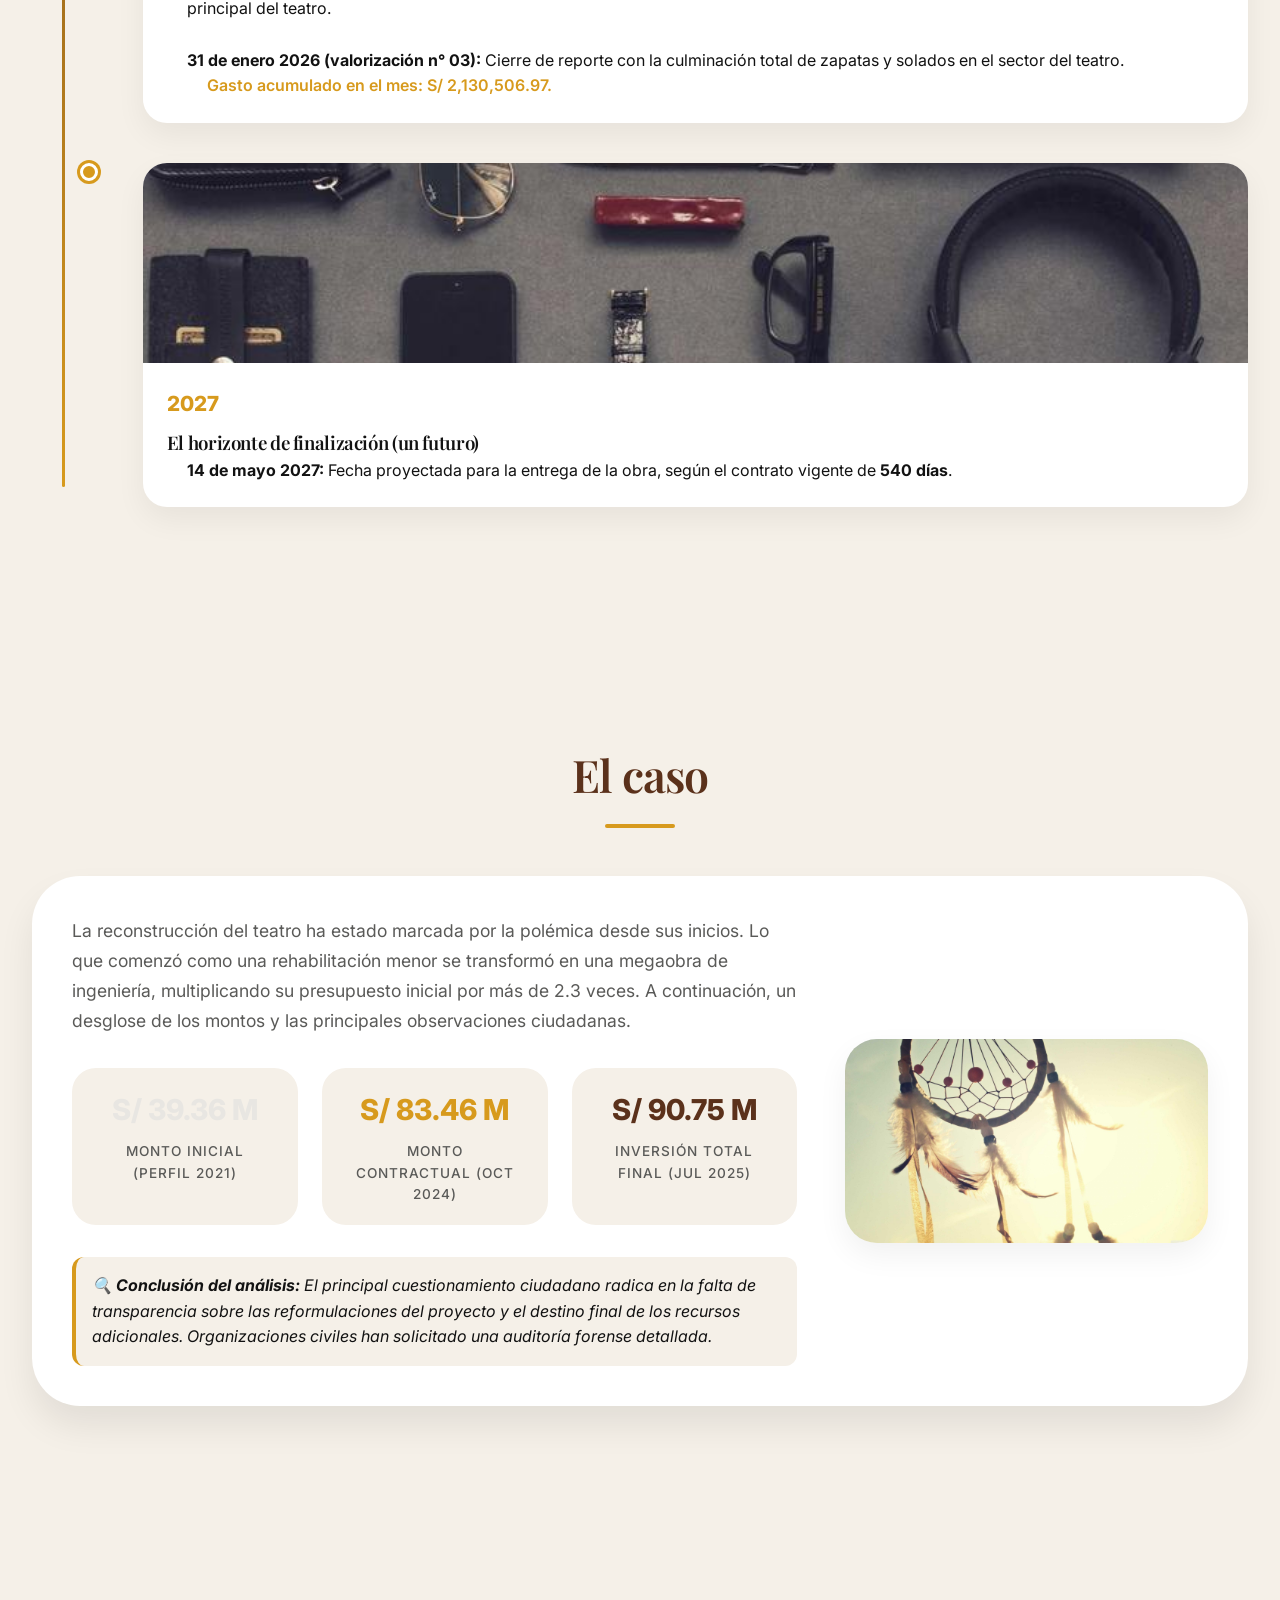
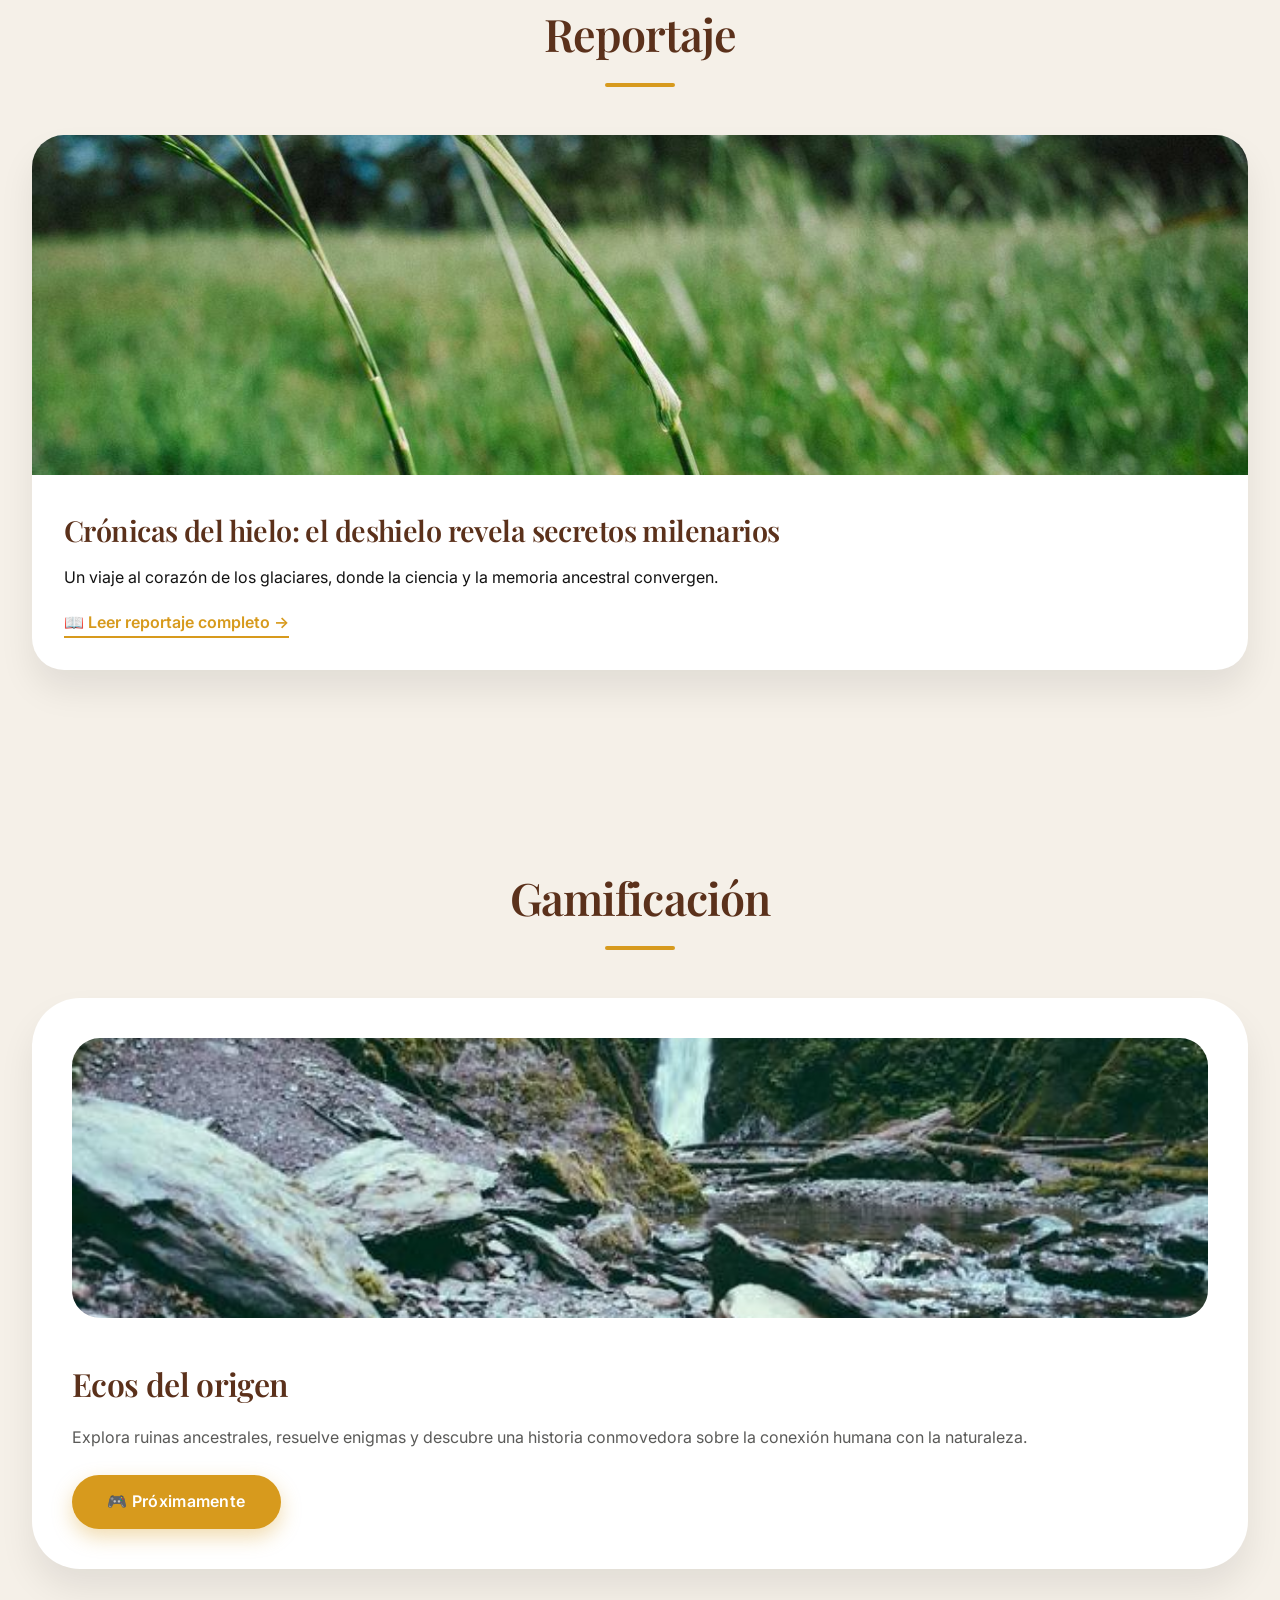
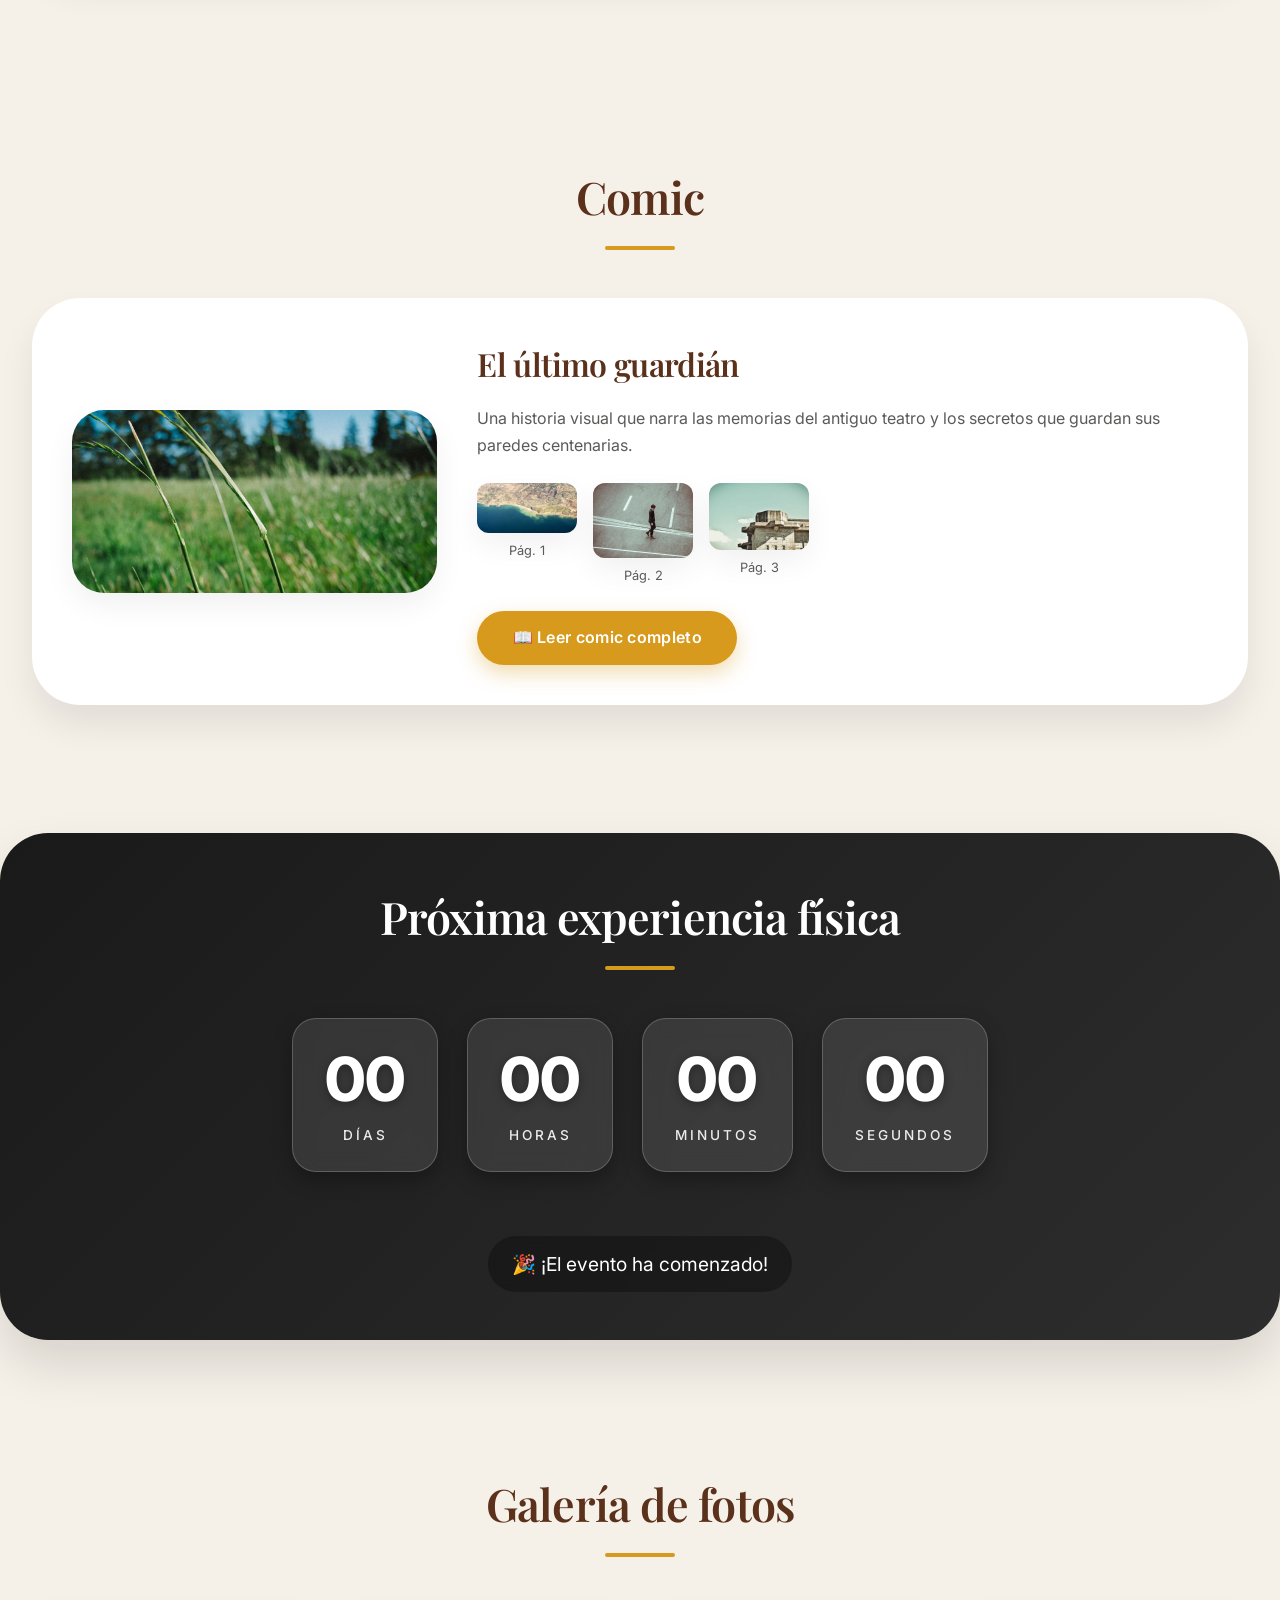
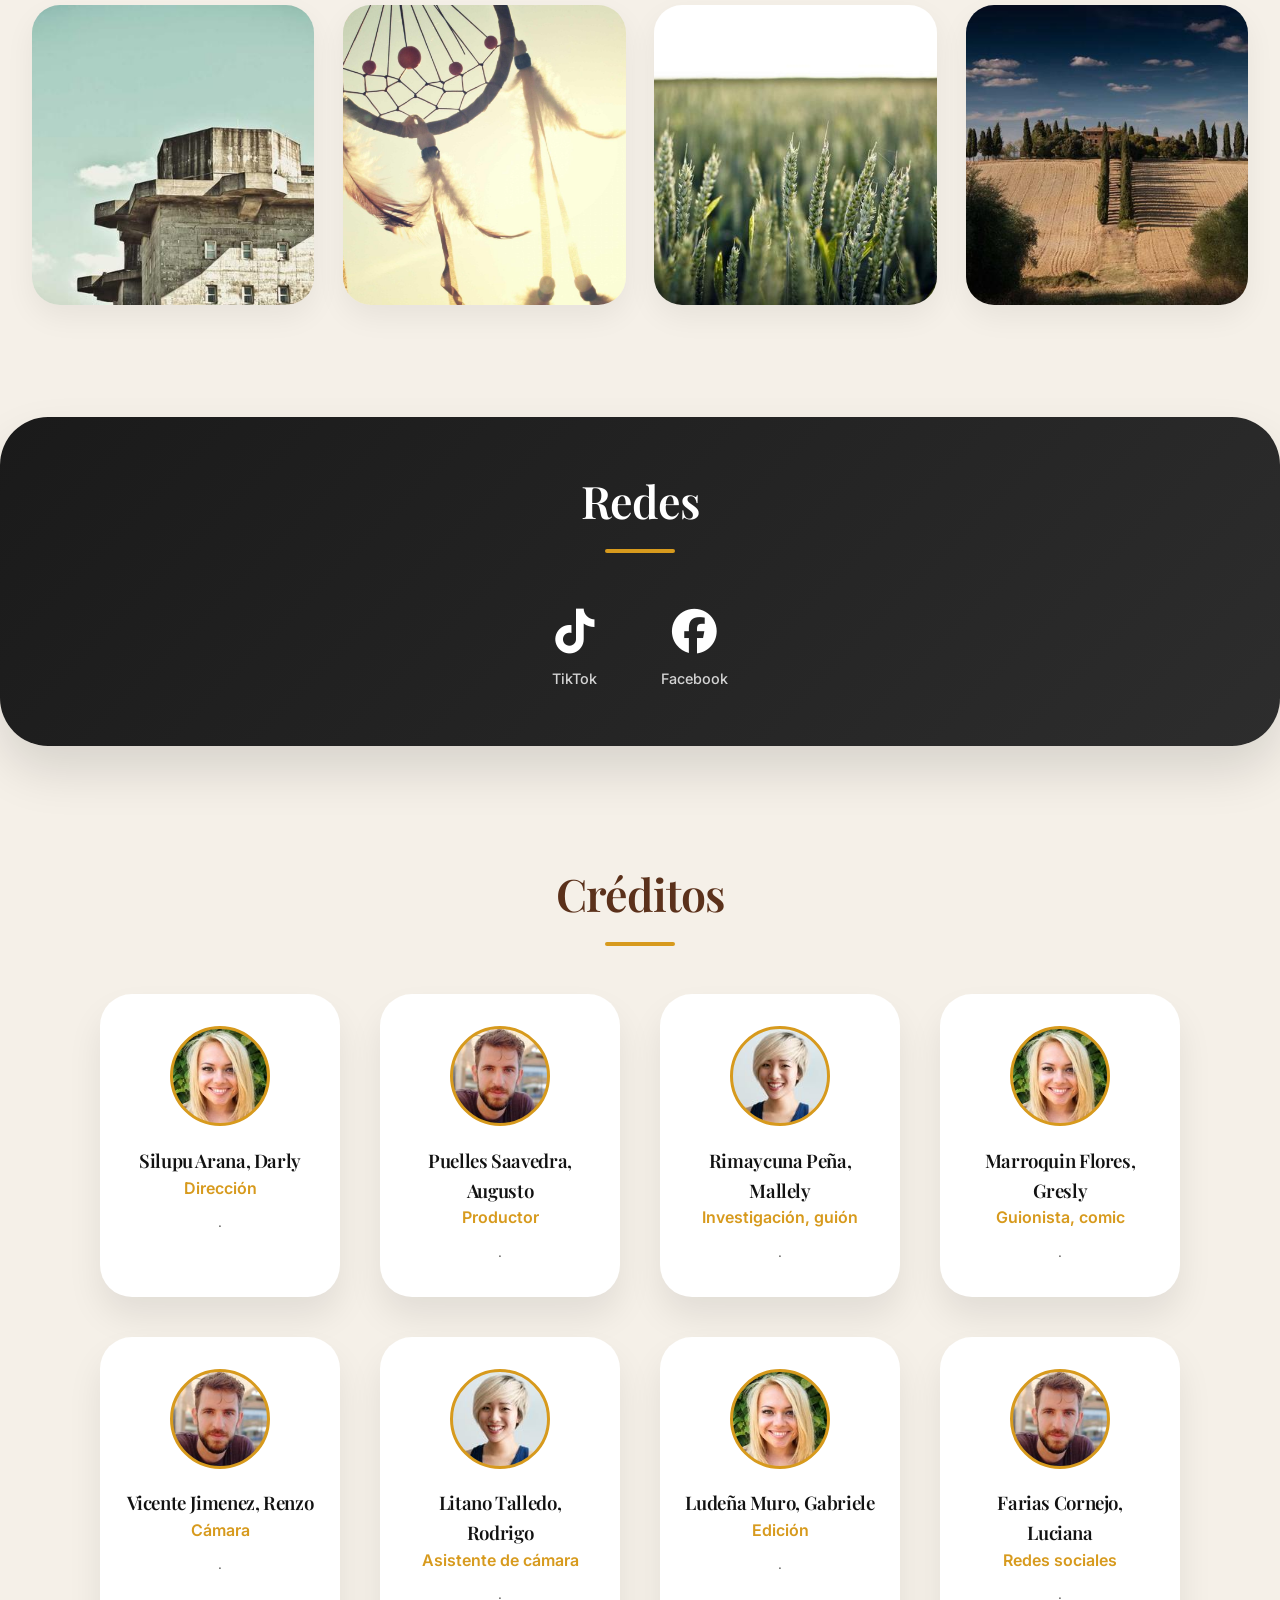
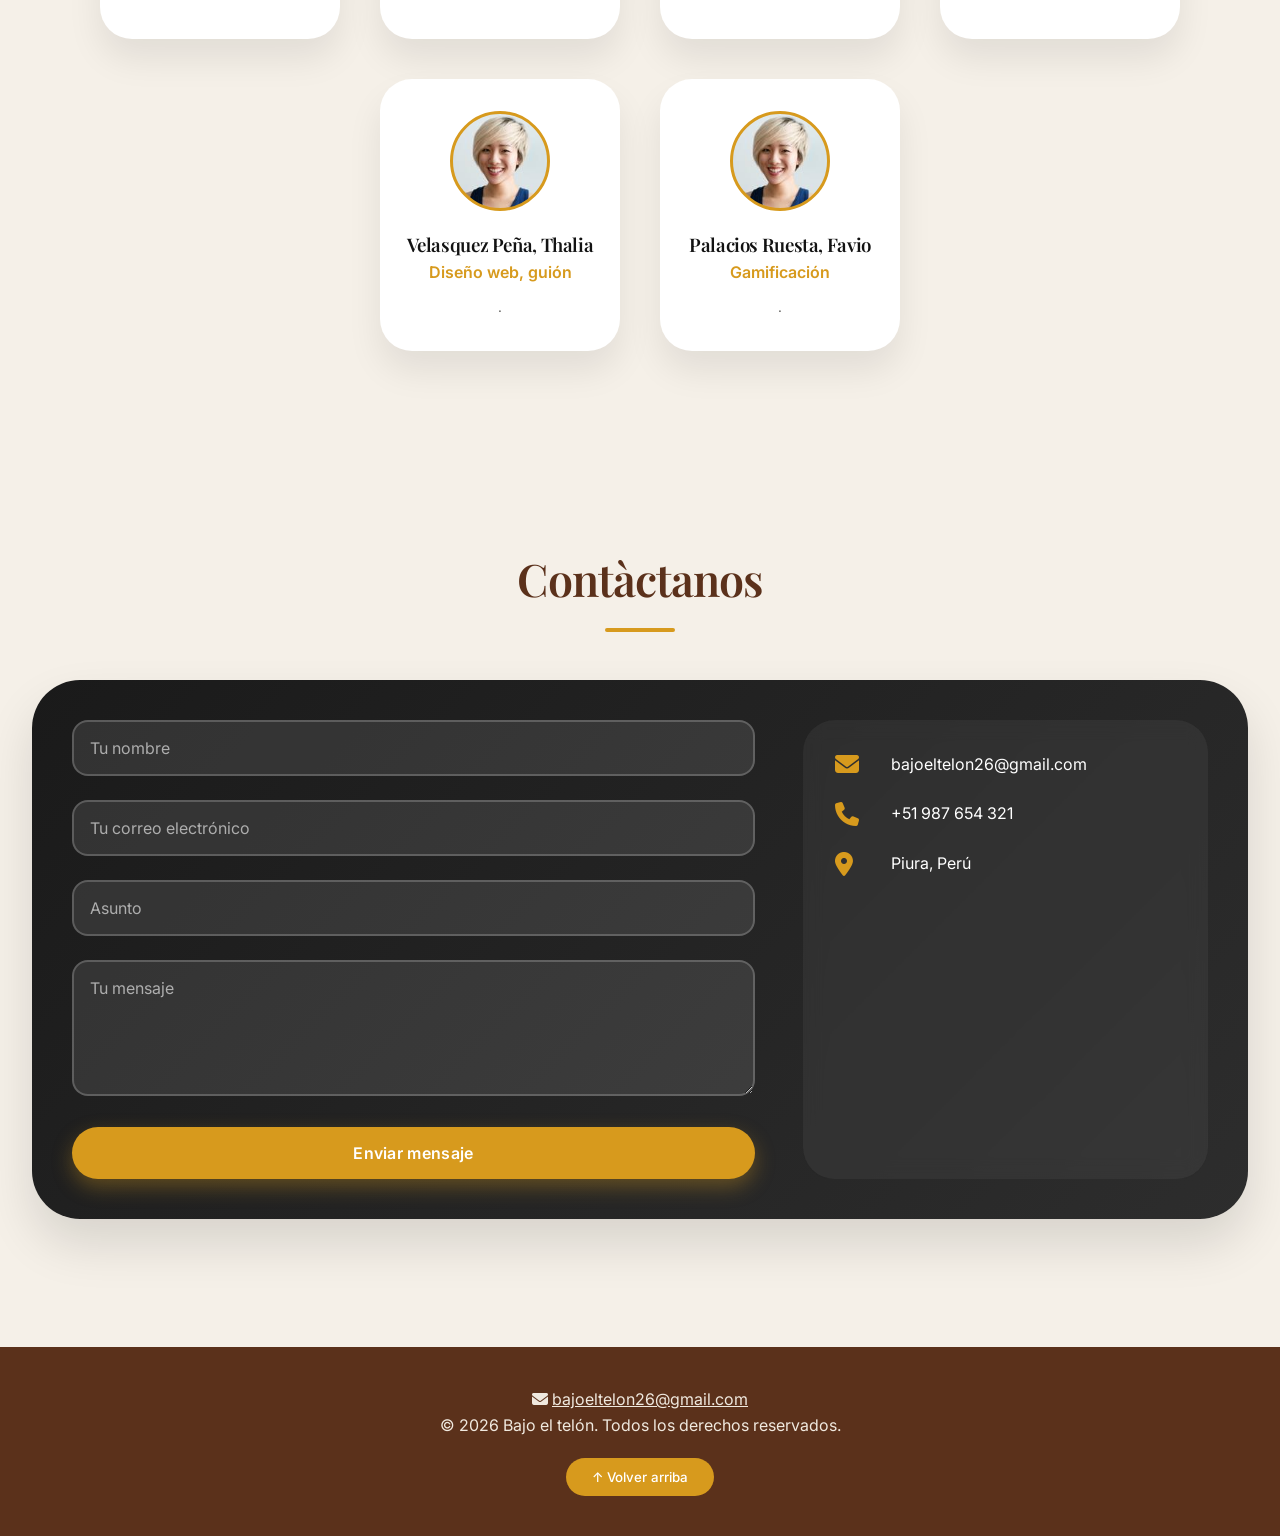
==== commit a6fb7c36: "cambios" ====
--- a/index.html
+++ b/index.html
@@ -175,7 +175,7 @@
         <div class="contact-info">
           <div class="contact-info-item">
             <i class="fas fa-envelope"></i>
-            <p>contacto@bajoeltelon.com</p>
+            <p>bajoeltelon26@gmail.com</p>
           </div>
           <div class="contact-info-item">
             <i class="fas fa-phone"></i>
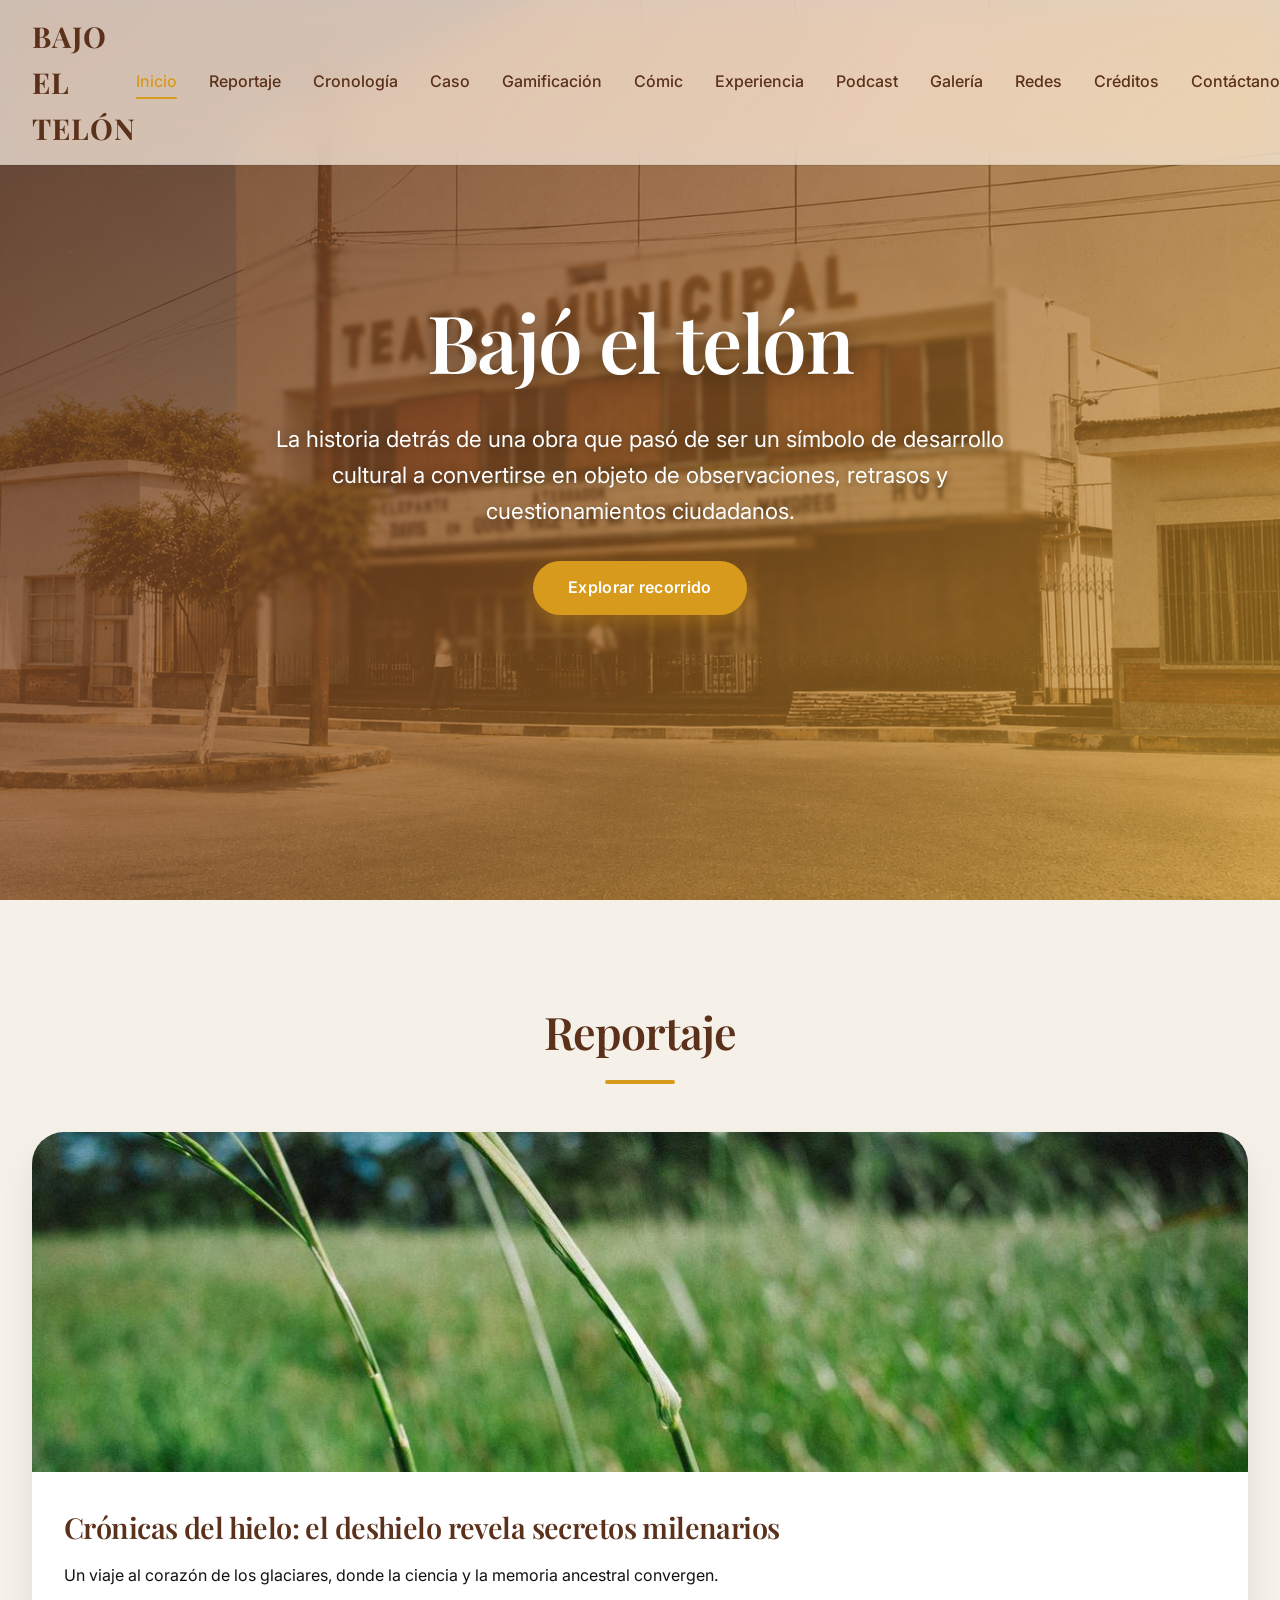
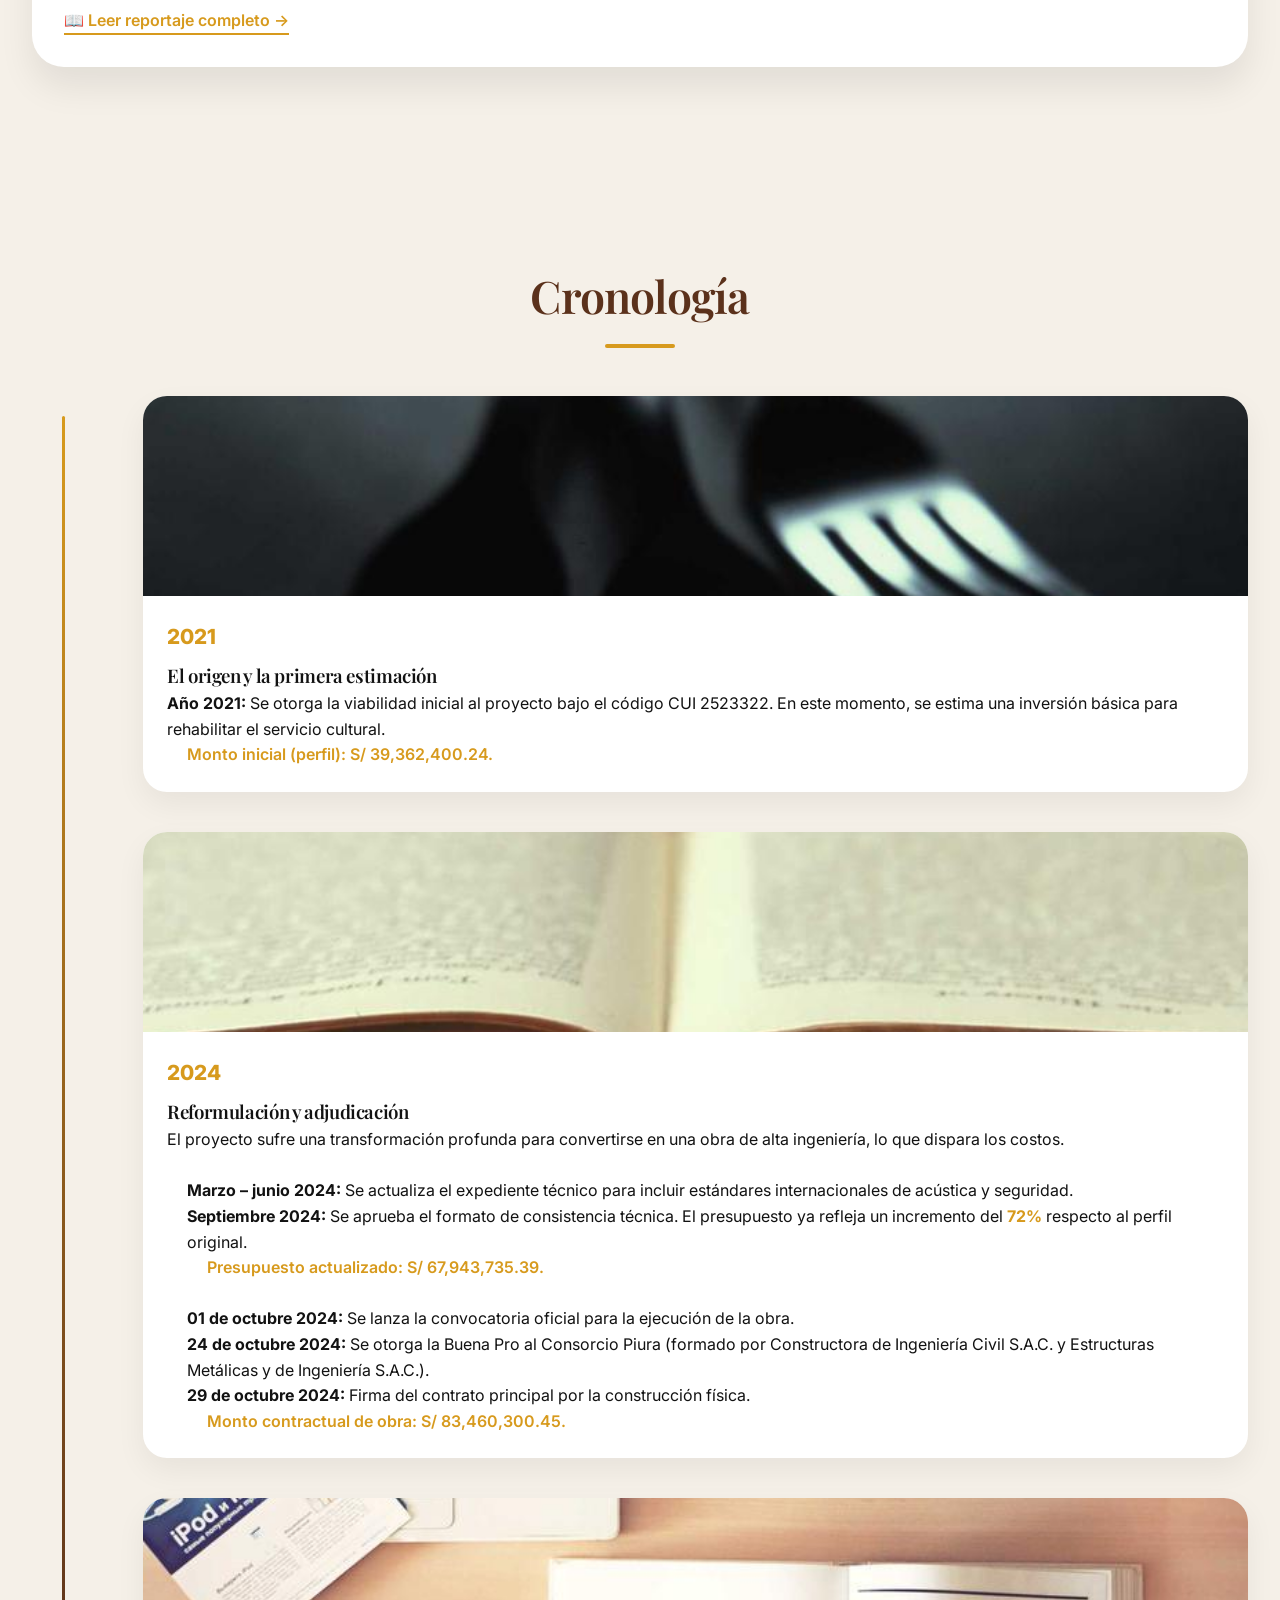
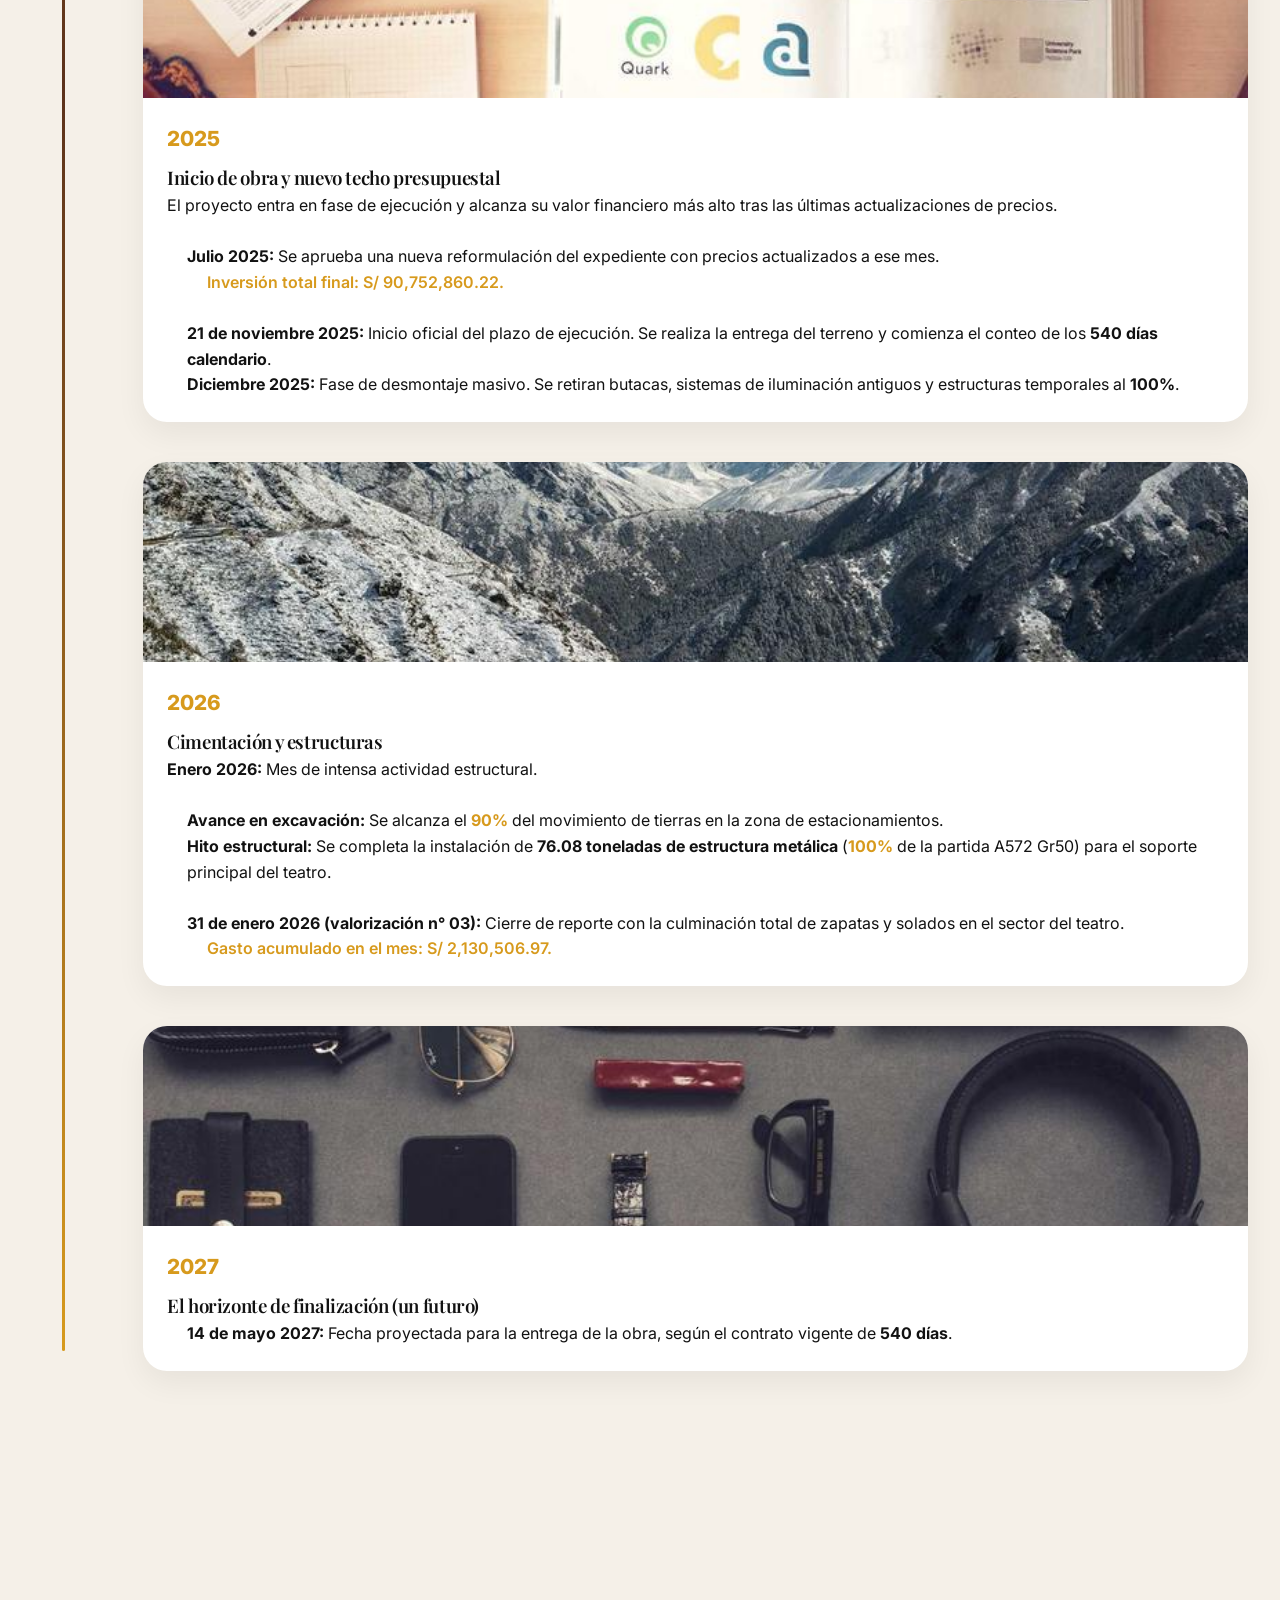
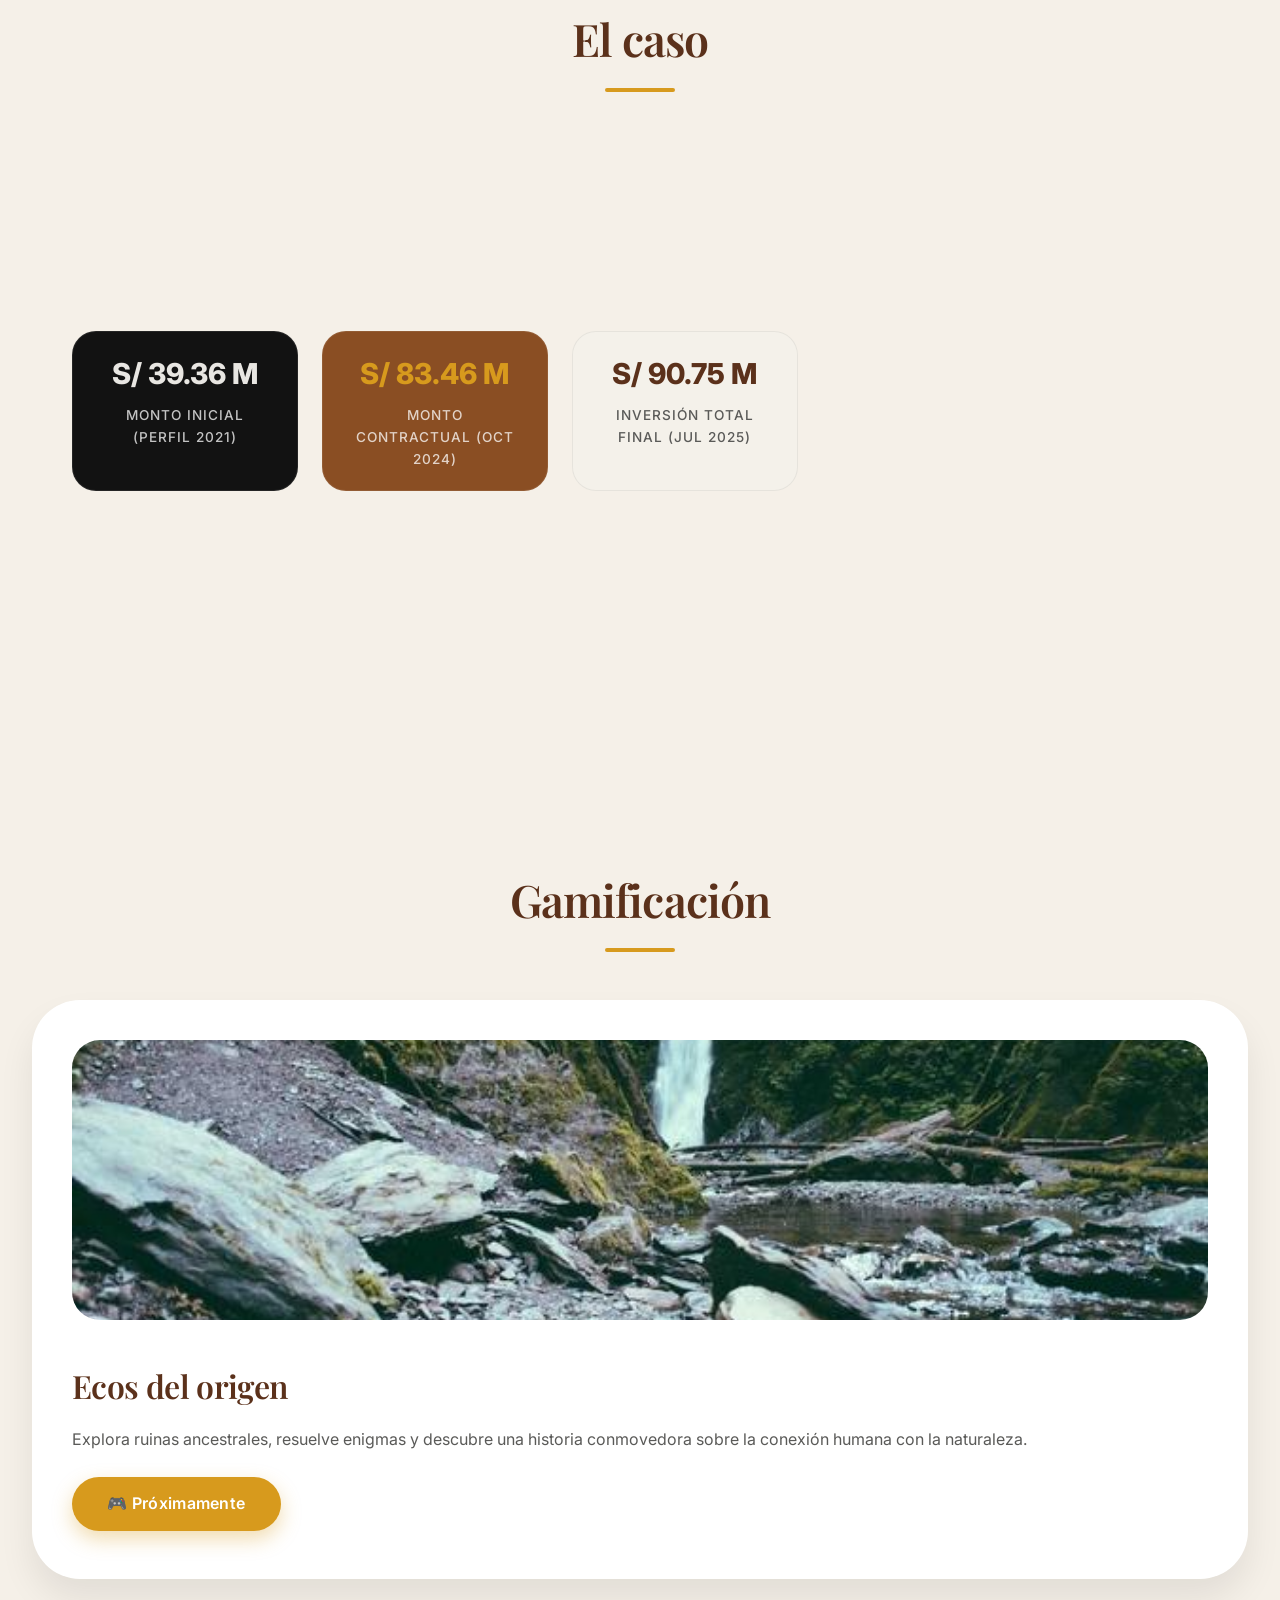
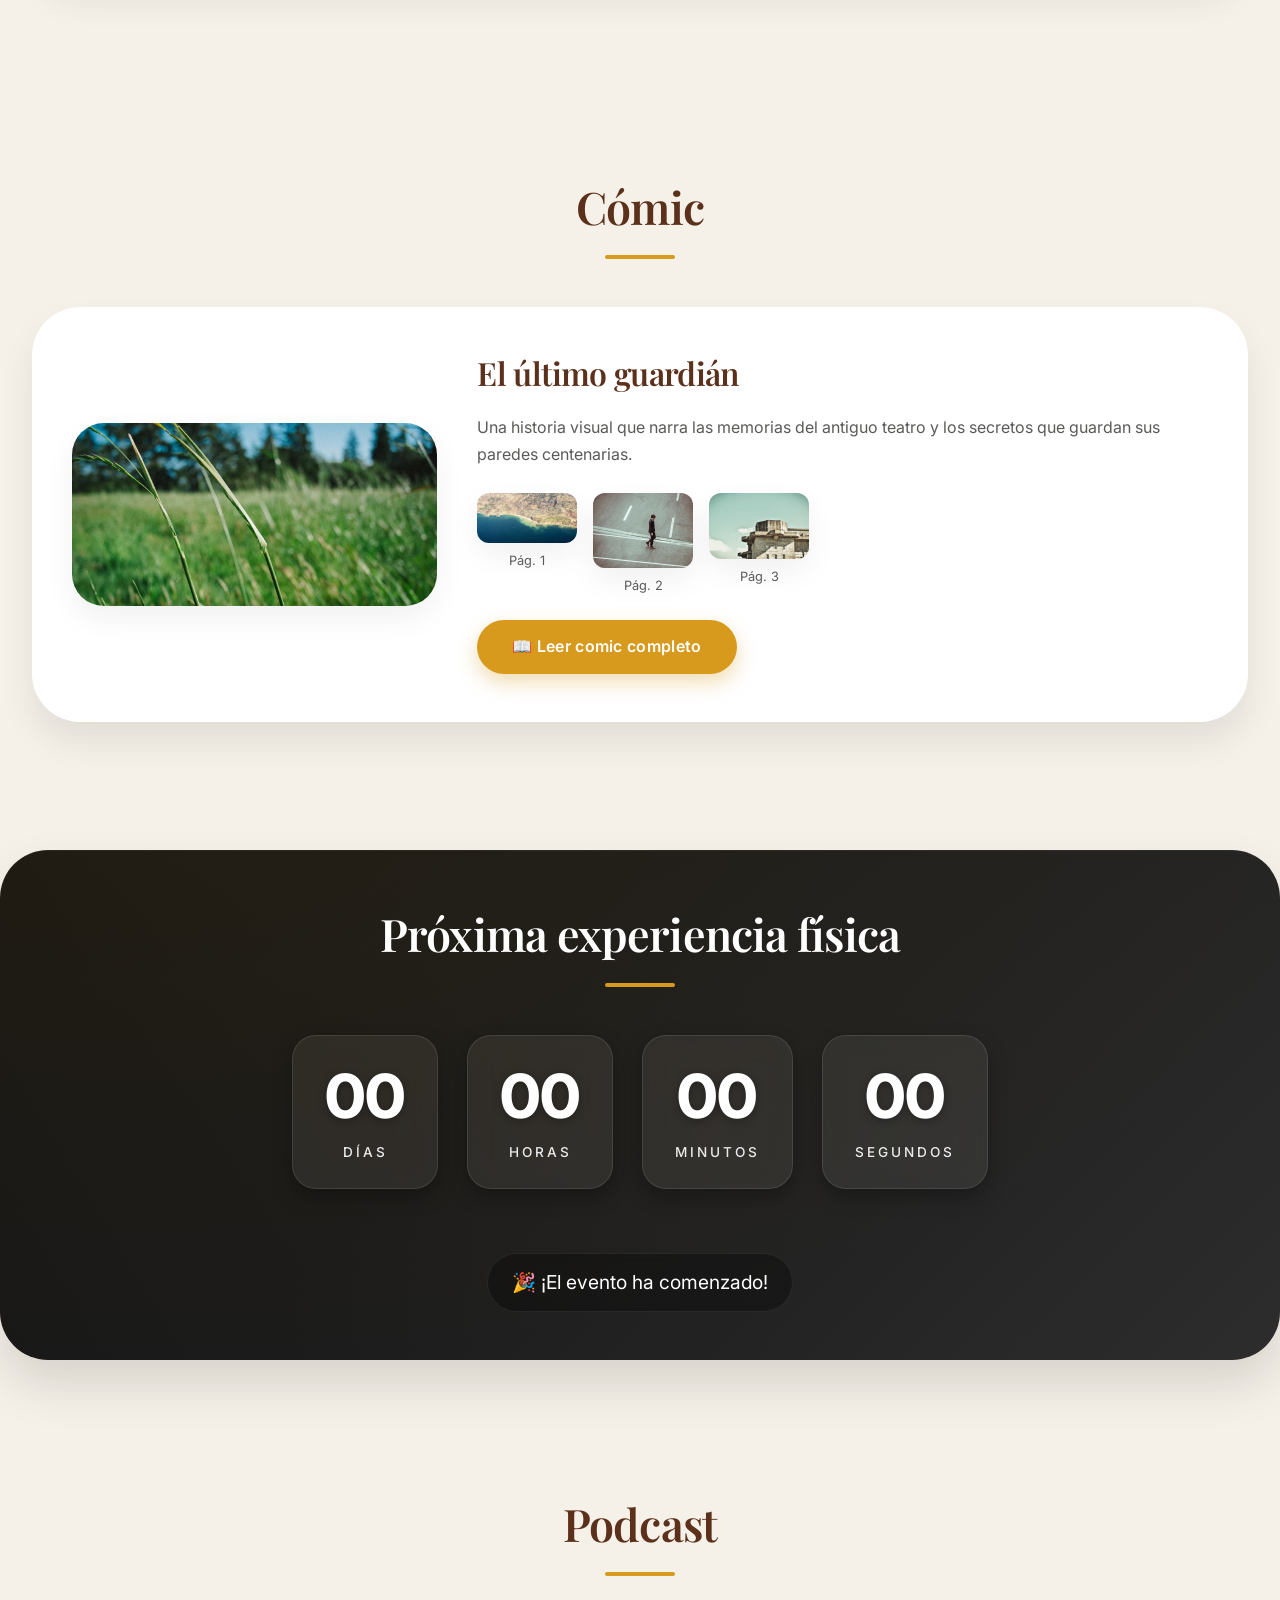
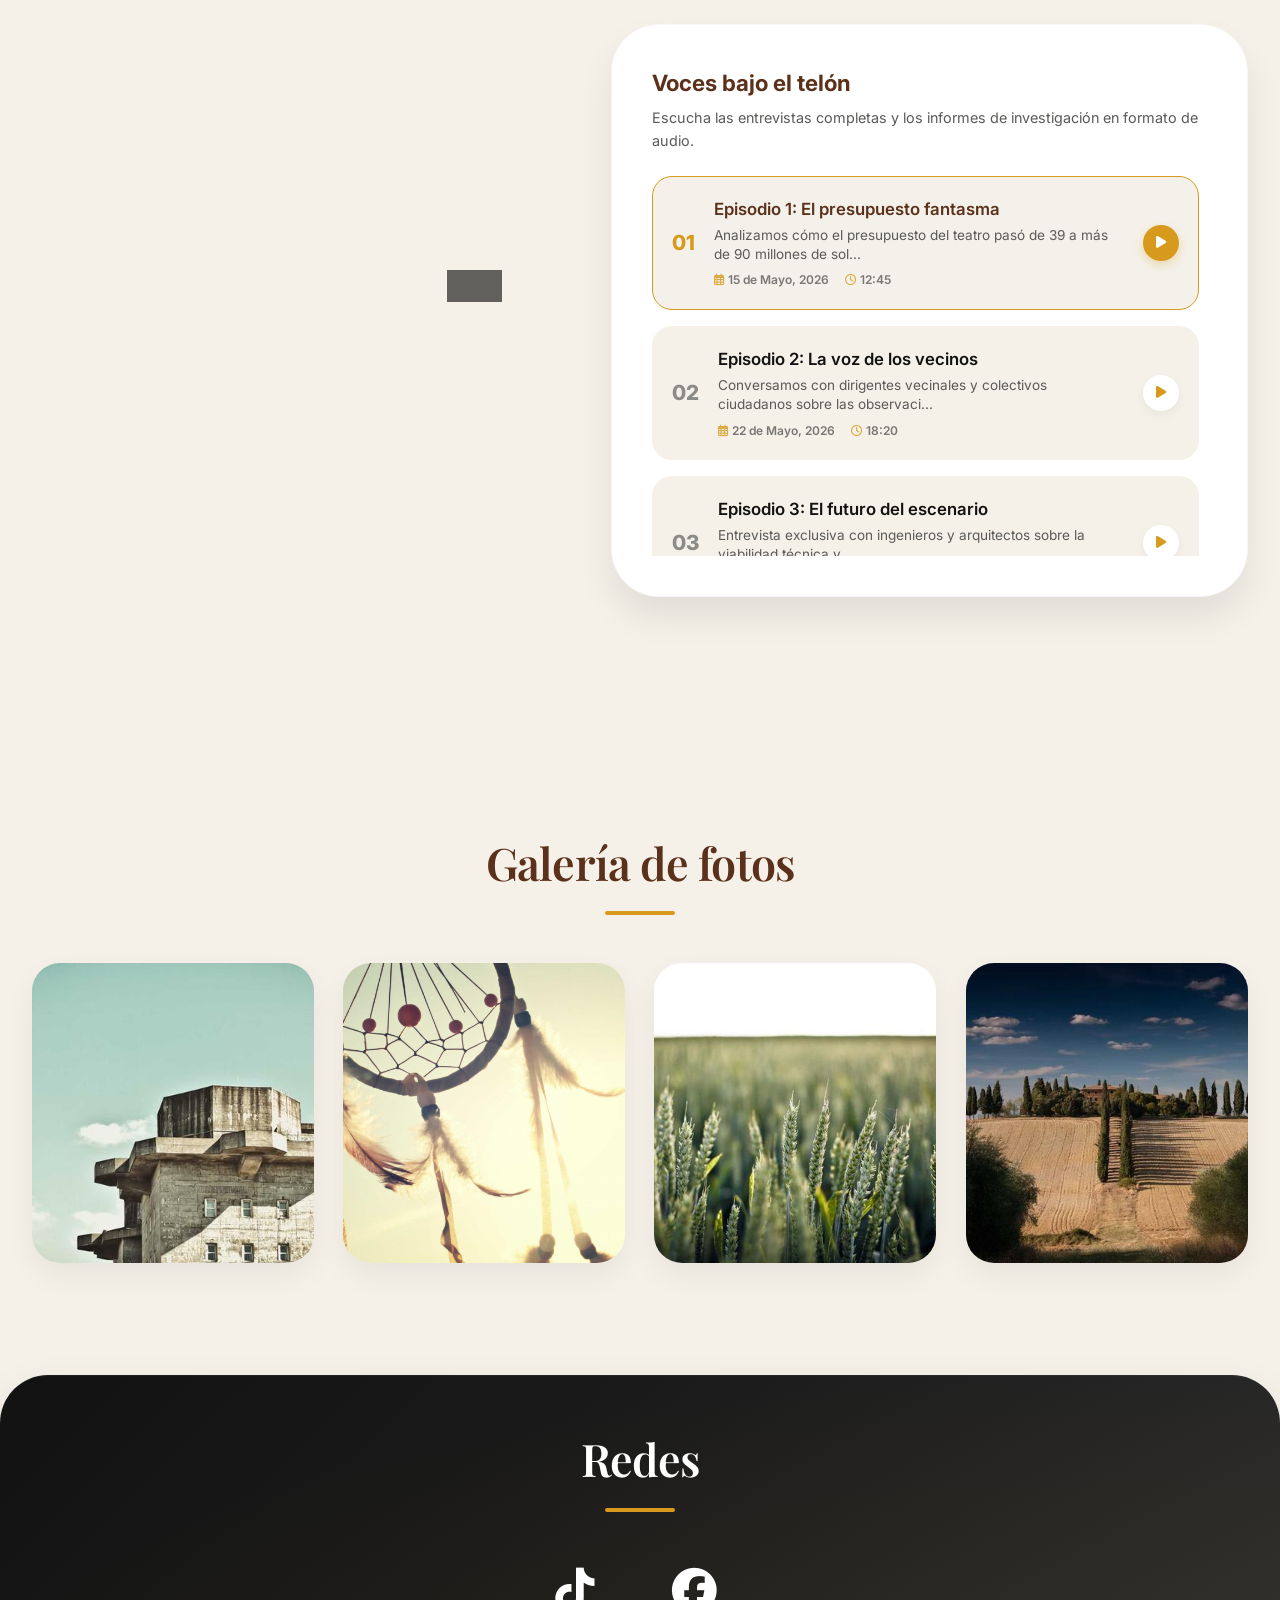
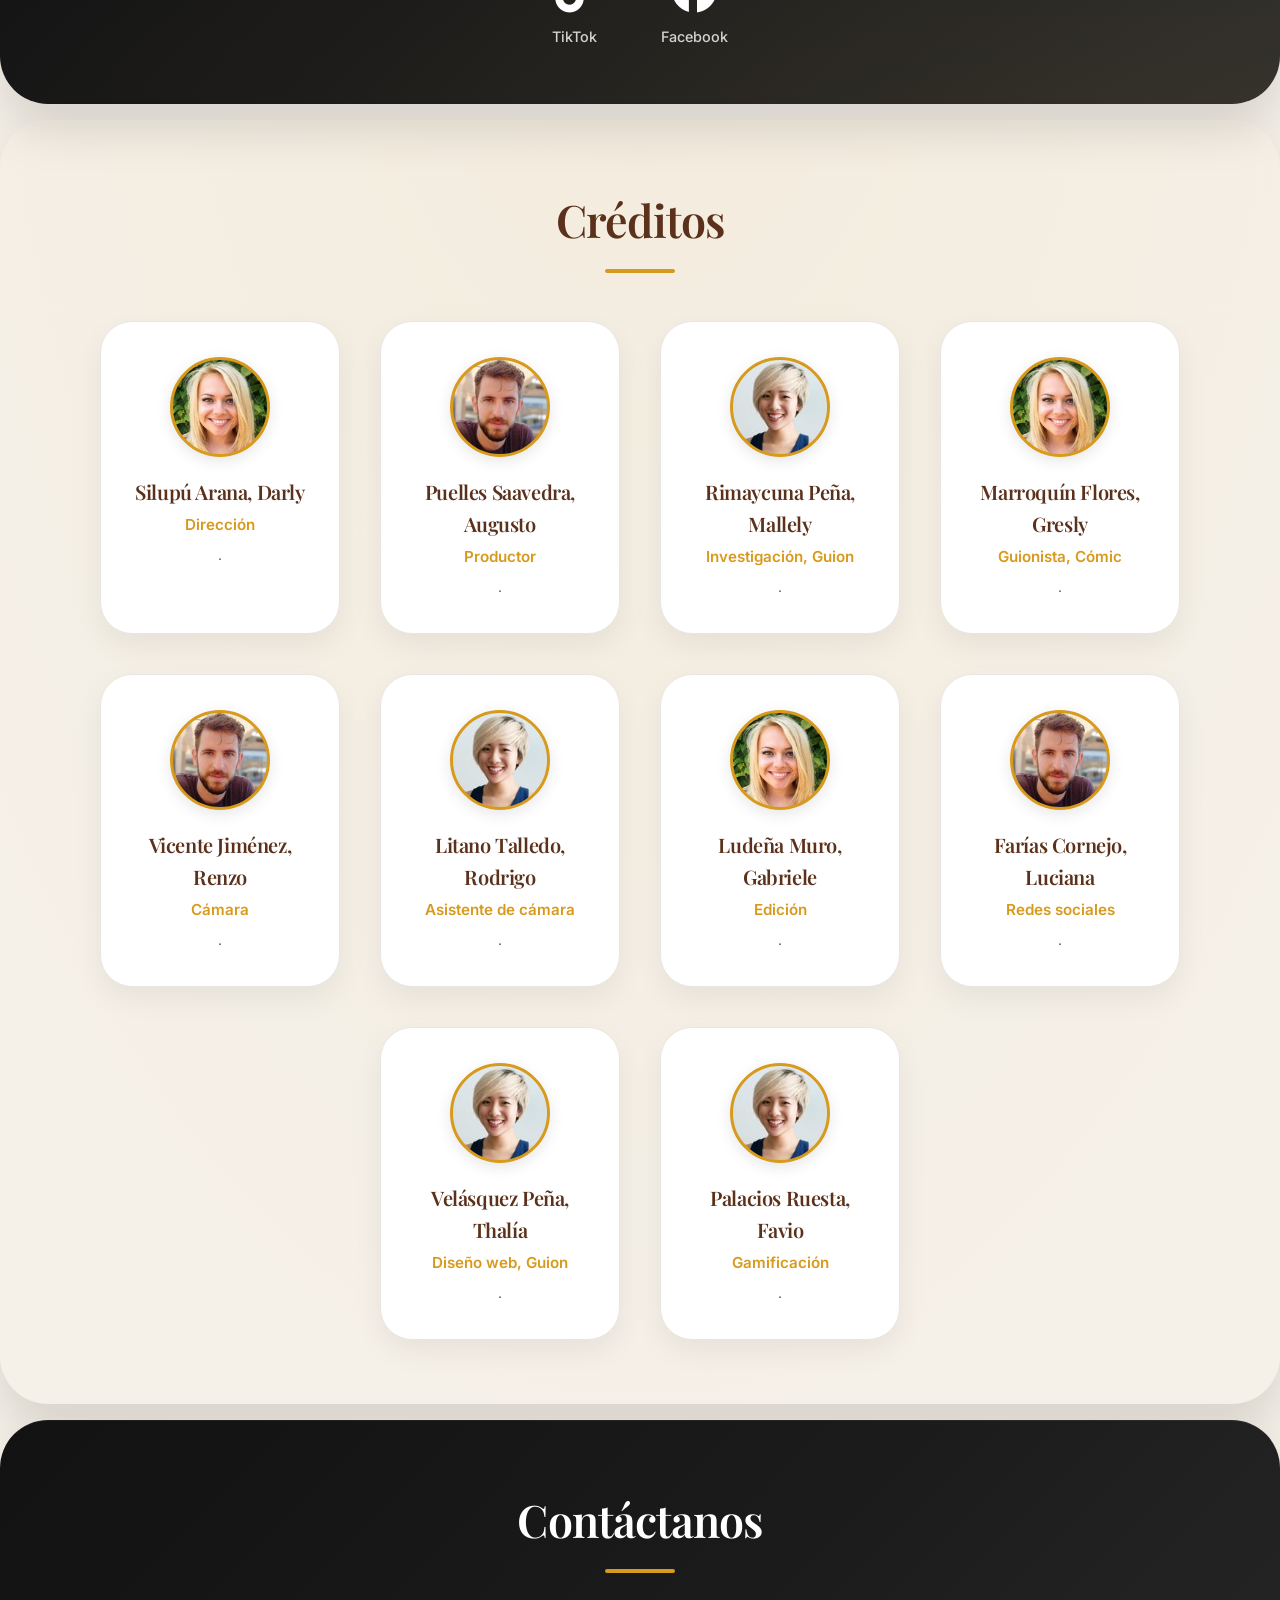
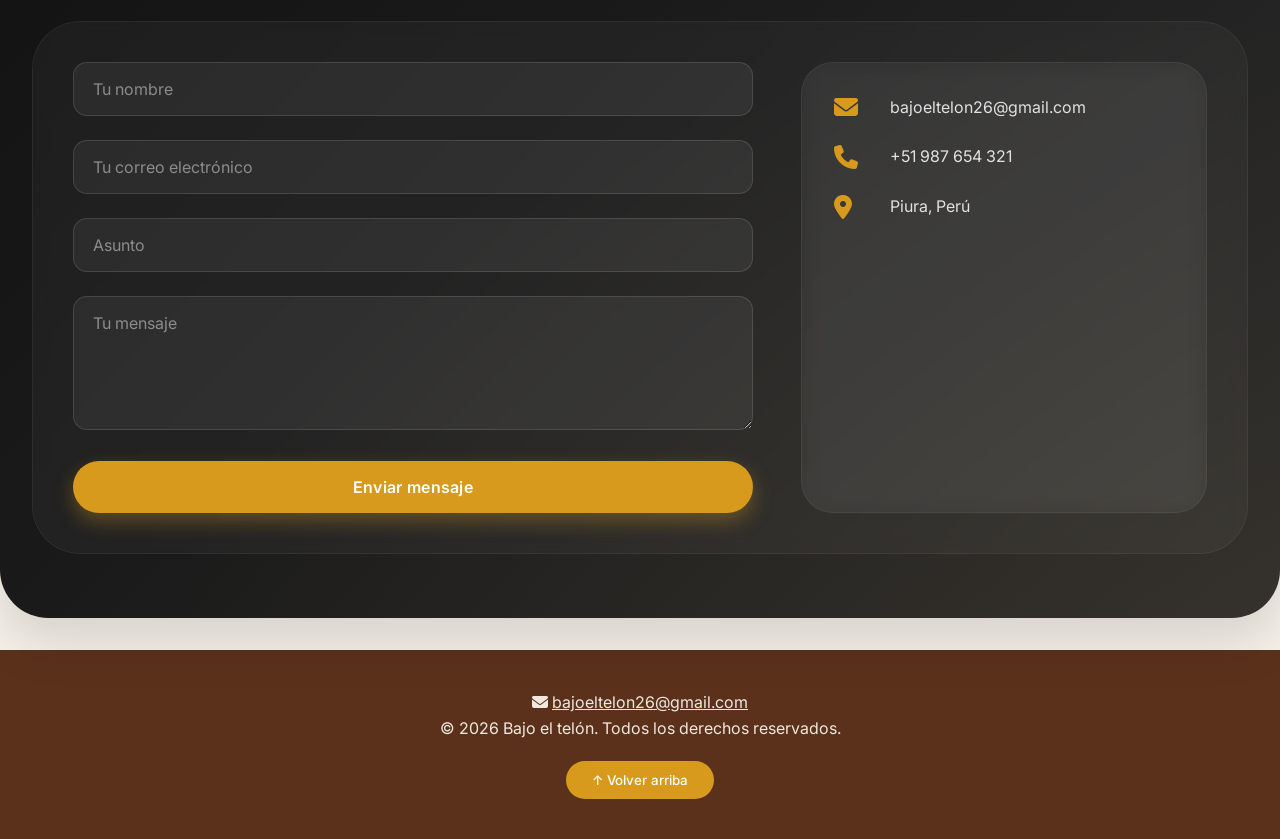
==== commit 0db76c1f: "podcast" ====
--- a/index.html
+++ b/index.html
@@ -41,27 +41,7 @@
       <div class="hero-content">
         <h1 class="hero-title"></h1>
         <p class="hero-subtitle"></p>
-        <a href="#timeline" class="btn hero-btn"></a>
-      </div>
-    </section>
-
-    <!-- Timeline -->
-    <section id="timeline">
-      <h2 class="section-title timeline-section-title"></h2>
-      <div class="timeline-vertical"></div>
-    </section>
-
-    <!-- El Caso / Investigación -->
-    <section id="el-caso">
-      <h2 class="section-title case-section-title"></h2>
-      <div class="case-content">
-        <div class="case-text">
-          <p class="case-description"></p>
-          <div class="case-stats"></div>
-        </div>
-        <div class="case-image">
-          <img src="" alt="Infografía del caso" class="case-img">
-        </div>
+        <a href="#cronologia" class="btn hero-btn"></a>
       </div>
     </section>
 
@@ -74,6 +54,26 @@
           <h3 class="reportaje-title"></h3>
           <p class="reportaje-preview"></p>
           <span class="leer-mas"></span>
+        </div>
+      </div>
+    </section>
+
+    <!-- Cronología -->
+    <section id="cronologia">
+      <h2 class="section-title cronologia-section-title"></h2>
+      <div class="timeline-vertical"></div>
+    </section>
+
+    <!-- El Caso / Investigación -->
+    <section id="el-caso">
+      <h2 class="section-title case-section-title"></h2>
+      <div class="case-content">
+        <div class="case-text">
+          <p class="case-description"></p>
+          <div class="case-stats"></div>
+        </div>
+        <div class="case-image">
+          <img src="" alt="Infografía del caso" class="case-img">
         </div>
       </div>
     </section>
@@ -133,6 +133,12 @@
         </div>
         <p class="countdown-event"></p>
       </div>
+    </section>
+
+    <!-- Podcast -->
+    <section id="podcast">
+      <h2 class="section-title podcast-title"></h2>
+      <div class="podcast-container"></div>
     </section>
 
     <!-- Galería -->
@@ -247,6 +253,7 @@
   <script src="js/components/game.js"></script>
   <script src="js/components/comic.js"></script>
   <script src="js/components/countdown.js"></script>
+  <script src="js/components/podcast.js"></script>
   <script src="js/components/gallery.js"></script>
   <script src="js/components/social.js"></script>
   <script src="js/components/credits.js"></script>
--- a/css/main.css
+++ b/css/main.css
@@ -18,8 +18,12 @@
   --shadow-card: 0 20px 35px rgba(0,0,0,0.08);
   --shadow-lg: 0 25px 50px rgba(0,0,0,0.12);
   
-  --transition: all 0.3s ease;
-  --transition-smooth: all 0.4s cubic-bezier(0.2, 0.9, 0.4, 1.1);
+  /* macOS-style spring transitions */
+  --transition: all 0.3s cubic-bezier(0.25, 0.46, 0.45, 0.94);
+  --transition-smooth: all 0.5s cubic-bezier(0.22, 1, 0.36, 1);
+  --transition-spring: all 0.6s cubic-bezier(0.34, 1.56, 0.64, 1);
+  --transition-bounce: all 0.4s cubic-bezier(0.68, -0.55, 0.27, 1.55);
+  --transition-ease-out: all 0.4s cubic-bezier(0, 0, 0.2, 1);
   
   --navbar-height: 80px;
   --border-radius-sm: 24px;
@@ -59,34 +63,179 @@
 }
   
 /* ============================================ */
-/* UTILIDADES Y ANIMACIONES                      */
+/* UTILIDADES Y ANIMACIONES macOS-style          */
 /* ============================================ */
 @keyframes fadeInUp {
   from {
     opacity: 0;
-    transform: translateY(40px);
+    transform: translateY(40px) scale(0.97);
+    filter: blur(4px);
   }
   to {
     opacity: 1;
-    transform: translateY(0);
+    transform: translateY(0) scale(1);
+    filter: blur(0);
+  }
+}
+
+@keyframes fadeInDown {
+  from {
+    opacity: 0;
+    transform: translateY(-30px) scale(0.97);
+    filter: blur(4px);
+  }
+  to {
+    opacity: 1;
+    transform: translateY(0) scale(1);
+    filter: blur(0);
+  }
+}
+
+@keyframes fadeInLeft {
+  from {
+    opacity: 0;
+    transform: translateX(-40px) scale(0.97);
+    filter: blur(4px);
+  }
+  to {
+    opacity: 1;
+    transform: translateX(0) scale(1);
+    filter: blur(0);
+  }
+}
+
+@keyframes fadeInRight {
+  from {
+    opacity: 0;
+    transform: translateX(40px) scale(0.97);
+    filter: blur(4px);
+  }
+  to {
+    opacity: 1;
+    transform: translateX(0) scale(1);
+    filter: blur(0);
   }
 }
   
 @keyframes fadeInScale {
   from {
     opacity: 0;
-    transform: scale(0.96);
+    transform: scale(0.92);
+    filter: blur(6px);
   }
   to {
     opacity: 1;
     transform: scale(1);
-  }
+    filter: blur(0);
+  }
+}
+
+@keyframes slideInSpring {
+  0% {
+    opacity: 0;
+    transform: translateY(60px) scale(0.9);
+  }
+  60% {
+    opacity: 1;
+    transform: translateY(-8px) scale(1.02);
+  }
+  80% {
+    transform: translateY(3px) scale(0.99);
+  }
+  100% {
+    transform: translateY(0) scale(1);
+  }
+}
+
+@keyframes floatSubtle {
+  0%, 100% { transform: translateY(0); }
+  50% { transform: translateY(-6px); }
 }
   
 @keyframes pulse {
   0%, 100% { transform: scale(1); }
   50% { transform: scale(1.05); }
 }
+
+@keyframes shimmer {
+  0% { background-position: -200% center; }
+  100% { background-position: 200% center; }
+}
+
+@keyframes spinSmooth {
+  to { transform: rotate(360deg); }
+}
+
+/* Scroll-triggered animation classes */
+.scroll-reveal {
+  opacity: 0;
+  transform: translateY(40px) scale(0.97);
+  filter: blur(4px);
+  transition: opacity 0.8s cubic-bezier(0.22, 1, 0.36, 1),
+              transform 0.8s cubic-bezier(0.22, 1, 0.36, 1),
+              filter 0.8s cubic-bezier(0.22, 1, 0.36, 1);
+}
+
+.scroll-reveal.is-visible {
+  opacity: 1;
+  transform: translateY(0) scale(1);
+  filter: blur(0);
+}
+
+.scroll-reveal-left {
+  opacity: 0;
+  transform: translateX(-50px) scale(0.97);
+  filter: blur(4px);
+  transition: opacity 0.8s cubic-bezier(0.22, 1, 0.36, 1),
+              transform 0.8s cubic-bezier(0.22, 1, 0.36, 1),
+              filter 0.8s cubic-bezier(0.22, 1, 0.36, 1);
+}
+
+.scroll-reveal-left.is-visible {
+  opacity: 1;
+  transform: translateX(0) scale(1);
+  filter: blur(0);
+}
+
+.scroll-reveal-right {
+  opacity: 0;
+  transform: translateX(50px) scale(0.97);
+  filter: blur(4px);
+  transition: opacity 0.8s cubic-bezier(0.22, 1, 0.36, 1),
+              transform 0.8s cubic-bezier(0.22, 1, 0.36, 1),
+              filter 0.8s cubic-bezier(0.22, 1, 0.36, 1);
+}
+
+.scroll-reveal-right.is-visible {
+  opacity: 1;
+  transform: translateX(0) scale(1);
+  filter: blur(0);
+}
+
+.scroll-reveal-scale {
+  opacity: 0;
+  transform: scale(0.85);
+  filter: blur(8px);
+  transition: opacity 0.9s cubic-bezier(0.22, 1, 0.36, 1),
+              transform 0.9s cubic-bezier(0.22, 1, 0.36, 1),
+              filter 0.9s cubic-bezier(0.22, 1, 0.36, 1);
+}
+
+.scroll-reveal-scale.is-visible {
+  opacity: 1;
+  transform: scale(1);
+  filter: blur(0);
+}
+
+/* Staggered animation delays */
+.stagger-1 { transition-delay: 0.05s; }
+.stagger-2 { transition-delay: 0.1s; }
+.stagger-3 { transition-delay: 0.15s; }
+.stagger-4 { transition-delay: 0.2s; }
+.stagger-5 { transition-delay: 0.25s; }
+.stagger-6 { transition-delay: 0.3s; }
+.stagger-7 { transition-delay: 0.35s; }
+.stagger-8 { transition-delay: 0.4s; }
   
 .sr-only {
   position: absolute;
@@ -118,7 +267,7 @@
 }
   
 /* ============================================ */
-/* BOTONES                                       */
+/* BOTONES - macOS style                         */
 /* ============================================ */
 .btn {
   background: var(--color-accent);
@@ -128,27 +277,49 @@
   text-decoration: none;
   font-weight: 600;
   display: inline-block;
-  transition: var(--transition);
+  transition: var(--transition-smooth);
   box-shadow: 0 8px 20px rgba(215,154,29,0.35);
   border: none;
   cursor: pointer;
   letter-spacing: 0.3px;
   font-family: 'Inter', sans-serif;
+  position: relative;
+  overflow: hidden;
+  will-change: transform;
 }
 
 .btn:hover {
   background: var(--color-accent-hover);
-  transform: translateY(-3px);
-  box-shadow: 0 12px 25px rgba(215,154,29,0.45);
+  transform: translateY(-3px) scale(1.02);
+  box-shadow: 0 14px 30px rgba(215,154,29,0.45);
 }
 
 .btn:active {
-  transform: translateY(0);
+  transform: translateY(0) scale(0.97);
+  transition: var(--transition);
 }
 
 .btn:focus-visible {
   outline: 3px solid var(--color-primary);
   outline-offset: 2px;
+}
+
+/* Button loading spinner */
+.btn-spinner {
+  display: inline-block;
+  width: 16px;
+  height: 16px;
+  border: 2px solid rgba(255,255,255,0.3);
+  border-top-color: white;
+  border-radius: 50%;
+  animation: spinSmooth 0.7s linear infinite;
+  vertical-align: middle;
+  margin-right: 6px;
+}
+
+.btn.is-loading {
+  pointer-events: none;
+  opacity: 0.85;
 }
   
 /* ============================================ */
@@ -182,31 +353,40 @@
   background: var(--color-accent);
   margin: 0.8rem auto 0;
   border-radius: 4px;
-}
-  
-/* ============================================ */
-/* NAVBAR                                        */
+  transition: width 0.5s cubic-bezier(0.22, 1, 0.36, 1);
+}
+
+section:hover .section-title::after {
+  width: 100px;
+}
+  
+/* ============================================ */
+/* NAVBAR - glassmorphism macOS                  */
 /* ============================================ */
 .navbar {
   position: fixed;
   top: 0;
   left: 0;
   width: 100%;
-  background: rgba(255,255,255,0.96);
-  backdrop-filter: blur(15px);
-  -webkit-backdrop-filter: blur(15px);
+  background: rgba(245, 240, 232, 0.72);
+  backdrop-filter: blur(20px) saturate(180%);
+  -webkit-backdrop-filter: blur(20px) saturate(180%);
   z-index: 1000;
   padding: 0.8rem 2rem;
   display: flex;
   justify-content: space-between;
   align-items: center;
-  box-shadow: 0 4px 20px rgba(0,0,0,0.05);
-  transition: padding 0.3s ease, box-shadow 0.3s ease;
+  box-shadow: 0 1px 0 rgba(0,0,0,0.06);
+  transition: padding 0.4s cubic-bezier(0.22, 1, 0.36, 1),
+              box-shadow 0.4s cubic-bezier(0.22, 1, 0.36, 1),
+              background 0.4s cubic-bezier(0.22, 1, 0.36, 1);
+  border-bottom: 1px solid rgba(0,0,0,0.04);
 }
   
 .navbar.scrolled {
   padding: 0.5rem 2rem;
-  box-shadow: 0 8px 25px rgba(0,0,0,0.1);
+  box-shadow: 0 4px 30px rgba(0,0,0,0.08);
+  background: rgba(245, 240, 232, 0.88);
 }
   
 .logo {
@@ -215,11 +395,11 @@
   font-weight: 700;
   color: var(--color-primary);
   letter-spacing: 1px;
-  transition: transform 0.3s ease;
+  transition: var(--transition-smooth);
 }
   
 .logo:hover {
-  transform: scale(1.02);
+  transform: scale(1.03);
 }
   
 .nav-links {
@@ -233,7 +413,7 @@
   color: var(--color-primary);
   font-weight: 500;
   position: relative;
-  transition: color 0.3s;
+  transition: color 0.3s cubic-bezier(0.22, 1, 0.36, 1);
   padding: 0.5rem 0;
 }
   
@@ -241,11 +421,12 @@
   content: '';
   position: absolute;
   bottom: 0;
-  left: 0;
+  left: 50%;
   width: 0%;
   height: 2px;
   background: var(--color-accent);
-  transition: width 0.3s ease;
+  transition: width 0.4s cubic-bezier(0.22, 1, 0.36, 1), left 0.4s cubic-bezier(0.22, 1, 0.36, 1);
+  border-radius: 2px;
 }
   
 .nav-links a:hover,
@@ -256,6 +437,7 @@
 .nav-links a:hover::after,
 .nav-links a.active::after {
   width: 100%;
+  left: 0%;
 }
   
 .menu-toggle {
@@ -265,15 +447,15 @@
   border: none;
   color: var(--color-primary);
   cursor: pointer;
-  transition: transform 0.2s;
+  transition: var(--transition-spring);
 }
   
 .menu-toggle:active {
-  transform: scale(0.95);
-}
-  
-/* ============================================ */
-/* HERO                                          */
+  transform: scale(0.9);
+}
+  
+/* ============================================ */
+/* HERO - macOS parallax                         */
 /* ============================================ */
 .hero {
   height: 100vh;
@@ -306,7 +488,7 @@
   position: relative;
   z-index: 2;
   max-width: 800px;
-  animation: fadeInUp 1s ease;
+  animation: fadeInUp 1.2s cubic-bezier(0.22, 1, 0.36, 1);
   backdrop-filter: blur(2px);
   padding: 2rem;
   border-radius: 40px;
@@ -328,6 +510,11 @@
   margin-bottom: 2rem;
   opacity: 0.95;
   text-shadow: 0 1px 8px rgba(0,0,0,0.3);
+  animation: fadeInUp 1.2s cubic-bezier(0.22, 1, 0.36, 1) 0.2s both;
+}
+
+.hero-btn {
+  animation: fadeInUp 1.2s cubic-bezier(0.22, 1, 0.36, 1) 0.4s both;
 }
   
 /* ============================================ */
@@ -355,13 +542,17 @@
   margin-bottom: 2.5rem;
   position: relative;
   opacity: 0;
-  transform: translateX(-20px);
-  transition: opacity 0.6s ease, transform 0.5s ease;
+  transform: translateX(-30px) scale(0.97);
+  filter: blur(4px);
+  transition: opacity 0.7s cubic-bezier(0.22, 1, 0.36, 1),
+              transform 0.7s cubic-bezier(0.22, 1, 0.36, 1),
+              filter 0.7s cubic-bezier(0.22, 1, 0.36, 1);
 }
   
 .timeline-item-v.visible {
   opacity: 1;
-  transform: translateX(0);
+  transform: translateX(0) scale(1);
+  filter: blur(0);
 }
   
 .timeline-marker {
@@ -378,12 +569,12 @@
   border-radius: 50%;
   border: 3px solid white;
   box-shadow: 0 0 0 3px var(--color-accent);
-  transition: all 0.3s;
+  transition: var(--transition-spring);
 }
   
 .timeline-item-v:hover .timeline-dot {
-  transform: scale(1.3);
-  box-shadow: 0 0 0 5px var(--color-accent);
+  transform: scale(1.4);
+  box-shadow: 0 0 0 6px var(--color-accent), 0 0 20px rgba(215,154,29,0.4);
 }
   
 .timeline-card-v {
@@ -392,11 +583,12 @@
   border-radius: var(--border-radius-sm);
   overflow: hidden;
   box-shadow: var(--shadow-sm);
-  transition: all 0.3s;
+  transition: var(--transition-smooth);
+  will-change: transform;
 }
   
 .timeline-card-v:hover {
-  transform: translateY(-6px);
+  transform: translateY(-8px) scale(1.01);
   box-shadow: var(--shadow-lg);
 }
   
@@ -404,11 +596,11 @@
   width: 100%;
   height: 200px;
   object-fit: cover;
-  transition: transform 0.5s ease;
+  transition: transform 0.7s cubic-bezier(0.22, 1, 0.36, 1);
 }
   
 .timeline-card-v:hover .timeline-img-v {
-  transform: scale(1.03);
+  transform: scale(1.05);
 }
   
 .timeline-content-v {
@@ -423,7 +615,7 @@
 }
   
 /* ============================================ */
-/* JUEGO                                         */
+/* JUEGO - macOS card style                      */
 /* ============================================ */
 .game-preview {
   display: flex;
@@ -434,11 +626,13 @@
   padding: 2.5rem;
   align-items: center;
   box-shadow: var(--shadow-card);
-  transition: transform 0.3s;
+  transition: var(--transition-smooth);
+  will-change: transform;
 }
   
 .game-preview:hover {
-  transform: translateY(-5px);
+  transform: translateY(-8px) scale(1.005);
+  box-shadow: 0 30px 60px rgba(0,0,0,0.15);
 }
   
 .game-mockup {
@@ -447,7 +641,11 @@
   border-radius: 28px;
   background-size: cover;
   background-position: center;
-  transition: transform 0.5s;
+  transition: transform 0.7s cubic-bezier(0.22, 1, 0.36, 1);
+}
+
+.game-preview:hover .game-mockup {
+  transform: scale(1.03);
 }
   
 .game-info h3 {
@@ -475,23 +673,24 @@
   overflow: hidden;
   box-shadow: var(--shadow-card);
   cursor: pointer;
-  transition: all 0.4s;
+  transition: var(--transition-smooth);
+  will-change: transform;
 }
   
 .reportaje-destacado:hover {
-  transform: translateY(-10px);
-  box-shadow: var(--shadow-lg);
+  transform: translateY(-12px) scale(1.01);
+  box-shadow: 0 35px 60px rgba(0,0,0,0.15);
 }
   
 .reportaje-hero-img {
   width: 100%;
   height: 340px;
   object-fit: cover;
-  transition: transform 0.6s;
+  transition: transform 0.8s cubic-bezier(0.22, 1, 0.36, 1);
 }
   
 .reportaje-destacado:hover .reportaje-hero-img {
-  transform: scale(1.02);
+  transform: scale(1.04);
 }
   
 .reportaje-texto {
@@ -516,29 +715,44 @@
   color: var(--color-accent);
   border-bottom: 2px solid var(--color-accent);
   cursor: pointer;
-  transition: letter-spacing 0.3s;
+  transition: var(--transition-smooth);
 }
   
 .leer-mas:hover {
-  letter-spacing: 0.5px;
-}
-  
-/* ============================================ */
-/* COUNTDOWN - FONDO OSCURO                      */
+  letter-spacing: 1px;
+  padding-bottom: 2px;
+}
+  
+/* ============================================ */
+/* COUNTDOWN - FONDO OSCURO glassmorphism        */
 /* ============================================ */
 .countdown-section {
-  background: linear-gradient(135deg, #1a1a1a 0%, #2d2d2d 100%);
+  background: linear-gradient(135deg, #121212 0%, #1a1a1a 40%, #2d2d2d 100%);
   color: white;
   text-align: center;
   border-radius: var(--border-radius-lg);
   padding: 3rem 2rem;
-  box-shadow: var(--shadow-lg);
+  box-shadow: var(--shadow-lg), inset 0 1px 0 rgba(255,255,255,0.05);
   margin: 2rem auto;
+  position: relative;
+  overflow: hidden;
+}
+
+.countdown-section::before {
+  content: '';
+  position: absolute;
+  top: -50%;
+  left: -50%;
+  width: 200%;
+  height: 200%;
+  background: radial-gradient(ellipse at 30% 20%, rgba(215,154,29,0.08) 0%, transparent 50%);
+  pointer-events: none;
 }
   
 .countdown-container {
   max-width: 900px;
   margin: 0 auto;
+  position: relative;
 }
   
 .countdown-section .section-title {
@@ -558,22 +772,23 @@
 }
   
 .countdown-box {
-  background: rgba(255,255,255,0.1);
-  backdrop-filter: blur(10px);
-  -webkit-backdrop-filter: blur(10px);
+  background: rgba(255,255,255,0.07);
+  backdrop-filter: blur(12px) saturate(150%);
+  -webkit-backdrop-filter: blur(12px) saturate(150%);
   border-radius: var(--border-radius-sm);
   padding: 1.5rem 2rem;
   min-width: 120px;
   text-align: center;
-  border: 1px solid rgba(255,255,255,0.2);
-  transition: all 0.3s ease;
+  border: 1px solid rgba(255,255,255,0.1);
+  transition: var(--transition-spring);
   box-shadow: 0 8px 20px rgba(0,0,0,0.3);
 }
   
 .countdown-box:hover {
-  transform: translateY(-5px);
-  background: rgba(255,255,255,0.15);
-  border-color: var(--color-accent);
+  transform: translateY(-8px) scale(1.05);
+  background: rgba(255,255,255,0.12);
+  border-color: rgba(215,154,29,0.5);
+  box-shadow: 0 15px 40px rgba(0,0,0,0.4), 0 0 20px rgba(215,154,29,0.1);
 }
   
 .countdown-number {
@@ -602,10 +817,11 @@
   border-radius: 50px;
   display: inline-block;
   backdrop-filter: blur(5px);
-}
-  
-/* ============================================ */
-/* GALERÍA                                       */
+  border: 1px solid rgba(255,255,255,0.08);
+}
+  
+/* ============================================ */
+/* GALERÍA - macOS grid                          */
 /* ============================================ */
 .gallery-grid {
   display: grid;
@@ -623,6 +839,16 @@
   box-shadow: var(--shadow-sm);
   position: relative;
   overflow: hidden;
+  will-change: transform;
+}
+
+.gallery-item::after {
+  content: '';
+  position: absolute;
+  inset: 0;
+  background: linear-gradient(to top, rgba(0,0,0,0.4) 0%, transparent 50%);
+  opacity: 0;
+  transition: opacity 0.5s cubic-bezier(0.22, 1, 0.36, 1);
 }
   
 .gallery-item::before {
@@ -631,6 +857,7 @@
   bottom: 20px;
   right: 20px;
   background: rgba(0,0,0,0.7);
+  backdrop-filter: blur(10px);
   color: white;
   width: 40px;
   height: 40px;
@@ -640,30 +867,48 @@
   justify-content: center;
   font-size: 1.2rem;
   opacity: 0;
-  transition: opacity 0.3s, transform 0.2s;
-  transform: translateY(10px);
+  transition: var(--transition-spring);
+  transform: translateY(15px) scale(0.8);
+  z-index: 2;
 }
   
 .gallery-item:hover {
-  transform: scale(1.02) translateY(-5px);
-  box-shadow: var(--shadow-lg);
+  transform: scale(1.03) translateY(-8px);
+  box-shadow: 0 30px 60px rgba(0,0,0,0.18);
+}
+
+.gallery-item:hover::after {
+  opacity: 1;
 }
   
 .gallery-item:hover::before {
   opacity: 1;
-  transform: translateY(0);
+  transform: translateY(0) scale(1);
 }
   
 /* ============================================ */
 /* REDES SOCIALES - FONDO OSCURO                 */
 /* ============================================ */
 .social-section {
-  background: linear-gradient(135deg, #1a1a1a 0%, #2d2d2d 100%);
+  background: linear-gradient(135deg, #121212 0%, #1a1a1a 40%, #2d2d2d 100%);
   text-align: center;
   border-radius: var(--border-radius-lg);
   padding: 3rem 2rem;
-  box-shadow: var(--shadow-lg);
+  box-shadow: var(--shadow-lg), inset 0 1px 0 rgba(255,255,255,0.05);
   margin: 1rem auto;
+  position: relative;
+  overflow: hidden;
+}
+
+.social-section::before {
+  content: '';
+  position: absolute;
+  top: -50%;
+  right: -50%;
+  width: 200%;
+  height: 200%;
+  background: radial-gradient(ellipse at 70% 80%, rgba(215,154,29,0.06) 0%, transparent 50%);
+  pointer-events: none;
 }
   
 .social-section .section-title {
@@ -680,6 +925,7 @@
   gap: 3rem;
   flex-wrap: wrap;
   margin-top: 2rem;
+  position: relative;
 }
   
 .social-icon-link {
@@ -689,30 +935,32 @@
   gap: 0.8rem;
   text-decoration: none;
   color: white;
-  transition: var(--transition-smooth);
+  transition: var(--transition-spring);
   font-weight: 500;
   padding: 0.5rem;
 }
   
 .social-icon-link i {
   font-size: 2.8rem;
-  transition: all 0.3s;
+  transition: var(--transition-spring);
   color: white;
 }
   
 .social-icon-link span {
   font-size: 0.9rem;
   color: rgba(255,255,255,0.8);
+  transition: var(--transition-smooth);
 }
   
 .social-icon-link:hover {
-  transform: translateY(-8px);
+  transform: translateY(-10px) scale(1.1);
   color: var(--color-accent);
 }
   
 .social-icon-link:hover i {
   color: var(--color-accent);
-  transform: scale(1.1) translateY(-3px);
+  transform: scale(1.15);
+  filter: drop-shadow(0 4px 12px rgba(215,154,29,0.4));
 }
   
 .social-icon-link:hover span {
@@ -720,28 +968,105 @@
 }
   
 /* ============================================ */
-/* CRÉDITOS / EQUIPO                             */
-/* ============================================ */
+/* CRÉDITOS / EQUIPO - FONDO OSCURO              */
+/* ============================================ */
+#creditos {
+  /*background: linear-gradient(135deg, #121212 0%, #1a1a1a 40%, #2d2d2d 100%);*/
+  border-radius: var(--border-radius-lg);
+  padding: 4rem 2rem;
+  box-shadow: var(--shadow-lg), inset 0 1px 0 rgba(255,255,255,0.05);
+  margin: 1rem auto;
+  position: relative;
+  overflow: hidden;
+  max-width: 1300px;
+}
+
+#creditos::before {
+  content: '';
+  position: absolute;
+  top: -30%;
+  left: -30%;
+  width: 160%;
+  height: 160%;
+  background: radial-gradient(ellipse at 50% 0%, rgba(215,154,29,0.06) 0%, transparent 60%);
+  pointer-events: none;
+}
+
+#creditos .section-title {
+  color: var(--color-primary);
+}
+
+#creditos .section-title::after {
+  background: var(--color-accent);
+}
+
 .credits-grid {
   display: flex;
   flex-wrap: wrap;
   justify-content: center;
   gap: 2.5rem;
+  position: relative;
 }
   
 .credit-card {
   background: var(--color-surface);
+  border: 1px solid var(--color-surface-alt);
   border-radius: var(--border-radius-md);
-  padding: 2rem 1.5rem;
+  padding: 2.2rem 1.8rem;
   text-align: center;
   width: 240px;
-  box-shadow: var(--shadow-card);
-  transition: all 0.3s;
+  box-shadow: var(--shadow-sm);
+  transition: var(--transition-spring);
+  will-change: transform;
+}
+
+.credit-card h3 {
+  color: var(--color-primary);
+  font-family: 'Playfair Display', serif;
+  font-size: 1.25rem;
+  font-weight: 600;
+  margin-bottom: 0.3rem;
+  transition: color 0.3s ease;
+}
+
+.credit-card p {
+  color: var(--color-text-light);
+  transition: color 0.3s ease;
+}
+
+.credit-card .credit-role {
+  color: var(--color-accent);
+  font-weight: 600;
+  margin-bottom: 0.5rem;
+  font-size: 0.95rem;
+  transition: color 0.3s ease;
+}
+
+.credit-card small {
+  color: var(--color-text-light);
+  display: block;
+  font-size: 0.85rem;
+  line-height: 1.5;
+  transition: color 0.3s ease;
 }
   
 .credit-card:hover {
-  transform: translateY(-8px);
-  box-shadow: var(--shadow-lg);
+  transform: translateY(-12px) scale(1.03);
+  box-shadow: var(--shadow-lg), 0 0 30px rgba(91,49,27,0.15);
+  border-color: var(--color-primary-dark);
+  background: var(--color-primary);
+}
+
+.credit-card:hover h3 {
+  color: var(--color-surface);
+}
+
+.credit-card:hover .credit-role {
+  color: var(--color-accent);
+}
+
+.credit-card:hover small {
+  color: var(--color-accent-light);
 }
   
 .credit-avatar {
@@ -752,11 +1077,410 @@
   background-size: cover;
   background-position: center;
   border: 3px solid var(--color-accent);
-  transition: transform 0.3s;
+  transition: var(--transition-spring);
+  box-shadow: 0 4px 15px rgba(0,0,0,0.1);
 }
   
 .credit-card:hover .credit-avatar {
-  transform: scale(1.02);
+  transform: scale(1.08);
+  box-shadow: 0 6px 25px rgba(215,154,29,0.3);
+  border-color: var(--color-surface);
+}
+
+/* ============================================ */
+/* PODCAST SECTION                              */
+/* ============================================ */
+.podcast-player-layout {
+  display: grid;
+  grid-template-columns: 1fr 1.2fr;
+  gap: 3rem;
+  align-items: start;
+  margin-top: 2rem;
+}
+
+@media (max-width: 992px) {
+  .podcast-player-layout {
+    grid-template-columns: 1fr;
+    gap: 2.5rem;
+  }
+}
+
+.podcast-player-card {
+  background: var(--color-surface);
+  border-radius: var(--border-radius-lg);
+  padding: 2.5rem;
+  box-shadow: var(--shadow-card);
+  display: flex;
+  flex-direction: column;
+  gap: 1.5rem;
+  border: 1px solid rgba(0,0,0,0.03);
+  transition: var(--transition-smooth);
+}
+
+.podcast-player-card:hover {
+  box-shadow: var(--shadow-lg), 0 15px 40px rgba(0,0,0,0.05);
+}
+
+.podcast-cover-wrapper {
+  position: relative;
+  border-radius: 24px;
+  overflow: hidden;
+  aspect-ratio: 16 / 9;
+  box-shadow: 0 8px 25px rgba(0,0,0,0.08);
+}
+
+.podcast-player-cover {
+  width: 100%;
+  height: 100%;
+  object-fit: cover;
+  transition: transform 0.8s cubic-bezier(0.22, 1, 0.36, 1);
+}
+
+.podcast-player-card:hover .podcast-player-cover {
+  transform: scale(1.04);
+}
+
+.podcast-wave-visualizer {
+  position: absolute;
+  bottom: 15px;
+  right: 20px;
+  display: flex;
+  gap: 4px;
+  align-items: flex-end;
+  height: 32px;
+  background: rgba(0, 0, 0, 0.6);
+  padding: 8px 12px;
+  border-radius: 20px;
+  backdrop-filter: blur(8px);
+  -webkit-backdrop-filter: blur(8px);
+}
+
+.podcast-wave-bar {
+  width: 3px;
+  background: var(--color-accent);
+  border-radius: 3px;
+  height: 4px;
+}
+
+.podcast-wave-bar.animating {
+  will-change: height;
+}
+
+.podcast-wave-bar.animating.bar-1 { animation: bounceWave 0.8s ease-in-out infinite alternate; }
+.podcast-wave-bar.animating.bar-2 { animation: bounceWave 0.5s ease-in-out infinite alternate 0.1s; }
+.podcast-wave-bar.animating.bar-3 { animation: bounceWave 0.7s ease-in-out infinite alternate 0.2s; }
+.podcast-wave-bar.animating.bar-4 { animation: bounceWave 0.6s ease-in-out infinite alternate 0.15s; }
+.podcast-wave-bar.animating.bar-5 { animation: bounceWave 0.9s ease-in-out infinite alternate 0.05s; }
+
+@keyframes bounceWave {
+  0% { height: 4px; }
+  100% { height: 20px; }
+}
+
+.podcast-player-info {
+  display: flex;
+  flex-direction: column;
+  gap: 0.4rem;
+}
+
+.podcast-player-tag {
+  font-size: 0.75rem;
+  font-weight: 700;
+  text-transform: uppercase;
+  letter-spacing: 1.5px;
+  color: var(--color-accent);
+}
+
+.podcast-player-title {
+  font-size: 1.6rem;
+  color: var(--color-primary);
+  margin-bottom: 0.2rem;
+}
+
+.podcast-player-desc {
+  color: var(--color-text-light);
+  font-size: 0.95rem;
+  line-height: 1.6;
+}
+
+.podcast-player-controls {
+  display: flex;
+  flex-direction: column;
+  gap: 1.2rem;
+  margin-top: 0.5rem;
+}
+
+.podcast-progress-container {
+  display: flex;
+  align-items: center;
+  gap: 1rem;
+}
+
+.podcast-time {
+  font-size: 0.8rem;
+  font-weight: 600;
+  color: var(--color-text-light);
+  min-width: 32px;
+}
+
+.podcast-seek-bar {
+  flex: 1;
+  -webkit-appearance: none;
+  appearance: none;
+  height: 6px;
+  background: var(--color-surface-alt);
+  border-radius: 3px;
+  outline: none;
+  cursor: pointer;
+}
+
+.podcast-seek-bar::-webkit-slider-thumb {
+  -webkit-appearance: none;
+  appearance: none;
+  width: 14px;
+  height: 14px;
+  border-radius: 50%;
+  background: var(--color-accent);
+  border: 2px solid white;
+  box-shadow: 0 2px 6px rgba(0,0,0,0.15);
+  transition: transform 0.2s, background-color 0.2s;
+}
+
+.podcast-seek-bar::-webkit-slider-thumb:hover {
+  transform: scale(1.25);
+  background: var(--color-accent-hover);
+}
+
+.podcast-action-buttons {
+  display: flex;
+  align-items: center;
+  justify-content: space-between;
+  flex-wrap: wrap;
+  gap: 1rem;
+}
+
+.podcast-play-btn {
+  width: 56px;
+  height: 56px;
+  border-radius: 50%;
+  background: var(--color-accent);
+  color: white;
+  border: none;
+  cursor: pointer;
+  display: flex;
+  align-items: center;
+  justify-content: center;
+  font-size: 1.3rem;
+  box-shadow: 0 6px 15px rgba(215,154,29,0.3);
+  transition: var(--transition-spring);
+}
+
+.podcast-play-btn:hover {
+  background: var(--color-accent-hover);
+  transform: scale(1.08);
+  box-shadow: 0 8px 20px rgba(215,154,29,0.4);
+}
+
+.podcast-play-btn:active {
+  transform: scale(0.95);
+}
+
+.podcast-control-btn {
+  width: 38px;
+  height: 38px;
+  border-radius: 50%;
+  background: var(--color-surface-alt);
+  color: var(--color-primary);
+  border: none;
+  cursor: pointer;
+  display: flex;
+  align-items: center;
+  justify-content: center;
+  font-size: 0.9rem;
+  transition: var(--transition-smooth);
+}
+
+.podcast-control-btn:hover {
+  background: var(--color-primary);
+  color: white;
+}
+
+.podcast-volume-container {
+  display: flex;
+  align-items: center;
+  gap: 0.5rem;
+}
+
+.podcast-volume-bar {
+  width: 70px;
+  -webkit-appearance: none;
+  appearance: none;
+  height: 4px;
+  background: var(--color-surface-alt);
+  border-radius: 2px;
+  outline: none;
+  cursor: pointer;
+}
+
+.podcast-volume-bar::-webkit-slider-thumb {
+  -webkit-appearance: none;
+  appearance: none;
+  width: 10px;
+  height: 10px;
+  border-radius: 50%;
+  background: var(--color-primary);
+  border: 1px solid white;
+}
+
+/* Playlist / Episodios */
+.podcast-playlist-card {
+  background: var(--color-surface);
+  border-radius: var(--border-radius-lg);
+  padding: 2.5rem;
+  box-shadow: var(--shadow-card);
+  display: flex;
+  flex-direction: column;
+  gap: 1.5rem;
+  border: 1px solid rgba(0,0,0,0.03);
+  transition: var(--transition-smooth);
+}
+
+.podcast-playlist-card:hover {
+  box-shadow: var(--shadow-lg), 0 15px 40px rgba(0,0,0,0.05);
+}
+
+.podcast-playlist-header h4 {
+  font-size: 1.4rem;
+  color: var(--color-primary);
+  margin-bottom: 0.3rem;
+}
+
+.podcast-playlist-header p {
+  font-size: 0.9rem;
+  color: var(--color-text-light);
+}
+
+.podcast-playlist {
+  display: flex;
+  flex-direction: column;
+  gap: 1rem;
+  max-height: 380px;
+  overflow-y: auto;
+  padding-right: 0.5rem;
+}
+
+/* Custom scrollbar for playlist */
+.podcast-playlist::-webkit-scrollbar {
+  width: 5px;
+}
+
+.podcast-playlist::-webkit-scrollbar-track {
+  background: transparent;
+}
+
+.podcast-playlist::-webkit-scrollbar-thumb {
+  background: var(--color-surface-alt);
+  border-radius: 10px;
+}
+
+.podcast-playlist::-webkit-scrollbar-thumb:hover {
+  background: var(--color-border);
+}
+
+.podcast-episode-item {
+  display: flex;
+  align-items: center;
+  gap: 1.2rem;
+  padding: 1.2rem;
+  border-radius: 20px;
+  background: var(--color-background);
+  border: 1px solid transparent;
+  cursor: pointer;
+  transition: var(--transition-smooth);
+}
+
+.podcast-episode-item:hover {
+  background: var(--color-surface-alt);
+  transform: translateY(-2px);
+}
+
+.podcast-episode-item.active {
+  background: var(--color-accent-light);
+  border-color: var(--color-accent);
+}
+
+.podcast-ep-num {
+  font-size: 1.3rem;
+  font-weight: 800;
+  color: var(--color-border);
+  transition: color 0.3s;
+}
+
+.podcast-episode-item.active .podcast-ep-num {
+  color: var(--color-accent);
+}
+
+.podcast-ep-details {
+  flex: 1;
+}
+
+.podcast-ep-details h5 {
+  font-size: 1.05rem;
+  color: var(--color-text);
+  margin-bottom: 0.2rem;
+  font-family: 'Inter', sans-serif;
+  font-weight: 600;
+  transition: color 0.3s;
+}
+
+.podcast-episode-item.active h5 {
+  color: var(--color-primary);
+}
+
+.podcast-ep-details p {
+  font-size: 0.85rem;
+  color: var(--color-text-light);
+  margin-bottom: 0.4rem;
+  line-height: 1.4;
+}
+
+.podcast-ep-meta {
+  display: flex;
+  gap: 1rem;
+  font-size: 0.75rem;
+  font-weight: 600;
+  color: var(--color-text-light);
+  opacity: 0.8;
+}
+
+.podcast-ep-meta i {
+  color: var(--color-accent);
+}
+
+.podcast-ep-play {
+  width: 36px;
+  height: 36px;
+  border-radius: 50%;
+  background: white;
+  border: none;
+  color: var(--color-accent);
+  display: flex;
+  align-items: center;
+  justify-content: center;
+  font-size: 0.85rem;
+  cursor: pointer;
+  box-shadow: 0 4px 10px rgba(0,0,0,0.05);
+  transition: var(--transition-spring);
+}
+
+.podcast-episode-item.active .podcast-ep-play {
+  background: var(--color-accent);
+  color: white;
+  box-shadow: 0 4px 10px rgba(215,154,29,0.3);
+}
+
+.podcast-episode-item:hover .podcast-ep-play {
+  transform: scale(1.1);
 }
   
 /* ============================================ */
@@ -778,18 +1502,19 @@
   padding: 0.7rem 1.6rem;
   border-radius: 40px;
   cursor: pointer;
-  transition: var(--transition);
+  transition: var(--transition-spring);
   font-weight: 500;
   font-family: 'Inter', sans-serif;
 }
 
 .back-to-top:hover {
   background: var(--color-accent-hover);
-  transform: translateY(-3px);
-}
-  
-/* ============================================ */
-/* MODALES                                       */
+  transform: translateY(-4px) scale(1.05);
+  box-shadow: 0 8px 20px rgba(215,154,29,0.4);
+}
+  
+/* ============================================ */
+/* MODALES - macOS window style                  */
 /* ============================================ */
 .modal-overlay,
 .lightbox-modal,
@@ -799,16 +1524,16 @@
   left: 0;
   width: 100%;
   height: 100%;
-  background: rgba(0,0,0,0.88);
-  backdrop-filter: blur(8px);
-  -webkit-backdrop-filter: blur(8px);
+  background: rgba(0,0,0,0.75);
+  backdrop-filter: blur(12px) saturate(120%);
+  -webkit-backdrop-filter: blur(12px) saturate(120%);
   z-index: 2000;
   display: flex;
   align-items: center;
   justify-content: center;
   visibility: hidden;
   opacity: 0;
-  transition: opacity 0.25s ease, visibility 0.25s;
+  transition: opacity 0.35s cubic-bezier(0.22, 1, 0.36, 1), visibility 0.35s;
 }
   
 .modal-overlay.active,
@@ -823,10 +1548,10 @@
   max-width: 900px;
   width: 90%;
   max-height: 85vh;
-  border-radius: 40px;
+  border-radius: 20px;
   overflow-y: auto;
-  box-shadow: var(--shadow-lg);
-  animation: fadeInScale 0.3s ease;
+  box-shadow: 0 25px 80px rgba(0,0,0,0.4), 0 0 0 1px rgba(255,255,255,0.1);
+  animation: fadeInScale 0.4s cubic-bezier(0.22, 1, 0.36, 1);
 }
   
 .modal-header {
@@ -856,13 +1581,20 @@
   font-size: 2rem;
   cursor: pointer;
   color: var(--color-primary);
-  transition: transform 0.2s;
+  transition: var(--transition-spring);
+  width: 36px;
+  height: 36px;
+  display: flex;
+  align-items: center;
+  justify-content: center;
+  border-radius: 50%;
 }
   
 .modal-close:hover,
 .lightbox-close:hover {
-  transform: scale(1.1);
+  transform: scale(1.15) rotate(90deg);
   color: var(--color-accent);
+  background: rgba(0,0,0,0.05);
 }
   
 .modal-body {
@@ -871,25 +1603,32 @@
   
 .modal-body img {
   width: 100%;
-  border-radius: 28px;
+  border-radius: 16px;
   margin: 1rem 0;
+  transition: var(--transition-smooth);
+}
+
+.modal-body img:hover {
+  transform: scale(1.01);
 }
   
 .lightbox-img {
   max-width: 90%;
   max-height: 85%;
-  border-radius: 20px;
-  box-shadow: var(--shadow-lg);
+  border-radius: 16px;
+  box-shadow: 0 30px 80px rgba(0,0,0,0.5);
+  animation: fadeInScale 0.4s cubic-bezier(0.22, 1, 0.36, 1);
 }
   
 .generic-modal-content {
   background: var(--color-surface);
   max-width: 450px;
   width: 85%;
-  border-radius: 32px;
+  border-radius: 20px;
   padding: 2rem;
   text-align: center;
-  animation: fadeInScale 0.3s ease;
+  animation: slideInSpring 0.5s cubic-bezier(0.22, 1, 0.36, 1);
+  box-shadow: 0 25px 80px rgba(0,0,0,0.4);
 }
   
 #modalMessage {
@@ -910,7 +1649,7 @@
   margin-top: 1rem;
   font-weight: 600;
   font-size: 1rem;
-  transition: all 0.3s ease;
+  transition: var(--transition-spring);
   position: relative;
   z-index: 10;
   user-select: none;
@@ -919,12 +1658,12 @@
   
 .generic-modal-close:hover {
   background: var(--color-accent-hover);
-  transform: translateY(-2px);
-  box-shadow: 0 6px 15px rgba(215,154,29,0.4);
+  transform: translateY(-3px) scale(1.03);
+  box-shadow: 0 8px 20px rgba(215,154,29,0.4);
 }
 
 .generic-modal-close:active {
-  transform: translateY(0) scale(0.98);
+  transform: translateY(0) scale(0.97);
 }
   
 .generic-modal-content * {
@@ -943,6 +1682,11 @@
   border-radius: var(--border-radius-lg);
   padding: 2.5rem;
   box-shadow: var(--shadow-card);
+  transition: var(--transition-smooth);
+}
+
+.case-content:hover {
+  box-shadow: 0 30px 60px rgba(0,0,0,0.12);
 }
 
 .case-text {
@@ -970,11 +1714,13 @@
   border-radius: var(--border-radius-sm);
   text-align: center;
   flex: 1;
-  transition: transform 0.3s ease;
+  transition: var(--transition-spring);
+  will-change: transform;
 }
 
 .case-stat-card:hover {
-  transform: translateY(-5px);
+  transform: translateY(-8px) scale(1.03);
+  box-shadow: var(--shadow-card);
 }
 
 .case-stat-value {
@@ -1010,11 +1756,12 @@
   width: 100%;
   border-radius: var(--border-radius-md);
   box-shadow: var(--shadow-sm);
-  transition: transform 0.4s ease;
+  transition: var(--transition-smooth);
 }
 
 .case-img:hover {
-  transform: scale(1.02);
+  transform: scale(1.03);
+  box-shadow: var(--shadow-lg);
 }
 
 /* ============================================ */
@@ -1025,6 +1772,13 @@
   border-radius: var(--border-radius-lg);
   padding: 2.5rem;
   box-shadow: var(--shadow-card);
+  transition: var(--transition-smooth);
+  will-change: transform;
+}
+
+.comic-container:hover {
+  transform: translateY(-8px) scale(1.005);
+  box-shadow: 0 30px 60px rgba(0,0,0,0.15);
 }
 
 .comic-preview {
@@ -1043,11 +1797,12 @@
   width: 100%;
   border-radius: var(--border-radius-md);
   box-shadow: var(--shadow-sm);
-  transition: transform 0.3s;
+  transition: var(--transition-smooth);
 }
 
 .comic-cover-img:hover {
-  transform: scale(1.02);
+  transform: scale(1.03);
+  box-shadow: var(--shadow-lg);
 }
 
 .comic-info {
@@ -1087,11 +1842,12 @@
   width: 100%;
   border-radius: 12px;
   box-shadow: var(--shadow-sm);
-  transition: transform 0.3s;
+  transition: var(--transition-spring);
 }
 
 .comic-page-preview img:hover {
-  transform: translateY(-5px);
+  transform: translateY(-8px) scale(1.05);
+  box-shadow: var(--shadow-card);
 }
 
 .comic-page-preview span {
@@ -1128,16 +1884,48 @@
 }
 
 /* ============================================ */
-/* CONTACTO - FONDO OSCURO                       */
-/* ============================================ */
+/* CONTACTO - FONDO OSCURO glassmorphism         */
+/* ============================================ */
+#contact {
+  background: linear-gradient(135deg, #121212 0%, #1a1a1a 40%, #2d2d2d 100%);
+  border-radius: var(--border-radius-lg);
+  padding: 4rem 2rem;
+  box-shadow: var(--shadow-lg), inset 0 1px 0 rgba(255,255,255,0.05);
+  margin: 1rem auto;
+  max-width: 1300px;
+  position: relative;
+  overflow: hidden;
+}
+
+#contact::before {
+  content: '';
+  position: absolute;
+  bottom: -40%;
+  right: -30%;
+  width: 160%;
+  height: 160%;
+  background: radial-gradient(ellipse at 80% 90%, rgba(215,154,29,0.06) 0%, transparent 50%);
+  pointer-events: none;
+}
+
+#contact .section-title {
+  color: white;
+}
+
+#contact .section-title::after {
+  background: var(--color-accent);
+}
+
 .contact-container {
   display: flex;
   flex-wrap: wrap;
   gap: 3rem;
-  background: linear-gradient(135deg, #1a1a1a 0%, #2d2d2d 100%);
+  background: rgba(255,255,255,0.04);
   border-radius: var(--border-radius-lg);
   padding: 2.5rem;
-  box-shadow: var(--shadow-lg);
+  border: 1px solid rgba(255,255,255,0.06);
+  backdrop-filter: blur(8px);
+  position: relative;
 }
 
 .contact-form {
@@ -1152,36 +1940,38 @@
 .form-group input,
 .form-group textarea {
   width: 100%;
-  padding: 1rem;
-  border: 2px solid rgba(255,255,255,0.2);
-  border-radius: 16px;
+  padding: 1rem 1.2rem;
+  border: 1.5px solid rgba(255,255,255,0.12);
+  border-radius: 14px;
   font-family: 'Inter', sans-serif;
   font-size: 1rem;
-  transition: all 0.3s;
-  background: rgba(255,255,255,0.1);
+  transition: var(--transition-smooth);
+  background: rgba(255,255,255,0.06);
   color: white;
 }
 
 .form-group input::placeholder,
 .form-group textarea::placeholder {
-  color: rgba(255,255,255,0.6);
+  color: rgba(255,255,255,0.45);
 }
 
 .form-group input:focus,
 .form-group textarea:focus {
   outline: none;
   border-color: var(--color-accent);
-  background: rgba(255,255,255,0.15);
-  box-shadow: 0 0 0 3px rgba(215,154,29,0.2);
+  background: rgba(255,255,255,0.1);
+  box-shadow: 0 0 0 4px rgba(215,154,29,0.15), 0 4px 20px rgba(0,0,0,0.2);
+  transform: translateY(-1px);
 }
 
 .contact-info {
   flex: 1;
   min-width: 250px;
-  background: rgba(255,255,255,0.05);
+  background: rgba(255,255,255,0.04);
   padding: 2rem;
   border-radius: var(--border-radius-md);
-  backdrop-filter: blur(10px);
+  backdrop-filter: blur(12px);
+  border: 1px solid rgba(255,255,255,0.06);
 }
 
 .contact-info-item {
@@ -1189,16 +1979,26 @@
   align-items: center;
   gap: 1rem;
   margin-bottom: 1.5rem;
+  transition: var(--transition-smooth);
+}
+
+.contact-info-item:hover {
+  transform: translateX(5px);
 }
 
 .contact-info-item i {
   font-size: 1.5rem;
   color: var(--color-accent);
   width: 40px;
+  transition: var(--transition-spring);
+}
+
+.contact-info-item:hover i {
+  transform: scale(1.15);
 }
 
 .contact-info-item p {
-  color: white;
+  color: rgba(255,255,255,0.85);
   margin: 0;
 }
 
@@ -1211,7 +2011,7 @@
   font-weight: 600;
   font-size: 1rem;
   cursor: pointer;
-  transition: all 0.3s ease;
+  transition: var(--transition-spring);
   border: none;
   font-family: 'Inter', sans-serif;
   position: relative;
@@ -1220,15 +2020,15 @@
 
 .contact-submit-btn:hover {
   background: var(--color-accent-hover);
-  transform: translateY(-2px);
-  box-shadow: 0 5px 20px rgba(215,154,29,0.4);
+  transform: translateY(-3px) scale(1.02);
+  box-shadow: 0 10px 30px rgba(215,154,29,0.45);
 }
 
 .contact-submit-btn:active {
-  transform: translateY(0);
-}
-
-/* Efecto de onda al hacer click */
+  transform: translateY(0) scale(0.97);
+}
+
+/* Efecto de onda al hacer click - macOS style */
 .contact-submit-btn::after {
   content: '';
   position: absolute;
@@ -1237,14 +2037,36 @@
   width: 0;
   height: 0;
   border-radius: 50%;
-  background: rgba(255,255,255,0.3);
+  background: rgba(255,255,255,0.25);
   transform: translate(-50%, -50%);
-  transition: width 0.6s, height 0.6s;
+  transition: width 0.5s cubic-bezier(0.22, 1, 0.36, 1), height 0.5s cubic-bezier(0.22, 1, 0.36, 1);
 }
 
 .contact-submit-btn:active::after {
   width: 300px;
   height: 300px;
+}
+
+/* Success notification toast */
+.contact-toast {
+  position: fixed;
+  bottom: 30px;
+  left: 50%;
+  transform: translateX(-50%) translateY(100px);
+  background: rgba(18,18,18,0.9);
+  backdrop-filter: blur(20px) saturate(180%);
+  color: white;
+  padding: 1rem 2rem;
+  border-radius: 50px;
+  font-weight: 500;
+  box-shadow: 0 15px 40px rgba(0,0,0,0.3);
+  z-index: 3000;
+  transition: transform 0.5s cubic-bezier(0.22, 1, 0.36, 1);
+  border: 1px solid rgba(255,255,255,0.1);
+}
+
+.contact-toast.visible {
+  transform: translateX(-50%) translateY(0);
 }
 
 /* ============================================ */
@@ -1261,14 +2083,15 @@
     left: -100%;
     width: 75%;
     height: calc(100vh - var(--navbar-height));
-    background: rgba(255,255,255,0.98);
+    background: rgba(245, 240, 232, 0.96);
+    backdrop-filter: blur(20px) saturate(180%);
+    -webkit-backdrop-filter: blur(20px) saturate(180%);
     flex-direction: column;
     align-items: center;
     padding: 2rem;
-    transition: left 0.3s cubic-bezier(0.2, 0.9, 0.4, 1.1);
+    transition: left 0.4s cubic-bezier(0.22, 1, 0.36, 1);
     z-index: 998;
     gap: 1.8rem;
-    backdrop-filter: blur(10px);
   }
   
   .nav-links.active {
@@ -1354,7 +2177,7 @@
   .modal-container {
     width: 95%;
     max-height: 90vh;
-    border-radius: 24px;
+    border-radius: 16px;
   }
   
   .modal-body {
@@ -1384,6 +2207,13 @@
   
   .comic-pages-preview {
     justify-content: center;
+  }
+
+  #creditos,
+  #contact {
+    border-radius: var(--border-radius-md);
+    padding: 2.5rem 1.2rem;
+    margin: 0.5rem auto;
   }
 }
 
@@ -1443,4 +2273,13 @@
     transition-duration: 0.01ms !important;
     scroll-behavior: auto !important;
   }
+  
+  .scroll-reveal,
+  .scroll-reveal-left,
+  .scroll-reveal-right,
+  .scroll-reveal-scale {
+    opacity: 1;
+    transform: none;
+    filter: none;
+  }
 }
--- a/css/responsive.css
+++ b/css/responsive.css
@@ -15,6 +15,12 @@
     
     .countdown-number {
       font-size: 2.8rem;
+    }
+
+    #creditos,
+    #contact {
+      border-radius: var(--border-radius-lg);
+      padding: 3rem 1.5rem;
     }
   }
   
@@ -31,14 +37,15 @@
       left: -100%;
       width: 75%;
       height: calc(100vh - var(--navbar-height));
-      background: rgba(255,255,255,0.98);
+      background: rgba(245, 240, 232, 0.96);
+      backdrop-filter: blur(20px) saturate(180%);
+      -webkit-backdrop-filter: blur(20px) saturate(180%);
       flex-direction: column;
       align-items: center;
       padding: 2rem;
-      transition: left 0.3s cubic-bezier(0.2, 0.9, 0.4, 1.1);
+      transition: left 0.4s cubic-bezier(0.22, 1, 0.36, 1);
       z-index: 998;
       gap: 1.8rem;
-      backdrop-filter: blur(10px);
     }
     
     .nav-links.active {
@@ -134,11 +141,47 @@
     .modal-container {
       width: 95%;
       max-height: 90vh;
-      border-radius: 24px;
+      border-radius: 16px;
     }
     
     .modal-body {
       padding: 1.5rem;
+    }
+
+    /* Case */
+    .case-content {
+      flex-direction: column;
+      padding: 1.5rem;
+    }
+
+    .case-stat-value {
+      font-size: 1.4rem;
+    }
+
+    .case-stat-card {
+      padding: 0.8rem 1rem;
+    }
+
+    /* Comic */
+    .comic-preview {
+      flex-direction: column;
+    }
+
+    .comic-pages-preview {
+      justify-content: center;
+    }
+
+    /* Contact */
+    .contact-container {
+      flex-direction: column;
+    }
+
+    /* Dark sections */
+    #creditos,
+    #contact {
+      border-radius: var(--border-radius-md);
+      padding: 2.5rem 1.2rem;
+      margin: 0.5rem auto;
     }
   }
   
@@ -200,6 +243,15 @@
       animation-iteration-count: 1 !important;
       transition-duration: 0.01ms !important;
       scroll-behavior: auto !important;
+    }
+
+    .scroll-reveal,
+    .scroll-reveal-left,
+    .scroll-reveal-right,
+    .scroll-reveal-scale {
+      opacity: 1;
+      transform: none;
+      filter: none;
     }
   }
   
